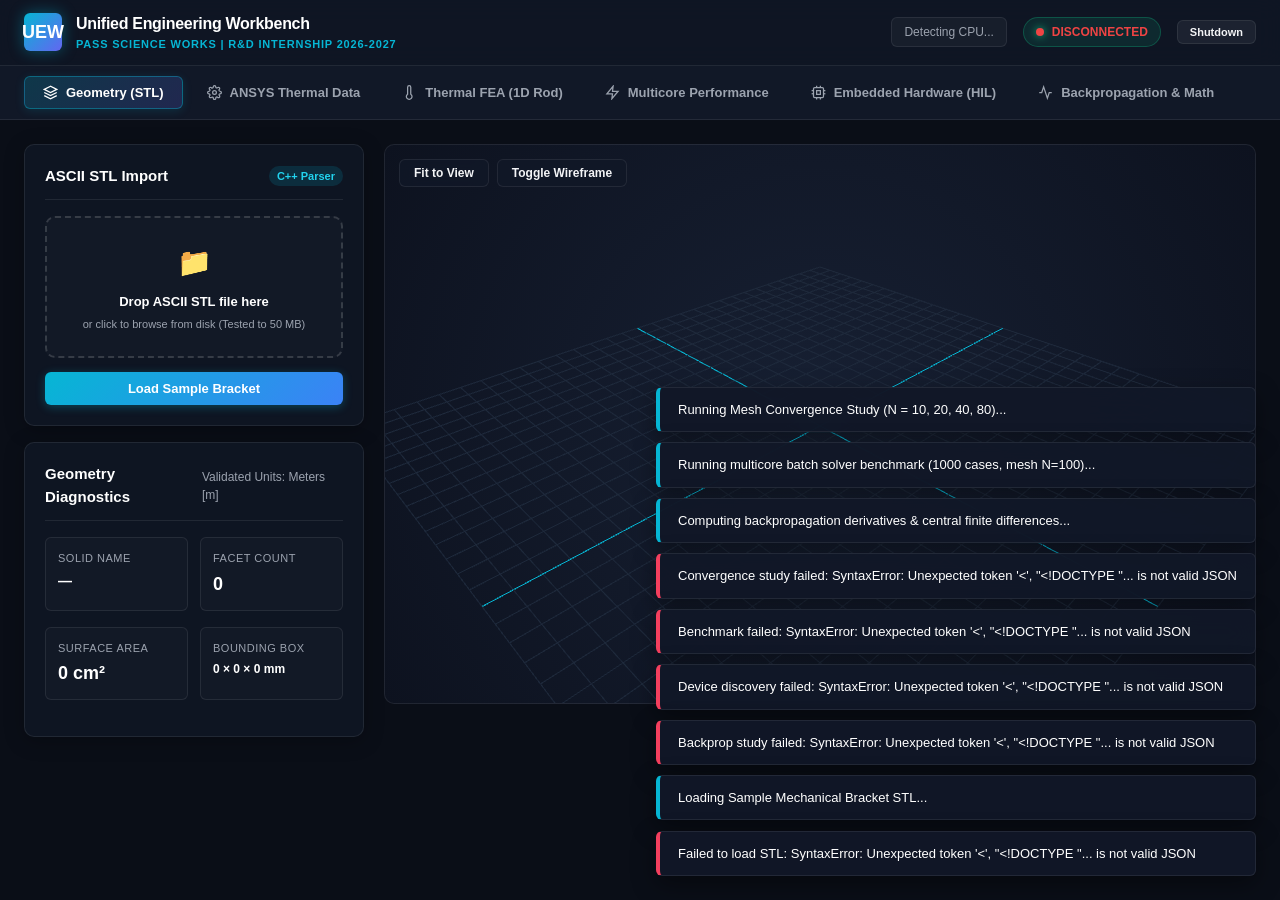
==== src/frontend/index.html @ 977912af "feat(frontend): build responsive single-page workbench interface with Three.js 3D viewers and Chart." ====
<!DOCTYPE html>
<html lang="en">
<head>
  <meta charset="UTF-8">
  <meta name="viewport" content="width=device-width, initial-scale=1.0">
  <title>PASS Science Works – Unified Engineering Workbench</title>
  <link rel="stylesheet" href="css/style.css">
</head>
<body>

  <!-- App Header -->
  <header class="app-header">
    <div class="brand-section">
      <div class="brand-logo">UEW</div>
      <div>
        <h1 class="brand-title">Unified Engineering Workbench</h1>
        <div class="brand-subtitle">Pass Science Works | R&D Internship 2026-2027</div>
      </div>
    </div>
    <div class="header-status-group">
      <div id="header-cpu-info" class="header-info-chip">Detecting CPU...</div>
      <div id="header-status-badge" class="status-badge">
        <span class="status-dot"></span> C++17 ONLINE
      </div>
      <button id="shutdown-server-btn" class="btn btn-secondary" style="padding:5px 12px; font-size:11px;">
        Shutdown
      </button>
    </div>
  </header>

  <!-- Navigation Tabs -->
  <nav class="nav-tabs">
    <button class="nav-tab active" data-view="geometry">
      <svg width="15" height="15" viewBox="0 0 24 24" fill="none" stroke="currentColor" stroke-width="2"><path d="M12 2L2 7l10 5 10-5-10-5zM2 17l10 5 10-5M2 12l10 5 10-5"/></svg>
      Geometry (STL)
    </button>
    <button class="nav-tab" data-view="ansys">
      <svg width="15" height="15" viewBox="0 0 24 24" fill="none" stroke="currentColor" stroke-width="2"><circle cx="12" cy="12" r="3"/><path d="M19.4 15a1.65 1.65 0 0 0 .33 1.82l.06.06a2 2 0 0 1 0 2.83 2 2 0 0 1-2.83 0l-.06-.06a1.65 1.65 0 0 0-1.82-.33 1.65 1.65 0 0 0-1 1.51V21a2 2 0 0 1-2 2 2 2 0 0 1-2-2v-.09A1.65 1.65 0 0 0 9 19.4a1.65 1.65 0 0 0-1.82.33l-.06.06a2 2 0 0 1-2.83 0 2 2 0 0 1 0-2.83l.06-.06a1.65 1.65 0 0 0 .33-1.82 1.65 1.65 0 0 0-1.51-1H3a2 2 0 0 1-2-2 2 2 0 0 1 2-2h.09A1.65 1.65 0 0 0 4.6 9a1.65 1.65 0 0 0-.33-1.82l-.06-.06a2 2 0 0 1 0-2.83 2 2 0 0 1 2.83 0l.06.06a1.65 1.65 0 0 0 1.82.33H9a1.65 1.65 0 0 0 1-1.51V3a2 2 0 0 1 2-2 2 2 0 0 1 2 2v.09a1.65 1.65 0 0 0 1 1.51 1.65 1.65 0 0 0 1.82-.33l.06-.06a2 2 0 0 1 2.83 0 2 2 0 0 1 0 2.83l-.06.06a1.65 1.65 0 0 0-.33 1.82V9a1.65 1.65 0 0 0 1.51 1H21a2 2 0 0 1 2 2 2 2 0 0 1-2 2h-.09a1.65 1.65 0 0 0-1.51 1z"/></svg>
      ANSYS Thermal Data
    </button>
    <button class="nav-tab" data-view="thermal">
      <svg width="15" height="15" viewBox="0 0 24 24" fill="none" stroke="currentColor" stroke-width="2"><path d="M14 14.76V3.5a2.5 2.5 0 0 0-5 0v11.26a4.5 4.5 0 1 0 5 0z"/></svg>
      Thermal FEA (1D Rod)
    </button>
    <button class="nav-tab" data-view="performance">
      <svg width="15" height="15" viewBox="0 0 24 24" fill="none" stroke="currentColor" stroke-width="2"><polygon points="13 2 3 14 12 14 11 22 21 10 12 10 13 2"/></svg>
      Multicore Performance
    </button>
    <button class="nav-tab" data-view="hardware">
      <svg width="15" height="15" viewBox="0 0 24 24" fill="none" stroke="currentColor" stroke-width="2"><rect x="4" y="4" width="16" height="16" rx="2"/><rect x="9" y="9" width="6" height="6"/><line x1="9" y1="1" x2="9" y2="4"/><line x1="15" y1="1" x2="15" y2="4"/><line x1="9" y1="20" x2="9" y2="23"/><line x1="15" y1="20" x2="15" y2="23"/><line x1="20" y1="9" x2="23" y2="9"/><line x1="20" y1="14" x2="23" y2="14"/><line x1="1" y1="9" x2="4" y2="9"/><line x1="1" y1="14" x2="4" y2="14"/></svg>
      Embedded Hardware (HIL)
    </button>
    <button class="nav-tab" data-view="backprop">
      <svg width="15" height="15" viewBox="0 0 24 24" fill="none" stroke="currentColor" stroke-width="2"><polyline points="22 12 18 12 15 21 9 3 6 12 2 12"/></svg>
      Backpropagation & Math
    </button>
  </nav>

  <!-- Main Views Container -->
  <main class="main-content">

    <!-- VIEW 1: GEOMETRY (STL) -->
    <section id="view-geometry" class="view-panel active">
      <div class="grid-split">
        <!-- Controls & Metrics Sidebar -->
        <div style="display:flex; flex-direction:column; gap:16px;">
          <div class="card">
            <div class="card-header">
              <span class="card-title">ASCII STL Import</span>
              <span class="pill pill-cyan">C++ Parser</span>
            </div>

            <!-- Error Banner -->
            <div id="stl-error-banner" style="display:none; background:rgba(244,63,94,0.15); border:1px solid #f43f5e; border-radius:6px; padding:10px; margin-bottom:12px; font-size:12px; color:#fb7185;">
              <strong>Rejection Diagnostic:</strong> <span id="stl-error-msg"></span>
            </div>

            <div id="stl-dropzone" class="dropzone">
              <div class="dropzone-icon">📁</div>
              <div class="dropzone-title">Drop ASCII STL file here</div>
              <div class="dropzone-desc">or click to browse from disk (Tested to 50 MB)</div>
              <input type="file" id="stl-file-input" accept=".stl" style="display:none;">
            </div>

            <div style="margin-top:14px; display:flex; gap:8px;">
              <button id="load-sample-stl-btn" class="btn btn-primary" style="flex:1;">
                Load Sample Bracket
              </button>
            </div>
          </div>

          <!-- Geometry Metrics Card -->
          <div class="card">
            <div class="card-header">
              <span class="card-title">Geometry Diagnostics</span>
              <span class="card-subtitle">Validated Units: Meters [m]</span>
            </div>
            <div class="metrics-row">
              <div class="metric-card">
                <div class="metric-label">Solid Name</div>
                <div id="stl-metric-solid" class="metric-val" style="font-size:14px;">—</div>
              </div>
              <div class="metric-card">
                <div class="metric-label">Facet Count</div>
                <div id="stl-metric-facets" class="metric-val">0</div>
              </div>
            </div>
            <div class="metrics-row">
              <div class="metric-card">
                <div class="metric-label">Surface Area</div>
                <div id="stl-metric-area" class="metric-val">0 cm²</div>
              </div>
              <div class="metric-card">
                <div class="metric-label">Bounding Box</div>
                <div id="stl-metric-bbox" class="metric-val" style="font-size:12px;">0 × 0 × 0 mm</div>
              </div>
            </div>
          </div>
        </div>

        <!-- 3D Viewport Box -->
        <div class="viewport-3d-box">
          <div class="viewport-overlay-controls">
            <button id="stl-fit-btn" class="overlay-btn">Fit to View</button>
            <button id="stl-wireframe-btn" class="overlay-btn">Toggle Wireframe</button>
          </div>
          <div id="stl-canvas-container" style="width:100%; height:100%;"></div>
        </div>
      </div>
    </section>

    <!-- VIEW 2: ANSYS THERMAL DATA -->
    <section id="view-ansys" class="view-panel">
      <div class="grid-split">
        <div style="display:flex; flex-direction:column; gap:16px;">
          <div class="card">
            <div class="card-header">
              <span class="card-title">ANSYS Nodal CSV Import</span>
              <span class="pill pill-warning">SYNTHETIC MOCK</span>
            </div>

            <div id="ansys-error-banner" style="display:none; background:rgba(244,63,94,0.15); border:1px solid #f43f5e; border-radius:6px; padding:10px; margin-bottom:12px; font-size:12px; color:#fb7185;">
              <strong>Rejection Diagnostic:</strong> <span id="ansys-error-msg"></span>
            </div>

            <div id="ansys-dropzone" class="dropzone">
              <div class="dropzone-icon">📊</div>
              <div class="dropzone-title">Drop ANSYS Nodal CSV here</div>
              <div class="dropzone-desc">node_id,x_m,y_m,z_m,temperature_C</div>
              <input type="file" id="ansys-file-input" accept=".csv" style="display:none;">
            </div>

            <div style="margin-top:14px; display:flex; gap:8px;">
              <button id="load-sample-ansys-btn" class="btn btn-primary" style="flex:1;">
                Load Synthetic ANSYS Dataset
              </button>
            </div>
          </div>

          <div class="card">
            <div class="card-header">
              <span class="card-title">Thermal Field Metrics</span>
              <span class="card-subtitle">Units: °C</span>
            </div>
            <div class="metrics-row">
              <div class="metric-card">
                <div class="metric-label">Total Nodes</div>
                <div id="ansys-metric-nodes" class="metric-val">0</div>
              </div>
              <div class="metric-card">
                <div class="metric-label">Min Temp</div>
                <div id="ansys-metric-min-temp" class="metric-val" style="color:#60a5fa;">—</div>
              </div>
            </div>
            <div class="metrics-row">
              <div class="metric-card">
                <div class="metric-label">Max Temp</div>
                <div id="ansys-metric-max-temp" class="metric-val" style="color:#f87171;">—</div>
              </div>
              <div class="metric-card">
                <div class="metric-label">Avg Temp</div>
                <div id="ansys-metric-avg-temp" class="metric-val" style="color:#34d399;">—</div>
              </div>
            </div>

            <div class="form-group" style="margin-top:10px;">
              <label class="form-label">Point Size Adjustment</label>
              <input type="range" id="ansys-point-size" min="0.001" max="0.01" step="0.0005" value="0.0035" style="width:100%;">
            </div>
          </div>
        </div>

        <!-- 3D Point Cloud Container -->
        <div class="viewport-3d-box">
          <div class="viewport-overlay-controls">
            <button id="ansys-fit-btn" class="overlay-btn">Fit Point Cloud</button>
          </div>

          <!-- Tooltip for node inspection -->
          <div id="ansys-node-tooltip" class="inspection-tooltip"></div>

          <!-- Colormap Legend -->
          <div class="colormap-legend">
            <div class="legend-labels">
              <span id="ansys-legend-min">25.0 °C</span>
              <span style="color:#fff; font-weight:700;">Temperature [°C]</span>
              <span id="ansys-legend-max">103.9 °C</span>
            </div>
            <div class="legend-bar"></div>
            <div style="font-size:10px; color:var(--text-muted); text-align:center;">Hover node for full coordinates & value</div>
          </div>

          <div id="ansys-canvas-container" style="width:100%; height:100%;"></div>
        </div>
      </div>
    </section>

    <!-- VIEW 3: THERMAL FEA -->
    <section id="view-thermal" class="view-panel">
      <div class="grid-split">
        <!-- Input Parameters Card -->
        <div style="display:flex; flex-direction:column; gap:16px;">
          <div class="card">
            <div class="card-header">
              <span class="card-title">1D Rod Problem Parameters</span>
              <span class="pill pill-cyan">Steady-State</span>
            </div>

            <div class="form-group">
              <label class="form-label">Rod Length L [m]</label>
              <input type="number" id="fea-param-L" class="form-input" value="1.0" step="0.1">
            </div>

            <div class="form-group">
              <label class="form-label">Cross-Sectional Area A [m²]</label>
              <input type="number" id="fea-param-A" class="form-input" value="0.0001" step="0.00001">
            </div>

            <div class="form-group">
              <label class="form-label">Conductivity k [W/(m·K)]</label>
              <input type="number" id="fea-param-k" class="form-input" value="10.0" step="1.0">
            </div>

            <div class="form-group">
              <label class="form-label">Volumetric Heat Generation q [W/m³]</label>
              <input type="number" id="fea-param-q" class="form-input" value="10000.0" step="1000.0">
            </div>

            <div class="grid-cols-2">
              <div class="form-group">
                <label class="form-label">Left Temp T(0) [°C]</label>
                <input type="number" id="fea-param-T0" class="form-input" value="100.0">
              </div>
              <div class="form-group">
                <label class="form-label">Right Temp T(L) [°C]</label>
                <input type="number" id="fea-param-TL" class="form-input" value="20.0">
              </div>
            </div>

            <div class="form-group">
              <label class="form-label">Element Count N (Uniform Mesh)</label>
              <select id="fea-param-N" class="form-input">
                <option value="10">N = 10 (h = 0.100 m)</option>
                <option value="20">N = 20 (h = 0.050 m)</option>
                <option value="40">N = 40 (h = 0.025 m)</option>
                <option value="80">N = 80 (h = 0.0125 m)</option>
              </select>
            </div>

            <div style="display:flex; flex-direction:column; gap:8px; margin-top:8px;">
              <button id="fea-solve-btn" class="btn btn-primary">Solve Selected Mesh</button>
              <button id="fea-run-convergence-btn" class="btn btn-secondary">Run Full Study (N=10,20,40,80)</button>
              <button id="fea-export-csv-btn" class="btn btn-secondary">Export Results CSV</button>
            </div>
          </div>

          <!-- Interdisciplinary Adoption Note -->
          <div class="card" style="border-left:4px solid var(--accent-indigo);">
            <div style="font-weight:700; color:#fff; font-size:13px; margin-bottom:6px;">
              Interdisciplinary FEA Learning Insight
            </div>
            <p style="font-size:11px; color:var(--text-muted); line-height:1.5;">
              <strong>Nodal Exactness vs Midpoint Convergence:</strong> In 1D linear FEA with constant <em>k</em> and uniform <em>q</em>, finite element nodal values are exact due to energy minimization. Error only manifests in the element interior, with the midpoint error scaling strictly as <em>q·h²/(8k)</em>. This demonstrates genuine <em>O(h²)</em> convergence without misleading 0-error evaluations.
            </p>
          </div>
        </div>

        <!-- Plots & Convergence Results -->
        <div style="display:flex; flex-direction:column; gap:20px;">
          <!-- Profile Chart -->
          <div class="card" style="height:320px;">
            <div class="card-header">
              <span class="card-title">Temperature Distribution Profile: T(x)</span>
              <span class="card-subtitle">T_exact(x) = 100 - 80x + 500x(1-x)</span>
            </div>
            <div style="width:100%; height:230px;">
              <canvas id="fea-profile-chart"></canvas>
            </div>
          </div>

          <!-- Convergence Chart & Table -->
          <div class="grid-cols-2">
            <div class="card" style="height:340px;">
              <div class="card-header">
                <span class="card-title">Midpoint Error vs Mesh Size</span>
                <span class="pill pill-success">Quadratic O(h²)</span>
              </div>
              <div style="width:100%; height:250px;">
                <canvas id="fea-convergence-chart"></canvas>
              </div>
            </div>

            <div class="card" style="height:340px; overflow-y:auto;">
              <div class="card-header">
                <span class="card-title">Mesh Convergence Table</span>
                <span class="card-subtitle">Midpoint Interpolation</span>
              </div>
              <div class="data-table-wrapper">
                <table class="data-table">
                  <thead>
                    <tr>
                      <th>Mesh</th>
                      <th>h [m]</th>
                      <th>Measured Mid Error</th>
                      <th>Theoretical q·h²/8k</th>
                      <th>Nodal Err</th>
                      <th>Ratio</th>
                      <th>Rate p</th>
                    </tr>
                  </thead>
                  <tbody id="fea-convergence-tbody"></tbody>
                </table>
              </div>
            </div>
          </div>
        </div>
      </div>
    </section>

    <!-- VIEW 4: MULTICORE PERFORMANCE -->
    <section id="view-performance" class="view-panel">
      <div class="grid-split">
        <div style="display:flex; flex-direction:column; gap:16px;">
          <div class="card">
            <div class="card-header">
              <span class="card-title">Parallel Workload Configuration</span>
              <span class="pill pill-cyan">Bounded Worker Pool</span>
            </div>

            <div class="form-group">
              <label class="form-label">Batch Case Count (Solves)</label>
              <input type="number" id="perf-param-cases" class="form-input" value="1000" step="250">
            </div>

            <div class="form-group">
              <label class="form-label">Mesh Size per Case N</label>
              <input type="number" id="perf-param-mesh" class="form-input" value="100" step="20">
            </div>

            <div class="form-group">
              <label class="form-label">PRNG Reproducible Seed</label>
              <input type="number" id="perf-param-seed" class="form-input" value="42">
            </div>

            <div id="perf-progress-container" style="display:none;">
              <div class="metric-label">Execution Progress</div>
              <div class="progress-bar-container">
                <div id="perf-progress-bar" class="progress-bar-fill"></div>
              </div>
            </div>

            <div style="display:flex; gap:8px; margin-top:8px;">
              <button id="perf-run-btn" class="btn btn-primary" style="flex:1;">Run Benchmark</button>
              <button id="perf-cancel-btn" class="btn btn-danger" style="display:none;">Cancel</button>
              <button id="perf-export-csv-btn" class="btn btn-secondary">Export CSV</button>
            </div>
          </div>

          <!-- Hardware & Environment Card -->
          <div class="card">
            <div class="card-header">
              <span class="card-title">Host Benchmark Environment</span>
            </div>
            <div style="font-size:12px; display:flex; flex-direction:column; gap:8px;">
              <div><strong style="color:var(--text-muted);">CPU:</strong> <span id="perf-cpu-model" style="color:#fff;">Detecting...</span></div>
              <div><strong style="color:var(--text-muted);">Cores:</strong> <span id="perf-cores-logical" style="color:#38bdf8;">—</span></div>
              <div><strong style="color:var(--text-muted);">Compiler:</strong> <span id="perf-compiler-flags" style="color:#a855f7;">—</span></div>
              <div><strong style="color:var(--text-muted);">Launch-to-Ready:</strong> <span id="perf-launch-ready-time" style="color:#34d399;">—</span></div>
              <div><strong style="color:var(--text-muted);">Warm-up Compute:</strong> <span id="perf-warmup-time" style="color:#f59e0b;">—</span></div>
            </div>
          </div>
        </div>

        <div style="display:flex; flex-direction:column; gap:20px;">
          <!-- Speedup Chart & Verification Banner -->
          <div class="card">
            <div class="card-header">
              <span class="card-title">Parallel Speedup T1 / Tp</span>
              <div style="display:flex; align-items:center; gap:8px;">
                <span class="card-subtitle">Numerical Agreement:</span>
                <span id="perf-agreement-badge" class="pill pill-success">PASSED</span>
                <span id="perf-max-diff-val" style="font-size:11px; color:#9ca3af;">0.00e+00 °C</span>
              </div>
            </div>
            <div style="width:100%; height:260px;">
              <canvas id="perf-speedup-chart"></canvas>
            </div>
          </div>

          <!-- Repetitions Table -->
          <div class="card">
            <div class="card-header">
              <span class="card-title">5 Measured Repetitions & Efficiency Metrics</span>
              <span class="card-subtitle">Wall-Clock Compute Duration (ms)</span>
            </div>
            <div class="data-table-wrapper">
              <table class="data-table">
                <thead>
                  <tr>
                    <th>Workers</th>
                    <th>Rep 1</th>
                    <th>Rep 2</th>
                    <th>Rep 3</th>
                    <th>Rep 4</th>
                    <th>Rep 5</th>
                    <th>Median</th>
                    <th>Speedup</th>
                    <th>Efficiency</th>
                  </tr>
                </thead>
                <tbody id="perf-repetitions-tbody"></tbody>
              </table>
            </div>
          </div>
        </div>
      </div>
    </section>

    <!-- VIEW 5: EMBEDDED HARDWARE -->
    <section id="view-hardware" class="view-panel">
      <div class="grid-split">
        <div style="display:flex; flex-direction:column; gap:16px;">
          <!-- Device Quick List -->
          <div class="card">
            <div class="card-header">
              <span class="card-title">Detected Embedded Hardware</span>
              <span class="pill pill-cyan">3 Devices</span>
            </div>
            <div id="hw-device-quick-list" style="display:flex; flex-direction:column; gap:8px;"></div>
          </div>

          <!-- Active Device Actions -->
          <div class="card">
            <div class="card-header">
              <span class="card-title">Adapter Link Control</span>
              <span id="hw-conn-badge" class="pill pill-warning">DISCONNECTED</span>
            </div>
            <div style="display:flex; flex-direction:column; gap:8px;">
              <button id="hw-connect-btn" class="btn btn-primary">Connect Virtual Link</button>
              <div class="metric-label" style="margin-top:8px;">Simulate Recoverable Hardware Faults</div>
              <div style="display:flex; gap:8px;">
                <button id="hw-inject-timeout-btn" class="btn btn-secondary" style="flex:1; font-size:11px;">Inject Timeout</button>
                <button id="hw-inject-crc-btn" class="btn btn-secondary" style="flex:1; font-size:11px;">Inject CRC Fault</button>
              </div>
            </div>
          </div>

          <!-- Recoverable Fault Card -->
          <div id="hw-error-card" class="card" style="display:none; border:1px solid #f43f5e; background:rgba(244,63,94,0.1);">
            <div style="font-weight:700; color:#fb7185; font-size:13px; margin-bottom:6px;">Hardware Fault Triggered!</div>
            <div id="hw-error-msg" style="font-size:11px; color:#fecdd3; line-height:1.4; margin-bottom:12px;"></div>
            <button id="hw-recover-btn" class="btn btn-success" style="width:100%;">Execute Interface Recovery</button>
          </div>
        </div>

        <div style="display:flex; flex-direction:column; gap:20px;">
          <!-- Device Telemetry Panel -->
          <div class="card">
            <div class="card-header">
              <div style="display:flex; gap:8px;">
                <button class="overlay-btn hw-device-tab active" data-device-id="mcu_stm32h7">Microcontroller (STM32H7)</button>
                <button class="overlay-btn hw-device-tab" data-device-id="fpga_artix7">FPGA (Artix-7)</button>
                <button class="overlay-btn hw-device-tab" data-device-id="jtag_jlink">JTAG Probe (Segger J-Link)</button>
              </div>
              <span class="pill pill-cyan">LIVE 10 Hz STREAM</span>
            </div>

            <!-- MCU Panel -->
            <div id="hw-panel-mcu">
              <div class="metrics-row">
                <div class="metric-card">
                  <div class="metric-label">Core Temperature</div>
                  <div id="mcu-temp-val" class="metric-val" style="color:#38bdf8;">38.5 °C</div>
                </div>
                <div class="metric-card">
                  <div class="metric-label">VCC Rail</div>
                  <div id="mcu-vcc-val" class="metric-val" style="color:#34d399;">3.310 V</div>
                </div>
                <div class="metric-card">
                  <div class="metric-label">Uptime</div>
                  <div id="mcu-uptime-val" class="metric-val">0.0 s</div>
                </div>
              </div>
              <div class="metrics-row">
                <div class="metric-card">
                  <div class="metric-label">ADC Ch0 (12-bit)</div>
                  <div id="mcu-adc-val" class="metric-val">2048 / 4095</div>
                </div>
                <div class="metric-card">
                  <div class="metric-label">GPIO Output State</div>
                  <div id="mcu-gpio-val" class="metric-val" style="color:#a855f7;">0x0A</div>
                </div>
              </div>
            </div>

            <!-- FPGA Panel -->
            <div id="hw-panel-fpga" style="display:none;">
              <div class="metrics-row">
                <div class="metric-card">
                  <div class="metric-label">Die Temperature</div>
                  <div id="fpga-temp-val" class="metric-val" style="color:#38bdf8;">44.2 °C</div>
                </div>
                <div class="metric-card">
                  <div class="metric-label">Core VCCINT</div>
                  <div id="fpga-vccint-val" class="metric-val" style="color:#34d399;">1.002 V</div>
                </div>
                <div class="metric-card">
                  <div class="metric-label">Aux VCCAUX</div>
                  <div id="fpga-vccaux-val" class="metric-val" style="color:#f59e0b;">1.801 V</div>
                </div>
              </div>
              <div class="metrics-row">
                <div class="metric-card">
                  <div class="metric-label">LUT Utilization</div>
                  <div id="fpga-lut-val" class="metric-val">42.6 %</div>
                </div>
                <div class="metric-card">
                  <div class="metric-label">PLL Status</div>
                  <div id="fpga-pll-val" class="metric-val" style="color:#34d399;">LOCKED</div>
                </div>
              </div>
            </div>

            <!-- JTAG Panel -->
            <div id="hw-panel-jtag" style="display:none;">
              <div class="metrics-row">
                <div class="metric-card">
                  <div class="metric-label">Target Vref Sense</div>
                  <div id="jtag-vref-val" class="metric-val" style="color:#34d399;">3.315 V</div>
                </div>
                <div class="metric-card">
                  <div class="metric-label">TCK Frequency</div>
                  <div id="jtag-tck-val" class="metric-val" style="color:#38bdf8;">12.0 MHz</div>
                </div>
                <div class="metric-card">
                  <div class="metric-label">Detected TAP IDCODE</div>
                  <div id="jtag-idcode-val" class="metric-val" style="font-size:15px; color:#f59e0b;">0x4BA00477</div>
                </div>
              </div>
              <div class="metrics-row">
                <div class="metric-card">
                  <div class="metric-label">TAP Device Identification</div>
                  <div id="jtag-device-name" class="metric-val" style="font-size:13px; color:#fff;">ARM CoreSight SW-DP</div>
                </div>
                <div class="metric-card">
                  <div class="metric-label">Packets Transferred</div>
                  <div id="jtag-packets-val" class="metric-val">0</div>
                </div>
              </div>
            </div>
          </div>

          <!-- Architecture & Pin Table -->
          <div class="card">
            <div class="card-header">
              <span class="card-title">Inter-Board Electrical Architecture & Voltage Domains</span>
              <span class="pill pill-cyan">Isolated Star Grounding</span>
            </div>
            <div class="data-table-wrapper">
              <table class="data-table">
                <thead>
                  <tr>
                    <th>Domain</th>
                    <th>Nominal Voltage</th>
                    <th>Bus / Connector</th>
                    <th>Signal Ownership</th>
                    <th>Level Shifting Topology</th>
                  </tr>
                </thead>
                <tbody>
                  <tr>
                    <td><strong>Host PC (USB)</strong></td>
                    <td>5.0V VBUS, 3.3V D+/D-</td>
                    <td>USB 2.0 / Type-C</td>
                    <td>Host Controller Master</td>
                    <td>Optocoupler / Digital Isolator (ADuM1401)</td>
                  </tr>
                  <tr>
                    <td><strong>MCU (STM32H7)</strong></td>
                    <td>3.3V Digital, 1.2V Core</td>
                    <td>20-Pin ARM Cortex</td>
                    <td>Bidirectional UART CDC</td>
                    <td>Direct 3.3V CMOS compatible</td>
                  </tr>
                  <tr>
                    <td><strong>FPGA (Artix-7)</strong></td>
                    <td>1.0V Int, 1.8V Aux, 3.3V IO</td>
                    <td>6-Pin Digilent / SPI</td>
                    <td>AXI-Lite Slave</td>
                    <td>TI TXS0108E Auto-Direction Level Shifter</td>
                  </tr>
                  <tr>
                    <td><strong>JTAG Debug Probe</strong></td>
                    <td>1.2V - 5.0V Sense</td>
                    <td>Standard 20-Pin Header</td>
                    <td>TCK/TMS Master, TDO Slave</td>
                    <td>Active Directional Buffers (SN74AVC4T245)</td>
                  </tr>
                </tbody>
              </table>
            </div>

            <div style="margin-top:14px; padding:12px; background:rgba(255,255,255,0.02); border-radius:6px; font-size:12px; color:var(--text-muted); line-height:1.5;">
              <strong style="color:#fff;">Why JTAG is a Debug Interface, NOT a Generic Interchangeable Compute Board:</strong><br>
              JTAG (IEEE Std 1149.1) is a synchronous, state-machine driven serial test and debug interface designed for Boundary-Scan Architecture and TAP controllers. The adapter acts as a synchronous bus master controlling dedicated signals (<code>TCK, TMS, TDI</code>) to drive the 16-state TAP finite state machine to access internal scan chains, On-Chip Emulation (CoreSight/ICE), and instruction registers. It does not execute application workloads, does not host an operating system, and cannot be treated as an interchangeable compute board on an application communication bus.
            </div>
          </div>
        </div>
      </div>
    </section>

    <!-- VIEW 6: BACKPROPAGATION -->
    <section id="view-backprop" class="view-panel">
      <div class="grid-split">
        <div style="display:flex; flex-direction:column; gap:16px;">
          <div class="card">
            <div class="card-header">
              <span class="card-title">Mathematical Problem Statement</span>
              <span class="pill pill-cyan">x = 1, y = 2</span>
            </div>
            <div style="font-size:12px; line-height:1.6; color:var(--text-muted);">
              <div><strong style="color:#fff;">Hidden Activation:</strong> <code>h = tanh(w·x + b)</code></div>
              <div><strong style="color:#fff;">Prediction:</strong> <code>y_hat = v·h + c</code></div>
              <div><strong style="color:#fff;">Loss Function:</strong> <code>J = 0.5·(y_hat - y)²</code></div>
              <div style="margin-top:6px;"><strong style="color:#fff;">Initial Weights:</strong> <code>w = 0.5, b = 0.0, v = 1.0, c = 0.0</code></div>
              <div><strong style="color:#fff;">Learning Rate:</strong> <code>η = 0.1</code></div>
            </div>

            <div style="margin-top:14px; display:flex; gap:8px;">
              <button id="bp-recalculate-btn" class="btn btn-primary" style="flex:1;">Recalculate Steps</button>
              <button id="bp-export-csv-btn" class="btn btn-secondary">Export CSV</button>
            </div>
          </div>

          <!-- Step 0 Forward & Gradients Card -->
          <div class="card">
            <div class="card-header">
              <span class="card-title">Initial Forward Pass (Step 0)</span>
            </div>
            <div class="metrics-row">
              <div class="metric-card">
                <div class="metric-label">Linear z = wx + b</div>
                <div id="bp-val-z" class="metric-val" style="color:#38bdf8;">0.500000</div>
              </div>
              <div class="metric-card">
                <div class="metric-label">Hidden h = tanh(z)</div>
                <div id="bp-val-h" class="metric-val" style="color:#a855f7;">0.462117</div>
              </div>
            </div>
            <div class="metrics-row">
              <div class="metric-card">
                <div class="metric-label">Output y_hat</div>
                <div id="bp-val-yhat" class="metric-val" style="color:#34d399;">0.462117</div>
              </div>
              <div class="metric-card">
                <div class="metric-label">Initial Loss J</div>
                <div id="bp-val-loss" class="metric-val" style="color:#fb7185;">1.182542</div>
              </div>
            </div>
          </div>

          <!-- Parameter Update Summary -->
          <div class="card">
            <div class="card-header">
              <span class="card-title">Simultaneous Update Step 1 (η = 0.1)</span>
            </div>
            <div style="font-size:12px; line-height:1.6;">
              <table class="data-table">
                <thead>
                  <tr>
                    <th>Parameter</th>
                    <th>Analytical Gradient ∂J/∂θ</th>
                    <th>Updated Weight θ_new</th>
                  </tr>
                </thead>
                <tbody>
                  <tr>
                    <td><strong>w</strong></td>
                    <td id="bp-grad-w" style="color:#fb7185;">-1.209465</td>
                    <td id="bp-upd-w" style="color:#34d399;">0.620946</td>
                  </tr>
                  <tr>
                    <td><strong>b</strong></td>
                    <td id="bp-grad-b" style="color:#fb7185;">-1.209465</td>
                    <td id="bp-upd-b" style="color:#34d399;">0.120946</td>
                  </tr>
                  <tr>
                    <td><strong>v</strong></td>
                    <td id="bp-grad-v" style="color:#fb7185;">-0.710682</td>
                    <td id="bp-upd-v" style="color:#34d399;">1.071068</td>
                  </tr>
                  <tr>
                    <td><strong>c</strong></td>
                    <td id="bp-grad-c" style="color:#fb7185;">-1.537883</td>
                    <td id="bp-upd-c" style="color:#34d399;">0.153788</td>
                  </tr>
                </tbody>
              </table>
            </div>
          </div>
        </div>

        <div style="display:flex; flex-direction:column; gap:20px;">
          <!-- Finite Difference Validation Table -->
          <div class="card">
            <div class="card-header">
              <span class="card-title">Central Finite Difference Verification (ε = 10⁻⁶)</span>
              <span class="pill pill-success">Tolerance ≤ 1e-5</span>
            </div>
            <div class="data-table-wrapper">
              <table class="data-table">
                <thead>
                  <tr>
                    <th>Parameter</th>
                    <th>Analytical Gradient</th>
                    <th>Numerical [J(θ+ε) - J(θ-ε)] / (2ε)</th>
                    <th>Absolute Error</th>
                    <th>Status</th>
                  </tr>
                </thead>
                <tbody id="bp-checks-tbody"></tbody>
              </table>
            </div>
          </div>

          <!-- 100-Step Loss Convergence Chart -->
          <div class="card" style="height:350px;">
            <div class="card-header">
              <span class="card-title">Training Loss & Output Progression over 100 Steps</span>
              <span class="card-subtitle">Monotonic Descent towards y = 2.0</span>
            </div>
            <div style="width:100%; height:260px;">
              <canvas id="bp-loss-chart"></canvas>
            </div>
          </div>

          <!-- Explanation of Gradient Direction -->
          <div class="card" style="border-left:4px solid var(--accent-emerald);">
            <div style="font-weight:700; color:#fff; font-size:13px; margin-bottom:6px;">
              Mathematical Defense: Gradient Direction & Parameter Dynamics
            </div>
            <p style="font-size:12px; color:var(--text-muted); line-height:1.5;">
              At initialization, the model predicts <em>y_hat = 0.4621</em>, severely underpredicting the target <em>y = 2.0</em> (error <em>e = -1.5379</em>). Because the loss gradient <em>∇J</em> points in the direction of steepest increase in loss, each partial derivative (<em>∂J/∂w, ∂J/∂b, ∂J/∂v, ∂J/∂c</em>) is negative. Taking the negative gradient step <em>θ ← θ - η·∇J</em> results in positive increments to all four parameters, monotonically increasing the output prediction towards 2.0 and decaying the loss to zero.
            </p>
          </div>
        </div>
      </div>
    </section>

  </main>

  <!-- Toast Notification Container -->
  <div id="toast-container"></div>

  <!-- Vendor Libraries (Bundled Locally - Zero Internet Required) -->
  <script src="vendor/three.min.js"></script>
  <script src="vendor/OrbitControls.js"></script>
  <script src="vendor/chart.umd.min.js"></script>

  <!-- Modular View Scripts -->
  <script src="js/geometry_view.js"></script>
  <script src="js/ansys_view.js"></script>
  <script src="js/thermal_view.js"></script>
  <script src="js/performance_view.js"></script>
  <script src="js/hardware_view.js"></script>
  <script src="js/backprop_view.js"></script>
  <script src="js/app.js"></script>

</body>
</html>
---- src/frontend/css/style.css ----
:root {
  --bg-primary: #0a0e17;
  --bg-secondary: #111827;
  --bg-card: rgba(17, 24, 39, 0.75);
  --bg-card-hover: rgba(30, 41, 59, 0.85);
  --border-color: rgba(255, 255, 255, 0.08);
  --border-accent: rgba(6, 182, 212, 0.4);

  --text-main: #f3f4f6;
  --text-muted: #9ca3af;
  --text-dim: #6b7280;

  --accent-cyan: #06b6d4;
  --accent-blue: #3b82f6;
  --accent-indigo: #6366f1;
  --accent-emerald: #10b981;
  --accent-amber: #f59e0b;
  --accent-rose: #f43f5e;
  --accent-purple: #a855f7;

  --font-family: -apple-system, BlinkMacSystemFont, "Segoe UI", Roboto, Helvetica, Arial, sans-serif;
  --radius-sm: 6px;
  --radius-md: 10px;
  --radius-lg: 16px;
  --shadow-glow: 0 0 25px rgba(6, 182, 212, 0.15);
  --transition: all 0.2s cubic-bezier(0.4, 0, 0.2, 1);
}

* {
  box-sizing: border-box;
  margin: 0;
  padding: 0;
}

body {
  font-family: var(--font-family);
  background-color: var(--bg-primary);
  color: var(--text-main);
  min-height: 100vh;
  line-height: 1.5;
  overflow-x: hidden;
}

/* Header */
.app-header {
  display: flex;
  justify-content: space-between;
  align-items: center;
  padding: 12px 24px;
  background: rgba(17, 24, 39, 0.8);
  backdrop-filter: blur(12px);
  border-bottom: 1px solid var(--border-color);
  position: sticky;
  top: 0;
  z-index: 100;
}

.brand-section {
  display: flex;
  align-items: center;
  gap: 14px;
}

.brand-logo {
  width: 38px;
  height: 38px;
  background: linear-gradient(135deg, var(--accent-cyan), var(--accent-indigo));
  border-radius: var(--radius-sm);
  display: flex;
  align-items: center;
  justify-content: center;
  font-weight: 800;
  font-size: 18px;
  color: #fff;
  box-shadow: 0 0 15px rgba(6, 182, 212, 0.4);
}

.brand-title {
  font-size: 16px;
  font-weight: 700;
  letter-spacing: -0.3px;
  color: #fff;
}

.brand-subtitle {
  font-size: 11px;
  color: var(--accent-cyan);
  letter-spacing: 0.8px;
  text-transform: uppercase;
  font-weight: 600;
}

.header-status-group {
  display: flex;
  align-items: center;
  gap: 16px;
}

.status-badge {
  display: flex;
  align-items: center;
  gap: 8px;
  background: rgba(16, 185, 129, 0.12);
  border: 1px solid rgba(16, 185, 129, 0.3);
  padding: 5px 12px;
  border-radius: 20px;
  font-size: 12px;
  font-weight: 600;
  color: #34d399;
}

.status-dot {
  width: 8px;
  height: 8px;
  background: #10b981;
  border-radius: 50%;
  box-shadow: 0 0 8px #10b981;
  animation: pulse-dot 2s infinite;
}

@keyframes pulse-dot {
  0%, 100% { opacity: 1; transform: scale(1); }
  50% { opacity: 0.4; transform: scale(0.85); }
}

.header-info-chip {
  font-size: 12px;
  color: var(--text-muted);
  background: rgba(255, 255, 255, 0.04);
  padding: 5px 12px;
  border-radius: var(--radius-sm);
  border: 1px solid var(--border-color);
}

/* Nav Tabs */
.nav-tabs {
  display: flex;
  gap: 6px;
  padding: 10px 24px;
  background: var(--bg-secondary);
  border-bottom: 1px solid var(--border-color);
  overflow-x: auto;
}

.nav-tab {
  background: transparent;
  border: none;
  color: var(--text-muted);
  padding: 8px 18px;
  border-radius: var(--radius-sm);
  font-size: 13px;
  font-weight: 600;
  cursor: pointer;
  display: flex;
  align-items: center;
  gap: 8px;
  transition: var(--transition);
}

.nav-tab:hover {
  color: var(--text-main);
  background: rgba(255, 255, 255, 0.05);
}

.nav-tab.active {
  color: #fff;
  background: linear-gradient(135deg, rgba(6, 182, 212, 0.2), rgba(99, 102, 241, 0.2));
  border: 1px solid var(--border-accent);
  box-shadow: 0 2px 10px rgba(6, 182, 212, 0.15);
}

/* Main Content Views */
.main-content {
  padding: 24px;
  max-width: 1600px;
  margin: 0 auto;
}

.view-panel {
  display: none;
}

.view-panel.active {
  display: block;
  animation: fadeIn 0.25s ease-out;
}

@keyframes fadeIn {
  from { opacity: 0; transform: translateY(6px); }
  to { opacity: 1; transform: translateY(0); }
}

/* Layout Grids */
.grid-split {
  display: grid;
  grid-template-columns: 340px 1fr;
  gap: 20px;
}

@media (max-width: 1100px) {
  .grid-split {
    grid-template-columns: 1fr;
  }
}

.grid-cols-2 {
  display: grid;
  grid-template-columns: 1fr 1fr;
  gap: 20px;
}

@media (max-width: 900px) {
  .grid-cols-2 {
    grid-template-columns: 1fr;
  }
}

.grid-cols-3 {
  display: grid;
  grid-template-columns: repeat(3, 1fr);
  gap: 20px;
}

@media (max-width: 1000px) {
  .grid-cols-3 {
    grid-template-columns: 1fr;
  }
}

/* Cards */
.card {
  background: var(--bg-card);
  backdrop-filter: blur(16px);
  border: 1px solid var(--border-color);
  border-radius: var(--radius-md);
  padding: 20px;
  box-shadow: 0 4px 20px rgba(0, 0, 0, 0.25);
}

.card-header {
  display: flex;
  justify-content: space-between;
  align-items: center;
  margin-bottom: 16px;
  padding-bottom: 12px;
  border-bottom: 1px solid var(--border-color);
}

.card-title {
  font-size: 15px;
  font-weight: 700;
  color: #fff;
  display: flex;
  align-items: center;
  gap: 8px;
}

.card-subtitle {
  font-size: 12px;
  color: var(--text-muted);
}

/* 3D Viewport Container */
.viewport-3d-box {
  position: relative;
  width: 100%;
  height: 560px;
  background: radial-gradient(circle at center, #172033 0%, #0d121f 100%);
  border-radius: var(--radius-md);
  border: 1px solid var(--border-color);
  overflow: hidden;
}

.viewport-overlay-controls {
  position: absolute;
  top: 14px;
  left: 14px;
  display: flex;
  gap: 8px;
  z-index: 10;
}

.overlay-btn {
  background: rgba(17, 24, 39, 0.85);
  backdrop-filter: blur(8px);
  color: var(--text-main);
  border: 1px solid var(--border-color);
  padding: 6px 14px;
  border-radius: var(--radius-sm);
  font-size: 12px;
  font-weight: 600;
  cursor: pointer;
  transition: var(--transition);
}

.overlay-btn:hover {
  background: rgba(30, 41, 59, 0.95);
  border-color: var(--accent-cyan);
  color: #fff;
}

.overlay-btn.active {
  background: var(--accent-cyan);
  color: #0b0f19;
  border-color: var(--accent-cyan);
}

/* Colormap Legend */
.colormap-legend {
  position: absolute;
  bottom: 16px;
  right: 16px;
  background: rgba(17, 24, 39, 0.85);
  backdrop-filter: blur(8px);
  padding: 10px 14px;
  border-radius: var(--radius-sm);
  border: 1px solid var(--border-color);
  z-index: 10;
  width: 220px;
}

.legend-bar {
  height: 12px;
  border-radius: 4px;
  background: linear-gradient(to right, #0000ff, #00ffff, #00ff00, #ffff00, #ff0000);
  margin: 6px 0;
}

.legend-labels {
  display: flex;
  justify-content: space-between;
  font-size: 11px;
  color: var(--text-muted);
  font-weight: 600;
}

/* Inspection Tooltip */
.inspection-tooltip {
  position: absolute;
  pointer-events: none;
  background: rgba(11, 15, 25, 0.92);
  border: 1px solid var(--accent-cyan);
  border-radius: var(--radius-sm);
  padding: 8px 12px;
  font-size: 11px;
  color: #fff;
  z-index: 20;
  display: none;
  box-shadow: 0 4px 15px rgba(0, 0, 0, 0.5);
  line-height: 1.4;
}

/* Dropzone */
.dropzone {
  border: 2px dashed rgba(255, 255, 255, 0.15);
  border-radius: var(--radius-md);
  padding: 24px;
  text-align: center;
  cursor: pointer;
  transition: var(--transition);
  background: rgba(255, 255, 255, 0.02);
}

.dropzone:hover, .dropzone.dragover {
  border-color: var(--accent-cyan);
  background: rgba(6, 182, 212, 0.05);
}

.dropzone-icon {
  font-size: 28px;
  margin-bottom: 8px;
  color: var(--accent-cyan);
}

.dropzone-title {
  font-size: 13px;
  font-weight: 600;
  color: #fff;
}

.dropzone-desc {
  font-size: 11px;
  color: var(--text-muted);
  margin-top: 4px;
}

/* Forms & Inputs */
.form-group {
  margin-bottom: 14px;
}

.form-label {
  display: block;
  font-size: 12px;
  font-weight: 600;
  color: var(--text-muted);
  margin-bottom: 6px;
}

.form-input {
  width: 100%;
  background: rgba(255, 255, 255, 0.04);
  border: 1px solid var(--border-color);
  border-radius: var(--radius-sm);
  padding: 8px 12px;
  color: #fff;
  font-size: 13px;
  outline: none;
  transition: var(--transition);
}

.form-input:focus {
  border-color: var(--accent-cyan);
  box-shadow: 0 0 0 2px rgba(6, 182, 212, 0.2);
}

/* Buttons */
.btn {
  display: inline-flex;
  align-items: center;
  justify-content: center;
  gap: 8px;
  padding: 9px 18px;
  border-radius: var(--radius-sm);
  font-size: 13px;
  font-weight: 600;
  cursor: pointer;
  border: none;
  transition: var(--transition);
  text-decoration: none;
}

.btn-primary {
  background: linear-gradient(135deg, var(--accent-cyan), var(--accent-blue));
  color: #fff;
  box-shadow: 0 2px 10px rgba(6, 182, 212, 0.3);
}

.btn-primary:hover {
  transform: translateY(-1px);
  box-shadow: 0 4px 15px rgba(6, 182, 212, 0.45);
}

.btn-secondary {
  background: rgba(255, 255, 255, 0.06);
  color: var(--text-main);
  border: 1px solid var(--border-color);
}

.btn-secondary:hover {
  background: rgba(255, 255, 255, 0.1);
  color: #fff;
}

.btn-danger {
  background: rgba(244, 63, 94, 0.15);
  color: #fb7185;
  border: 1px solid rgba(244, 63, 94, 0.3);
}

.btn-danger:hover {
  background: #f43f5e;
  color: #fff;
}

.btn-success {
  background: rgba(16, 185, 129, 0.15);
  color: #34d399;
  border: 1px solid rgba(16, 185, 129, 0.3);
}

.btn-success:hover {
  background: #10b981;
  color: #fff;
}

/* Tables */
.data-table-wrapper {
  overflow-x: auto;
  margin-top: 12px;
}

.data-table {
  width: 100%;
  border-collapse: collapse;
  font-size: 12px;
  text-align: left;
}

.data-table th {
  background: rgba(255, 255, 255, 0.03);
  padding: 9px 12px;
  color: var(--text-muted);
  font-weight: 600;
  border-bottom: 1px solid var(--border-color);
}

.data-table td {
  padding: 9px 12px;
  border-bottom: 1px solid rgba(255, 255, 255, 0.04);
  color: var(--text-main);
}

.data-table tr:hover td {
  background: rgba(255, 255, 255, 0.02);
}

/* Badge */
.pill {
  display: inline-block;
  padding: 2px 8px;
  border-radius: 12px;
  font-size: 11px;
  font-weight: 600;
}

.pill-success { background: rgba(16, 185, 129, 0.15); color: #34d399; }
.pill-warning { background: rgba(245, 158, 11, 0.15); color: #fbbf24; }
.pill-danger  { background: rgba(244, 63, 94, 0.15); color: #fb7185; }
.pill-cyan    { background: rgba(6, 182, 212, 0.15); color: #22d3ee; }

/* Metrics Banner */
.metrics-row {
  display: grid;
  grid-template-columns: repeat(auto-fit, minmax(130px, 1fr));
  gap: 12px;
  margin-bottom: 16px;
}

.metric-card {
  background: rgba(255, 255, 255, 0.02);
  border: 1px solid var(--border-color);
  border-radius: var(--radius-sm);
  padding: 12px;
}

.metric-label {
  font-size: 11px;
  color: var(--text-muted);
  text-transform: uppercase;
  letter-spacing: 0.5px;
}

.metric-val {
  font-size: 18px;
  font-weight: 700;
  color: #fff;
  margin-top: 4px;
}

/* Hardware Block Diagram */
.diagram-container {
  background: #090d16;
  border: 1px solid var(--border-color);
  border-radius: var(--radius-md);
  padding: 20px;
  display: flex;
  flex-direction: column;
  gap: 18px;
}

.hw-node {
  border: 1px solid var(--border-color);
  border-radius: var(--radius-sm);
  padding: 14px;
  background: rgba(255, 255, 255, 0.02);
  position: relative;
}

.hw-node.mcu { border-color: rgba(6, 182, 212, 0.4); }
.hw-node.fpga { border-color: rgba(139, 92, 246, 0.4); }
.hw-node.jtag { border-color: rgba(245, 158, 11, 0.4); }

/* Progress bar */
.progress-bar-container {
  width: 100%;
  height: 8px;
  background: rgba(255, 255, 255, 0.05);
  border-radius: 4px;
  overflow: hidden;
  margin: 12px 0;
}

.progress-bar-fill {
  height: 100%;
  width: 0%;
  background: linear-gradient(90deg, var(--accent-cyan), var(--accent-emerald));
  transition: width 0.3s ease;
}

/* Toast Notifications */
#toast-container {
  position: fixed;
  bottom: 24px;
  right: 24px;
  display: flex;
  flex-direction: column;
  gap: 10px;
  z-index: 999;
}

.toast {
  background: rgba(17, 24, 39, 0.95);
  backdrop-filter: blur(12px);
  border: 1px solid var(--border-color);
  border-left: 4px solid var(--accent-cyan);
  padding: 12px 18px;
  border-radius: var(--radius-sm);
  color: #fff;
  font-size: 13px;
  box-shadow: 0 8px 25px rgba(0, 0, 0, 0.4);
  animation: slideIn 0.3s cubic-bezier(0.4, 0, 0.2, 1);
  min-width: 280px;
}

.toast.error { border-left-color: var(--accent-rose); }
.toast.success { border-left-color: var(--accent-emerald); }

@keyframes slideIn {
  from { opacity: 0; transform: translateX(20px); }
  to { opacity: 1; transform: translateX(0); }
}
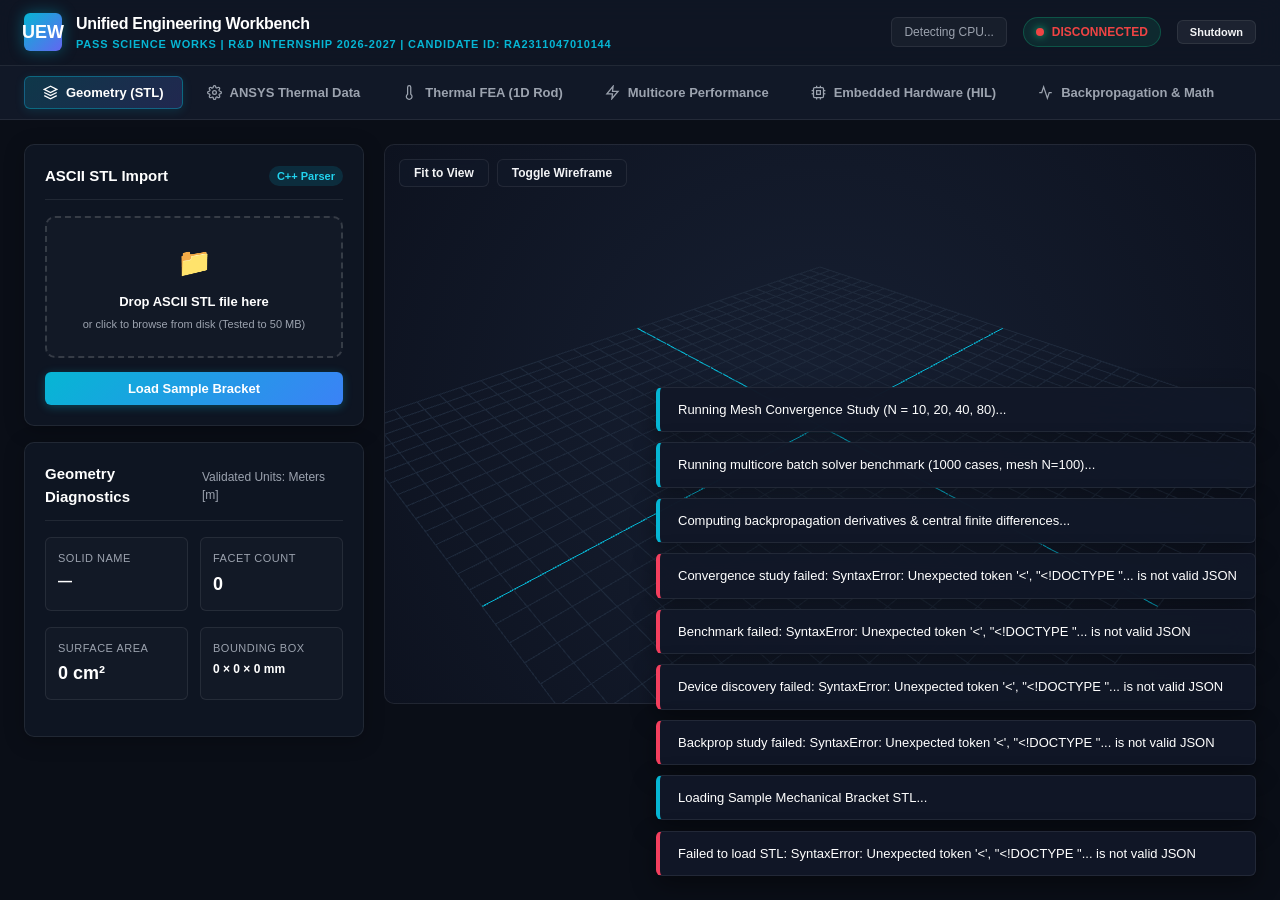
==== commit acb88c38: "docs(meta): personalize submission artifacts with candidate registration ID RA2311047010144" ====
--- a/src/frontend/index.html
+++ b/src/frontend/index.html
@@ -14,7 +14,7 @@
       <div class="brand-logo">UEW</div>
       <div>
         <h1 class="brand-title">Unified Engineering Workbench</h1>
-        <div class="brand-subtitle">Pass Science Works | R&D Internship 2026-2027</div>
+        <div class="brand-subtitle">Pass Science Works | R&D Internship 2026-2027 | Candidate ID: RA2311047010144</div>
       </div>
     </div>
     <div class="header-status-group">
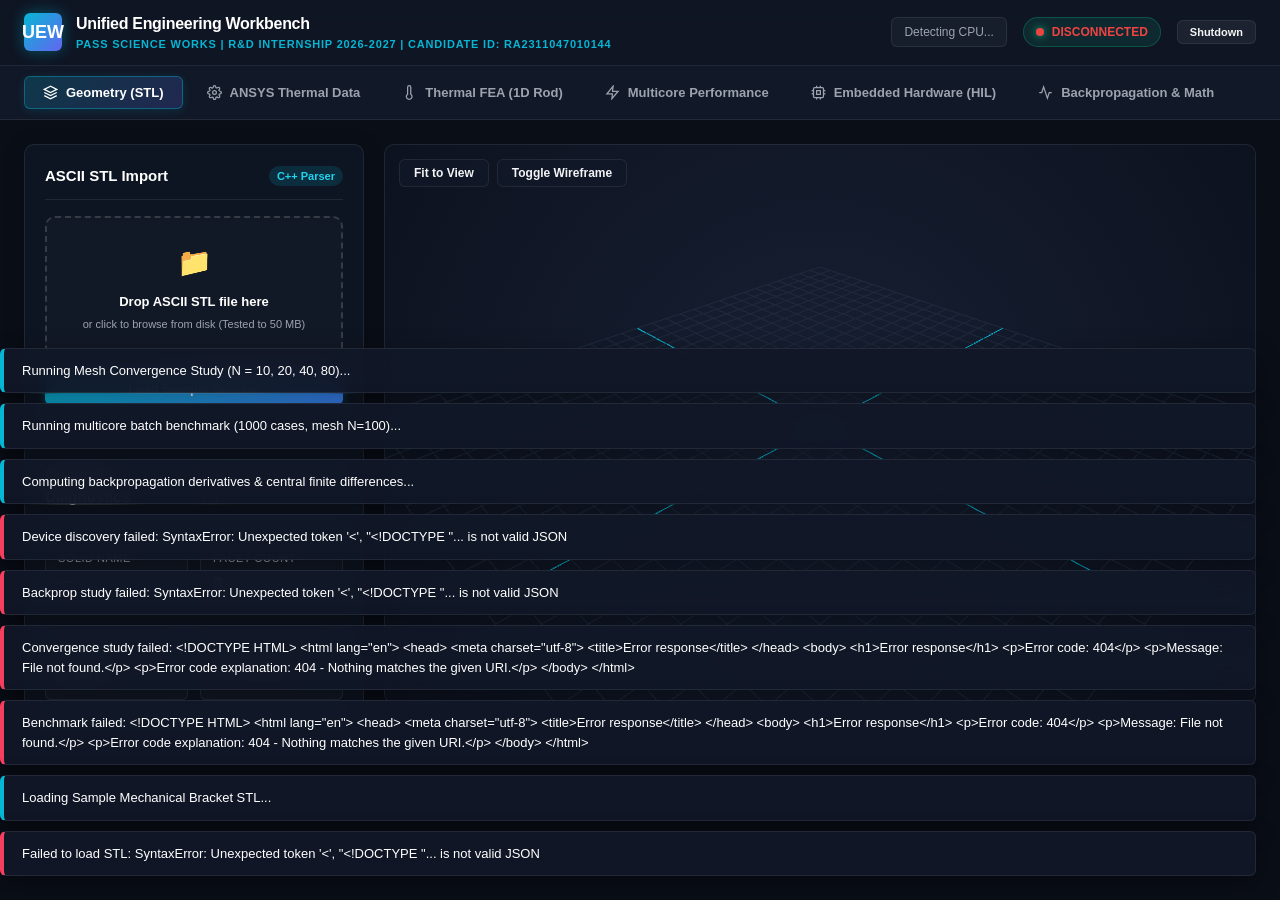
==== commit 47f00cd5: "fix(frontend): add strict parameter validation, simultaneous multi-mesh plotting, and real cancellat" ====
--- a/src/frontend/index.html
+++ b/src/frontend/index.html
@@ -270,7 +270,10 @@
             <div style="display:flex; flex-direction:column; gap:8px; margin-top:8px;">
               <button id="fea-solve-btn" class="btn btn-primary">Solve Selected Mesh</button>
               <button id="fea-run-convergence-btn" class="btn btn-secondary">Run Full Study (N=10,20,40,80)</button>
-              <button id="fea-export-csv-btn" class="btn btn-secondary">Export Results CSV</button>
+              <div style="display:flex; gap:8px;">
+                <button id="fea-export-csv-btn" class="btn btn-secondary" style="flex:1;">Export Convergence CSV</button>
+                <button id="fea-export-profile-btn" class="btn btn-secondary" style="flex:1;">Export T(x) Profile CSV</button>
+              </div>
             </div>
           </div>
 
@@ -362,10 +365,13 @@
               <input type="number" id="perf-param-seed" class="form-input" value="42">
             </div>
 
-            <div id="perf-progress-container" style="display:none;">
-              <div class="metric-label">Execution Progress</div>
+            <div id="perf-progress-container" style="display:none; margin-top:8px;">
+              <div style="font-size:11px; color:#38bdf8; margin-bottom:4px; display:flex; justify-content:space-between; align-items:center;">
+                <span id="perf-progress-label">Benchmarking worker pool (1, 2, 4 threads)...</span>
+                <span class="status-dot animate-pulse"></span>
+              </div>
               <div class="progress-bar-container">
-                <div id="perf-progress-bar" class="progress-bar-fill"></div>
+                <div id="perf-progress-bar" class="progress-bar-fill indeterminate-bar"></div>
               </div>
             </div>
 
@@ -383,7 +389,8 @@
             </div>
             <div style="font-size:12px; display:flex; flex-direction:column; gap:8px;">
               <div><strong style="color:var(--text-muted);">CPU:</strong> <span id="perf-cpu-model" style="color:#fff;">Detecting...</span></div>
-              <div><strong style="color:var(--text-muted);">Cores:</strong> <span id="perf-cores-logical" style="color:#38bdf8;">—</span></div>
+              <div><strong style="color:var(--text-muted);">Topology:</strong> <span id="perf-cores-logical" style="color:#38bdf8;">—</span></div>
+              <div><strong style="color:var(--text-muted);">System RAM:</strong> <span id="perf-ram-total" style="color:#34d399;">—</span></div>
               <div><strong style="color:var(--text-muted);">Compiler:</strong> <span id="perf-compiler-flags" style="color:#a855f7;">—</span></div>
               <div><strong style="color:var(--text-muted);">Launch-to-Ready:</strong> <span id="perf-launch-ready-time" style="color:#34d399;">—</span></div>
               <div><strong style="color:var(--text-muted);">Warm-up Compute:</strong> <span id="perf-warmup-time" style="color:#f59e0b;">—</span></div>
@@ -482,7 +489,7 @@
                 <button class="overlay-btn hw-device-tab" data-device-id="fpga_artix7">FPGA (Artix-7)</button>
                 <button class="overlay-btn hw-device-tab" data-device-id="jtag_jlink">JTAG Probe (Segger J-Link)</button>
               </div>
-              <span class="pill pill-cyan">LIVE 10 Hz STREAM</span>
+              <span class="pill pill-cyan">SIMULATED / 10 Hz MOCK</span>
             </div>
 
             <!-- MCU Panel -->
--- a/src/frontend/css/style.css
+++ b/src/frontend/css/style.css
@@ -588,6 +588,18 @@
   transition: width 0.3s ease;
 }
 
+.progress-bar-fill.indeterminate-bar {
+  width: 100% !important;
+  background: linear-gradient(90deg, var(--accent-cyan) 0%, var(--accent-indigo) 50%, var(--accent-emerald) 100%);
+  background-size: 200% 100%;
+  animation: indeterminateShimmer 1.5s infinite linear;
+}
+
+@keyframes indeterminateShimmer {
+  0% { background-position: 200% 0; }
+  100% { background-position: -200% 0; }
+}
+
 /* Toast Notifications */
 #toast-container {
   position: fixed;
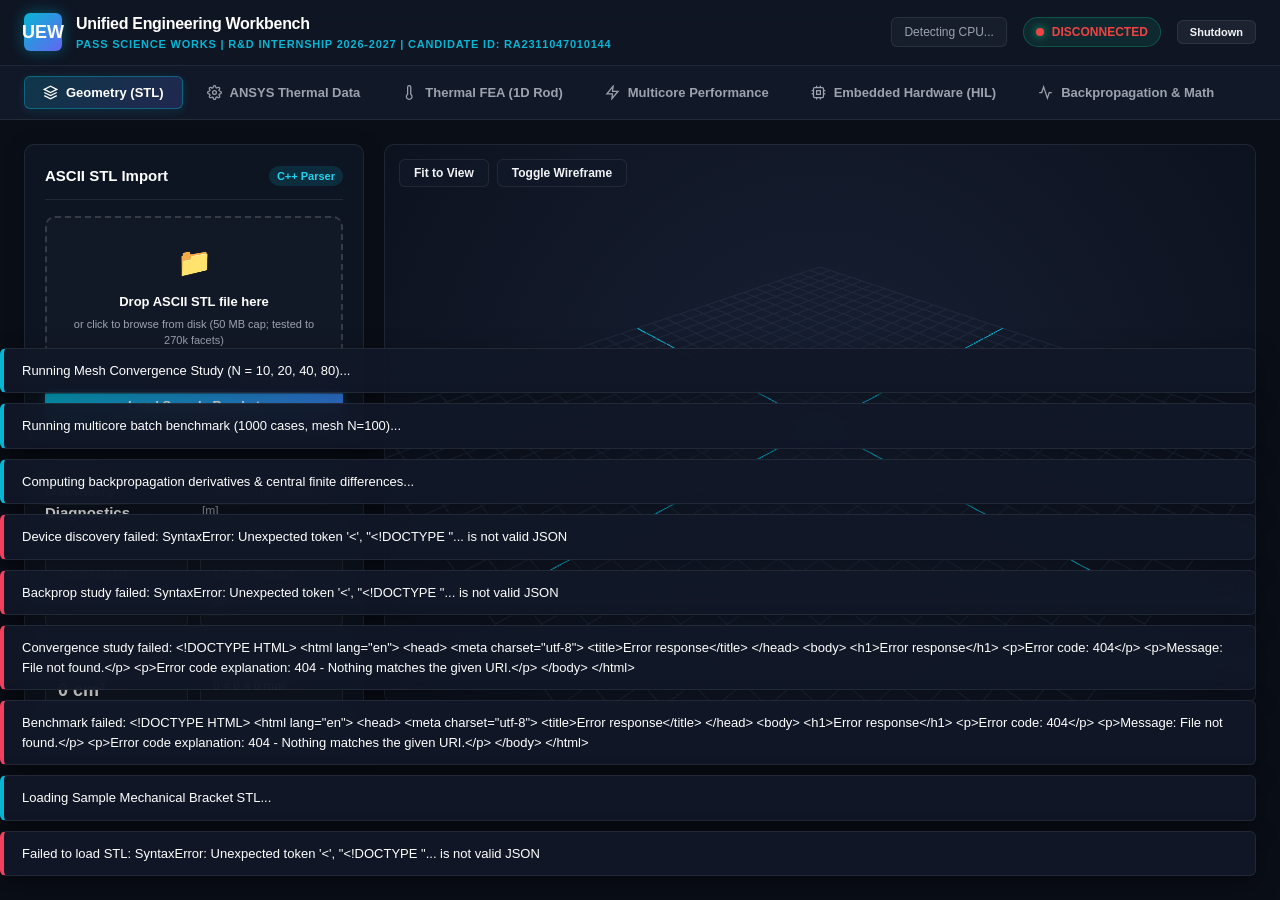
==== commit 319a6824: "Item 7: Reconcile documentation, logs, geometry specs, and attribution with reality" ====
--- a/src/frontend/index.html
+++ b/src/frontend/index.html
@@ -78,7 +78,7 @@
             <div id="stl-dropzone" class="dropzone">
               <div class="dropzone-icon">📁</div>
               <div class="dropzone-title">Drop ASCII STL file here</div>
-              <div class="dropzone-desc">or click to browse from disk (Tested to 50 MB)</div>
+              <div class="dropzone-desc">or click to browse from disk (50 MB cap; tested to 270k facets)</div>
               <input type="file" id="stl-file-input" accept=".stl" style="display:none;">
             </div>
 
@@ -146,7 +146,7 @@
             <div id="ansys-dropzone" class="dropzone">
               <div class="dropzone-icon">📊</div>
               <div class="dropzone-title">Drop ANSYS Nodal CSV here</div>
-              <div class="dropzone-desc">node_id,x_m,y_m,z_m,temperature_C</div>
+              <div class="dropzone-desc">node_id,x_m,y_m,z_m,temperature_C (50 MB cap; tested to 500k nodes)</div>
               <input type="file" id="ansys-file-input" accept=".csv" style="display:none;">
             </div>
 
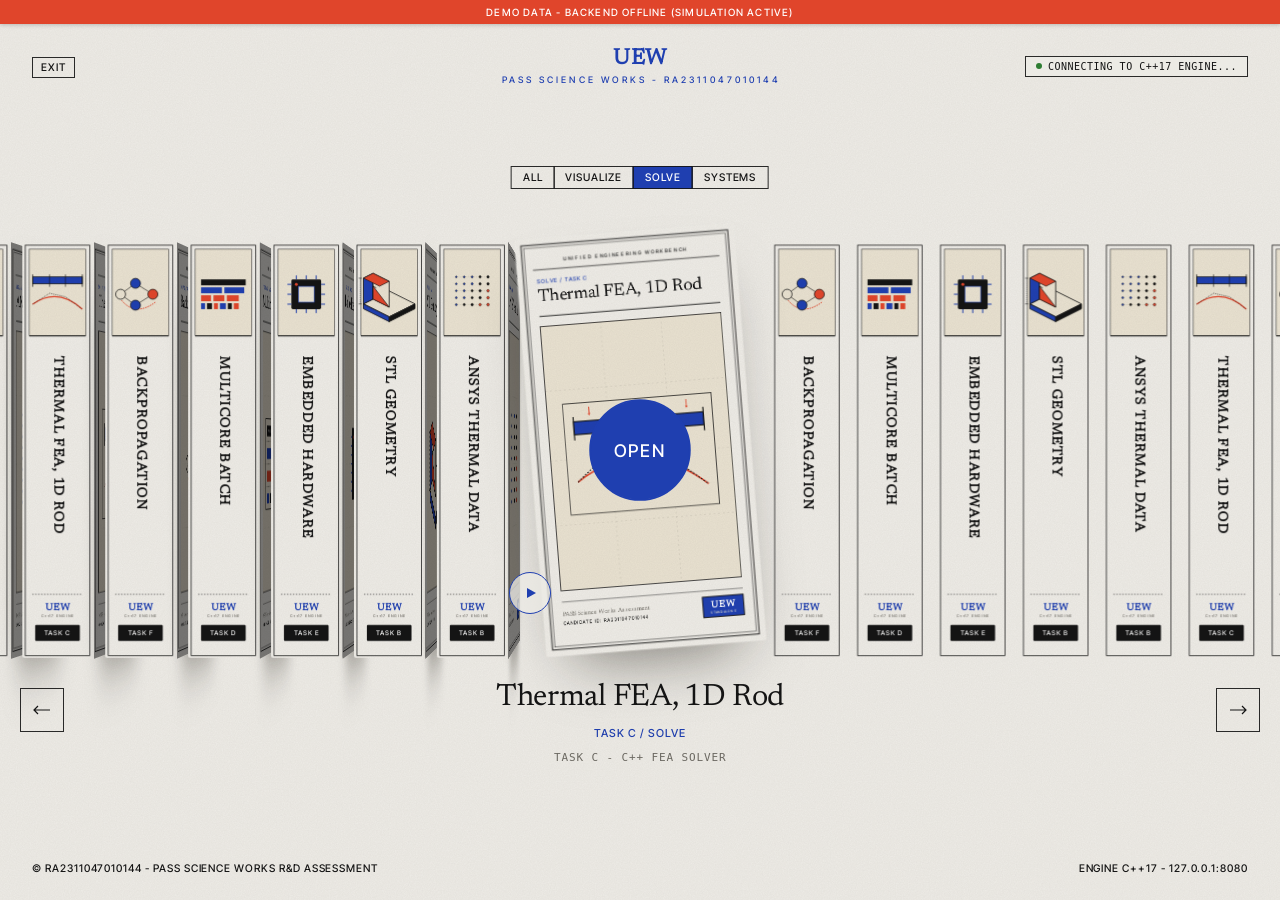
==== commit cb312207: "feat: integrate Google AI Studio 3D shelf interactive UI connected to C++ backend" ====
--- a/src/frontend/index.html
+++ b/src/frontend/index.html
@@ -1,797 +1,197 @@
-<!DOCTYPE html>
+<!doctype html>
 <html lang="en">
-<head>
-  <meta charset="UTF-8">
-  <meta name="viewport" content="width=device-width, initial-scale=1.0">
-  <title>PASS Science Works – Unified Engineering Workbench</title>
-  <link rel="stylesheet" href="css/style.css">
-</head>
-<body>
+  <head>
+    <meta charset="UTF-8" />
+    <meta name="viewport" content="width=device-width, initial-scale=1.0" />
+    <title>Unified Engineering Workbench</title>
+    <meta name="description" content="Unified Engineering Workbench - PASS Science Works C++17 assessment workbench featuring VHS-shelf motion navigation, 3D STL geometry inspection, ANSYS nodal temperature point clouds, 1D thermal FEA solver with convergence studies, multicore performance benchmarking, simulated embedded hardware telemetry, and backpropagation verification." />
+    <meta property="og:title" content="Unified Engineering Workbench" />
+    <meta property="og:description" content="Unified Engineering Workbench - PASS Science Works C++17 assessment workbench featuring VHS-shelf motion navigation, 3D STL geometry inspection, ANSYS nodal temperature point clouds, 1D thermal FEA solver with convergence studies, multicore performance benchmarking, simulated embedded hardware telemetry, and backpropagation verification." />
+    <meta property="og:type" content="website" />
+    <meta name="twitter:card" content="summary_large_image" />
 
-  <!-- App Header -->
-  <header class="app-header">
-    <div class="brand-section">
-      <div class="brand-logo">UEW</div>
-      <div>
-        <h1 class="brand-title">Unified Engineering Workbench</h1>
-        <div class="brand-subtitle">Pass Science Works | R&D Internship 2026-2027 | Candidate ID: RA2311047010144</div>
+    <link rel="stylesheet" href="css/style.css" />
+  </head>
+  <body>
+    <!-- Paper Grain Texture Layer -->
+    <svg class="paper-grain" xmlns="http://www.w3.org/2000/svg">
+      <defs>
+        <filter id="grain-filter" x="0%" y="0%" width="100%" height="100%">
+          <feTurbulence type="fractalNoise" baseFrequency="0.85" numOctaves="3" stitchTiles="stitch" result="noise" />
+          <feColorMatrix type="matrix" values="0 0 0 0 0.45   0 0 0 0 0.42   0 0 0 0 0.38  0 0 0 0.22 0" />
+        </filter>
+      </defs>
+      <rect width="100%" height="100%" filter="url(#grain-filter)" />
+    </svg>
+
+    <!-- Demo Data Banner (active in mock mode) -->
+    <div class="demo-banner" id="demo-banner">
+      DEMO DATA - BACKEND OFFLINE (SIMULATION ACTIVE)
+    </div>
+
+    <!-- Top Bar -->
+    <header class="top-bar">
+      <div class="top-bar-left">
+        <button class="box" id="btn-exit" aria-label="Exit Workbench">
+          EXIT
+        </button>
+      </div>
+
+      <a href="#" class="top-bar-center" aria-label="Unified Engineering Workbench Home">
+        <span class="logo-title">UEW</span>
+        <span class="logo-sub">PASS SCIENCE WORKS - RA2311047010144</span>
+      </a>
+
+      <div class="top-bar-right">
+        <div class="status-chip online" id="top-status-chip">
+          <span class="chip-dot"></span>
+          <span>CONNECTING TO C++17 ENGINE...</span>
+        </div>
+      </div>
+    </header>
+
+    <!-- Group Tabs (Decade Tabs converted to Workbench Groups) -->
+    <nav class="group-tabs-nav" aria-label="Module Groups">
+      <div class="group-tabs-wrap">
+        <div class="group-tab-indicator"></div>
+        <button class="group-tab-btn" data-group="ALL">ALL</button>
+        <button class="group-tab-btn" data-group="VISUALIZE">VISUALIZE</button>
+        <button class="group-tab-btn is-active" data-group="SOLVE">SOLVE</button>
+        <button class="group-tab-btn" data-group="SYSTEMS">SYSTEMS</button>
+      </div>
+    </nav>
+
+    <!-- 3D Shelf Section -->
+    <main class="shelf-section" aria-label="Workbench module shelf">
+      <div class="shelf-stage"></div>
+    </main>
+
+    <!-- Play Ring Button over the active tape -->
+    <button class="play-ring" id="play-ring" aria-label="Open active module">
+      <svg viewBox="0 0 12 12">
+        <polygon points="2,1 11,6 2,11" />
+      </svg>
+    </button>
+
+    <!-- Caption Lines with Mask Slide Swap -->
+    <div class="caption-stack" aria-live="polite">
+      <div class="caption-mask title-mask" id="caption-title-mask">
+        <span class="caption-line caption-title">Thermal FEA, 1D Rod</span>
+      </div>
+      <div class="caption-mask subtitle-mask" id="caption-sub-mask">
+        <span class="caption-line caption-sub">TASK C / SOLVE</span>
+      </div>
+      <div class="caption-mask task-mask" id="caption-task-mask">
+        <span class="caption-line caption-task">Task C - C++ FEA solver</span>
       </div>
     </div>
-    <div class="header-status-group">
-      <div id="header-cpu-info" class="header-info-chip">Detecting CPU...</div>
-      <div id="header-status-badge" class="status-badge">
-        <span class="status-dot"></span> C++17 ONLINE
+
+    <!-- Navigation Arrows -->
+    <button class="shelf-arrow prev" id="shelf-arrow-prev" aria-label="Previous module">
+      <svg viewBox="0 0 18 10">
+        <path d="M5 1 L1 5 L5 9 M1 5 L17 5" />
+      </svg>
+    </button>
+    <button class="shelf-arrow next" id="shelf-arrow-next" aria-label="Next module">
+      <svg viewBox="0 0 18 10">
+        <path d="M13 1 L17 5 L13 9 M17 5 L1 5" />
+      </svg>
+    </button>
+
+    <!-- Page Footer -->
+    <footer class="shelf-footer">
+      <div class="lbl">
+        &copy; RA2311047010144 - PASS SCIENCE WORKS R&amp;D ASSESSMENT
       </div>
-      <button id="shutdown-server-btn" class="btn btn-secondary" style="padding:5px 12px; font-size:11px;">
-        Shutdown
-      </button>
-    </div>
-  </header>
+      <div class="lbl" id="footer-engine-info">
+        ENGINE C++17 - 127.0.0.1:8080
+      </div>
+    </footer>
 
-  <!-- Navigation Tabs -->
-  <nav class="nav-tabs">
-    <button class="nav-tab active" data-view="geometry">
-      <svg width="15" height="15" viewBox="0 0 24 24" fill="none" stroke="currentColor" stroke-width="2"><path d="M12 2L2 7l10 5 10-5-10-5zM2 17l10 5 10-5M2 12l10 5 10-5"/></svg>
-      Geometry (STL)
-    </button>
-    <button class="nav-tab" data-view="ansys">
-      <svg width="15" height="15" viewBox="0 0 24 24" fill="none" stroke="currentColor" stroke-width="2"><circle cx="12" cy="12" r="3"/><path d="M19.4 15a1.65 1.65 0 0 0 .33 1.82l.06.06a2 2 0 0 1 0 2.83 2 2 0 0 1-2.83 0l-.06-.06a1.65 1.65 0 0 0-1.82-.33 1.65 1.65 0 0 0-1 1.51V21a2 2 0 0 1-2 2 2 2 0 0 1-2-2v-.09A1.65 1.65 0 0 0 9 19.4a1.65 1.65 0 0 0-1.82.33l-.06.06a2 2 0 0 1-2.83 0 2 2 0 0 1 0-2.83l.06-.06a1.65 1.65 0 0 0 .33-1.82 1.65 1.65 0 0 0-1.51-1H3a2 2 0 0 1-2-2 2 2 0 0 1 2-2h.09A1.65 1.65 0 0 0 4.6 9a1.65 1.65 0 0 0-.33-1.82l-.06-.06a2 2 0 0 1 0-2.83 2 2 0 0 1 2.83 0l.06.06a1.65 1.65 0 0 0 1.82.33H9a1.65 1.65 0 0 0 1-1.51V3a2 2 0 0 1 2-2 2 2 0 0 1 2 2v.09a1.65 1.65 0 0 0 1 1.51 1.65 1.65 0 0 0 1.82-.33l.06-.06a2 2 0 0 1 2.83 0 2 2 0 0 1 0 2.83l-.06.06a1.65 1.65 0 0 0-.33 1.82V9a1.65 1.65 0 0 0 1.51 1H21a2 2 0 0 1 2 2 2 2 0 0 1-2 2h-.09a1.65 1.65 0 0 0-1.51 1z"/></svg>
-      ANSYS Thermal Data
-    </button>
-    <button class="nav-tab" data-view="thermal">
-      <svg width="15" height="15" viewBox="0 0 24 24" fill="none" stroke="currentColor" stroke-width="2"><path d="M14 14.76V3.5a2.5 2.5 0 0 0-5 0v11.26a4.5 4.5 0 1 0 5 0z"/></svg>
-      Thermal FEA (1D Rod)
-    </button>
-    <button class="nav-tab" data-view="performance">
-      <svg width="15" height="15" viewBox="0 0 24 24" fill="none" stroke="currentColor" stroke-width="2"><polygon points="13 2 3 14 12 14 11 22 21 10 12 10 13 2"/></svg>
-      Multicore Performance
-    </button>
-    <button class="nav-tab" data-view="hardware">
-      <svg width="15" height="15" viewBox="0 0 24 24" fill="none" stroke="currentColor" stroke-width="2"><rect x="4" y="4" width="16" height="16" rx="2"/><rect x="9" y="9" width="6" height="6"/><line x1="9" y1="1" x2="9" y2="4"/><line x1="15" y1="1" x2="15" y2="4"/><line x1="9" y1="20" x2="9" y2="23"/><line x1="15" y1="20" x2="15" y2="23"/><line x1="20" y1="9" x2="23" y2="9"/><line x1="20" y1="14" x2="23" y2="14"/><line x1="1" y1="9" x2="4" y2="9"/><line x1="1" y1="14" x2="4" y2="14"/></svg>
-      Embedded Hardware (HIL)
-    </button>
-    <button class="nav-tab" data-view="backprop">
-      <svg width="15" height="15" viewBox="0 0 24 24" fill="none" stroke="currentColor" stroke-width="2"><polyline points="22 12 18 12 15 21 9 3 6 12 2 12"/></svg>
-      Backpropagation & Math
-    </button>
-  </nav>
-
-  <!-- Main Views Container -->
-  <main class="main-content">
-
-    <!-- VIEW 1: GEOMETRY (STL) -->
-    <section id="view-geometry" class="view-panel active">
-      <div class="grid-split">
-        <!-- Controls & Metrics Sidebar -->
-        <div style="display:flex; flex-direction:column; gap:16px;">
-          <div class="card">
-            <div class="card-header">
-              <span class="card-title">ASCII STL Import</span>
-              <span class="pill pill-cyan">C++ Parser</span>
-            </div>
-
-            <!-- Error Banner -->
-            <div id="stl-error-banner" style="display:none; background:rgba(244,63,94,0.15); border:1px solid #f43f5e; border-radius:6px; padding:10px; margin-bottom:12px; font-size:12px; color:#fb7185;">
-              <strong>Rejection Diagnostic:</strong> <span id="stl-error-msg"></span>
-            </div>
-
-            <div id="stl-dropzone" class="dropzone">
-              <div class="dropzone-icon">📁</div>
-              <div class="dropzone-title">Drop ASCII STL file here</div>
-              <div class="dropzone-desc">or click to browse from disk (50 MB cap; tested to 270k facets)</div>
-              <input type="file" id="stl-file-input" accept=".stl" style="display:none;">
-            </div>
-
-            <div style="margin-top:14px; display:flex; gap:8px;">
-              <button id="load-sample-stl-btn" class="btn btn-primary" style="flex:1;">
-                Load Sample Bracket
-              </button>
-            </div>
-          </div>
-
-          <!-- Geometry Metrics Card -->
-          <div class="card">
-            <div class="card-header">
-              <span class="card-title">Geometry Diagnostics</span>
-              <span class="card-subtitle">Validated Units: Meters [m]</span>
-            </div>
-            <div class="metrics-row">
-              <div class="metric-card">
-                <div class="metric-label">Solid Name</div>
-                <div id="stl-metric-solid" class="metric-val" style="font-size:14px;">—</div>
-              </div>
-              <div class="metric-card">
-                <div class="metric-label">Facet Count</div>
-                <div id="stl-metric-facets" class="metric-val">0</div>
-              </div>
-            </div>
-            <div class="metrics-row">
-              <div class="metric-card">
-                <div class="metric-label">Surface Area</div>
-                <div id="stl-metric-area" class="metric-val">0 cm²</div>
-              </div>
-              <div class="metric-card">
-                <div class="metric-label">Bounding Box</div>
-                <div id="stl-metric-bbox" class="metric-val" style="font-size:12px;">0 × 0 × 0 mm</div>
-              </div>
-            </div>
-          </div>
-        </div>
-
-        <!-- 3D Viewport Box -->
-        <div class="viewport-3d-box">
-          <div class="viewport-overlay-controls">
-            <button id="stl-fit-btn" class="overlay-btn">Fit to View</button>
-            <button id="stl-wireframe-btn" class="overlay-btn">Toggle Wireframe</button>
-          </div>
-          <div id="stl-canvas-container" style="width:100%; height:100%;"></div>
+    <!-- Custom Cursor -->
+    <div class="custom-cursor" aria-hidden="true">
+      <div class="cursor-ring">
+        <div class="cursor-dot"></div>
+        <div class="cursor-label">
+          <span>OPEN</span>
         </div>
       </div>
-    </section>
+    </div>
 
-    <!-- VIEW 2: ANSYS THERMAL DATA -->
-    <section id="view-ansys" class="view-panel">
-      <div class="grid-split">
-        <div style="display:flex; flex-direction:column; gap:16px;">
-          <div class="card">
-            <div class="card-header">
-              <span class="card-title">ANSYS Nodal CSV Import</span>
-              <span class="pill pill-warning">SYNTHETIC MOCK</span>
-            </div>
+    <!-- Full-Screen Module Detail Sheet Dialog -->
+    <dialog class="detail-dialog" id="detail-dialog" aria-modal="true">
+      <div class="detail-top-bar">
+        <button class="box detail-close-btn" id="btn-close-detail" aria-label="Close module sheet">
+          CLOSE
+        </button>
+        <div class="detail-logo">
+          <span class="logo-title">UEW</span>
+          <span class="logo-sub">PASS SCIENCE WORKS - RA2311047010144</span>
+        </div>
+        <div></div>
+      </div>
 
-            <div id="ansys-error-banner" style="display:none; background:rgba(244,63,94,0.15); border:1px solid #f43f5e; border-radius:6px; padding:10px; margin-bottom:12px; font-size:12px; color:#fb7185;">
-              <strong>Rejection Diagnostic:</strong> <span id="ansys-error-msg"></span>
-            </div>
+      <!-- Live Module Content (Controls left, Viz right) -->
+      <div id="detail-content" style="display: contents;"></div>
+    </dialog>
 
-            <div id="ansys-dropzone" class="dropzone">
-              <div class="dropzone-icon">📊</div>
-              <div class="dropzone-title">Drop ANSYS Nodal CSV here</div>
-              <div class="dropzone-desc">node_id,x_m,y_m,z_m,temperature_C (50 MB cap; tested to 500k nodes)</div>
-              <input type="file" id="ansys-file-input" accept=".csv" style="display:none;">
-            </div>
+    <!-- Toast Notification Container -->
+    <div class="toast-container" aria-live="assertive"></div>
 
-            <div style="margin-top:14px; display:flex; gap:8px;">
-              <button id="load-sample-ansys-btn" class="btn btn-primary" style="flex:1;">
-                Load Synthetic ANSYS Dataset
-              </button>
-            </div>
-          </div>
-
-          <div class="card">
-            <div class="card-header">
-              <span class="card-title">Thermal Field Metrics</span>
-              <span class="card-subtitle">Units: °C</span>
-            </div>
-            <div class="metrics-row">
-              <div class="metric-card">
-                <div class="metric-label">Total Nodes</div>
-                <div id="ansys-metric-nodes" class="metric-val">0</div>
-              </div>
-              <div class="metric-card">
-                <div class="metric-label">Min Temp</div>
-                <div id="ansys-metric-min-temp" class="metric-val" style="color:#60a5fa;">—</div>
-              </div>
-            </div>
-            <div class="metrics-row">
-              <div class="metric-card">
-                <div class="metric-label">Max Temp</div>
-                <div id="ansys-metric-max-temp" class="metric-val" style="color:#f87171;">—</div>
-              </div>
-              <div class="metric-card">
-                <div class="metric-label">Avg Temp</div>
-                <div id="ansys-metric-avg-temp" class="metric-val" style="color:#34d399;">—</div>
-              </div>
-            </div>
-
-            <div class="form-group" style="margin-top:10px;">
-              <label class="form-label">Point Size Adjustment</label>
-              <input type="range" id="ansys-point-size" min="0.001" max="0.01" step="0.0005" value="0.0035" style="width:100%;">
-            </div>
-          </div>
+    <!-- Exit Confirmation Modal Dialog -->
+    <div class="modal-overlay" id="exit-modal">
+      <div class="modal-card">
+        <div style="font-family: var(--font-sans); font-weight: 700; font-size: 13px; letter-spacing: 0.08em; text-transform: uppercase; color: var(--cobalt);">
+          CONFIRM SHUTDOWN
         </div>
-
-        <!-- 3D Point Cloud Container -->
-        <div class="viewport-3d-box">
-          <div class="viewport-overlay-controls">
-            <button id="ansys-fit-btn" class="overlay-btn">Fit Point Cloud</button>
-          </div>
-
-          <!-- Tooltip for node inspection -->
-          <div id="ansys-node-tooltip" class="inspection-tooltip"></div>
-
-          <!-- Colormap Legend -->
-          <div class="colormap-legend">
-            <div class="legend-labels">
-              <span id="ansys-legend-min">25.0 °C</span>
-              <span style="color:#fff; font-weight:700;">Temperature [°C]</span>
-              <span id="ansys-legend-max">103.9 °C</span>
-            </div>
-            <div class="legend-bar"></div>
-            <div style="font-size:10px; color:var(--text-muted); text-align:center;">Hover node for full coordinates & value</div>
-          </div>
-
-          <div id="ansys-canvas-container" style="width:100%; height:100%;"></div>
+        <p style="font-family: var(--font-serif); font-size: 15px; line-height: 1.4; color: var(--ink);">
+          Are you sure you want to shut down the C++17 backend engine? All active sessions and hardware connections will be terminated.
+        </p>
+        <div style="display: flex; justify-content: flex-end; gap: 8px; margin-top: 8px;">
+          <button class="box" id="btn-cancel-exit">CANCEL</button>
+          <button class="box cobalt" id="btn-confirm-exit" style="background: var(--vermilion); border-color: var(--vermilion); color: #FFFFFF;">
+            STOP WORKBENCH
+          </button>
         </div>
       </div>
-    </section>
+    </div>
 
-    <!-- VIEW 3: THERMAL FEA -->
-    <section id="view-thermal" class="view-panel">
-      <div class="grid-split">
-        <!-- Input Parameters Card -->
-        <div style="display:flex; flex-direction:column; gap:16px;">
-          <div class="card">
-            <div class="card-header">
-              <span class="card-title">1D Rod Problem Parameters</span>
-              <span class="pill pill-cyan">Steady-State</span>
-            </div>
+    <!-- Full-Screen Shutdown Screen -->
+    <div class="shutdown-screen" id="shutdown-screen">
+      <div style="font-family: var(--font-serif); font-size: 42px; color: var(--ink);">
+        Workbench stopped.
+      </div>
+      <div style="font-family: var(--font-sans); font-size: 14px; color: var(--muted); letter-spacing: 0.05em;">
+        C++17 Engine process terminated. You can close this tab safely.
+      </div>
+      <div style="font-family: var(--font-mono); font-size: 11px; color: var(--muted); margin-top: 24px;">
+        PASS SCIENCE WORKS R&amp;D ASSESSMENT &bull; CANDIDATE ID RA2311047010144
+      </div>
+    </div>
 
-            <div class="form-group">
-              <label class="form-label">Rod Length L [m]</label>
-              <input type="number" id="fea-param-L" class="form-input" value="1.0" step="0.1">
-            </div>
+    <!-- Vendor Libraries (Guard Checked) -->
+    <script src="vendor/three.min.js"></script>
+    <script src="vendor/OrbitControls.js"></script>
+    <script src="vendor/chart.umd.min.js"></script>
 
-            <div class="form-group">
-              <label class="form-label">Cross-Sectional Area A [m²]</label>
-              <input type="number" id="fea-param-A" class="form-input" value="0.0001" step="0.00001">
-            </div>
+    <!-- Application Motion & Logic Scripts -->
+    <script src="js/config.js"></script>
+    <script src="js/mock.js"></script>
+    <script src="js/api.js"></script>
+    <script src="js/art.js"></script>
+    <script src="js/cursor.js"></script>
+    <script src="js/ui.js"></script>
+    <script src="js/shelf.js"></script>
 
-            <div class="form-group">
-              <label class="form-label">Conductivity k [W/(m·K)]</label>
-              <input type="number" id="fea-param-k" class="form-input" value="10.0" step="1.0">
-            </div>
+    <!-- View Modules -->
+    <script src="js/views/geometry.js"></script>
+    <script src="js/views/ansys.js"></script>
+    <script src="js/views/thermal.js"></script>
+    <script src="js/views/performance.js"></script>
+    <script src="js/views/hardware.js"></script>
+    <script src="js/views/backprop.js"></script>
 
-            <div class="form-group">
-              <label class="form-label">Volumetric Heat Generation q [W/m³]</label>
-              <input type="number" id="fea-param-q" class="form-input" value="10000.0" step="1000.0">
-            </div>
-
-            <div class="grid-cols-2">
-              <div class="form-group">
-                <label class="form-label">Left Temp T(0) [°C]</label>
-                <input type="number" id="fea-param-T0" class="form-input" value="100.0">
-              </div>
-              <div class="form-group">
-                <label class="form-label">Right Temp T(L) [°C]</label>
-                <input type="number" id="fea-param-TL" class="form-input" value="20.0">
-              </div>
-            </div>
-
-            <div class="form-group">
-              <label class="form-label">Element Count N (Uniform Mesh)</label>
-              <select id="fea-param-N" class="form-input">
-                <option value="10">N = 10 (h = 0.100 m)</option>
-                <option value="20">N = 20 (h = 0.050 m)</option>
-                <option value="40">N = 40 (h = 0.025 m)</option>
-                <option value="80">N = 80 (h = 0.0125 m)</option>
-              </select>
-            </div>
-
-            <div style="display:flex; flex-direction:column; gap:8px; margin-top:8px;">
-              <button id="fea-solve-btn" class="btn btn-primary">Solve Selected Mesh</button>
-              <button id="fea-run-convergence-btn" class="btn btn-secondary">Run Full Study (N=10,20,40,80)</button>
-              <div style="display:flex; gap:8px;">
-                <button id="fea-export-csv-btn" class="btn btn-secondary" style="flex:1;">Export Convergence CSV</button>
-                <button id="fea-export-profile-btn" class="btn btn-secondary" style="flex:1;">Export T(x) Profile CSV</button>
-              </div>
-            </div>
-          </div>
-
-          <!-- Interdisciplinary Adoption Note -->
-          <div class="card" style="border-left:4px solid var(--accent-indigo);">
-            <div style="font-weight:700; color:#fff; font-size:13px; margin-bottom:6px;">
-              Interdisciplinary FEA Learning Insight
-            </div>
-            <p style="font-size:11px; color:var(--text-muted); line-height:1.5;">
-              <strong>Nodal Exactness vs Midpoint Convergence:</strong> In 1D linear FEA with constant <em>k</em> and uniform <em>q</em>, finite element nodal values are exact due to energy minimization. Error only manifests in the element interior, with the midpoint error scaling strictly as <em>q·h²/(8k)</em>. This demonstrates genuine <em>O(h²)</em> convergence without misleading 0-error evaluations.
-            </p>
-          </div>
-        </div>
-
-        <!-- Plots & Convergence Results -->
-        <div style="display:flex; flex-direction:column; gap:20px;">
-          <!-- Profile Chart -->
-          <div class="card" style="height:320px;">
-            <div class="card-header">
-              <span class="card-title">Temperature Distribution Profile: T(x)</span>
-              <span class="card-subtitle">T_exact(x) = 100 - 80x + 500x(1-x)</span>
-            </div>
-            <div style="width:100%; height:230px;">
-              <canvas id="fea-profile-chart"></canvas>
-            </div>
-          </div>
-
-          <!-- Convergence Chart & Table -->
-          <div class="grid-cols-2">
-            <div class="card" style="height:340px;">
-              <div class="card-header">
-                <span class="card-title">Midpoint Error vs Mesh Size</span>
-                <span class="pill pill-success">Quadratic O(h²)</span>
-              </div>
-              <div style="width:100%; height:250px;">
-                <canvas id="fea-convergence-chart"></canvas>
-              </div>
-            </div>
-
-            <div class="card" style="height:340px; overflow-y:auto;">
-              <div class="card-header">
-                <span class="card-title">Mesh Convergence Table</span>
-                <span class="card-subtitle">Midpoint Interpolation</span>
-              </div>
-              <div class="data-table-wrapper">
-                <table class="data-table">
-                  <thead>
-                    <tr>
-                      <th>Mesh</th>
-                      <th>h [m]</th>
-                      <th>Measured Mid Error</th>
-                      <th>Theoretical q·h²/8k</th>
-                      <th>Nodal Err</th>
-                      <th>Ratio</th>
-                      <th>Rate p</th>
-                    </tr>
-                  </thead>
-                  <tbody id="fea-convergence-tbody"></tbody>
-                </table>
-              </div>
-            </div>
-          </div>
-        </div>
-      </div>
-    </section>
-
-    <!-- VIEW 4: MULTICORE PERFORMANCE -->
-    <section id="view-performance" class="view-panel">
-      <div class="grid-split">
-        <div style="display:flex; flex-direction:column; gap:16px;">
-          <div class="card">
-            <div class="card-header">
-              <span class="card-title">Parallel Workload Configuration</span>
-              <span class="pill pill-cyan">Bounded Worker Pool</span>
-            </div>
-
-            <div class="form-group">
-              <label class="form-label">Batch Case Count (Solves)</label>
-              <input type="number" id="perf-param-cases" class="form-input" value="1000" step="250">
-            </div>
-
-            <div class="form-group">
-              <label class="form-label">Mesh Size per Case N</label>
-              <input type="number" id="perf-param-mesh" class="form-input" value="100" step="20">
-            </div>
-
-            <div class="form-group">
-              <label class="form-label">PRNG Reproducible Seed</label>
-              <input type="number" id="perf-param-seed" class="form-input" value="42">
-            </div>
-
-            <div id="perf-progress-container" style="display:none; margin-top:8px;">
-              <div style="font-size:11px; color:#38bdf8; margin-bottom:4px; display:flex; justify-content:space-between; align-items:center;">
-                <span id="perf-progress-label">Benchmarking worker pool (1, 2, 4 threads)...</span>
-                <span class="status-dot animate-pulse"></span>
-              </div>
-              <div class="progress-bar-container">
-                <div id="perf-progress-bar" class="progress-bar-fill indeterminate-bar"></div>
-              </div>
-            </div>
-
-            <div style="display:flex; gap:8px; margin-top:8px;">
-              <button id="perf-run-btn" class="btn btn-primary" style="flex:1;">Run Benchmark</button>
-              <button id="perf-cancel-btn" class="btn btn-danger" style="display:none;">Cancel</button>
-              <button id="perf-export-csv-btn" class="btn btn-secondary">Export CSV</button>
-            </div>
-          </div>
-
-          <!-- Hardware & Environment Card -->
-          <div class="card">
-            <div class="card-header">
-              <span class="card-title">Host Benchmark Environment</span>
-            </div>
-            <div style="font-size:12px; display:flex; flex-direction:column; gap:8px;">
-              <div><strong style="color:var(--text-muted);">CPU:</strong> <span id="perf-cpu-model" style="color:#fff;">Detecting...</span></div>
-              <div><strong style="color:var(--text-muted);">Topology:</strong> <span id="perf-cores-logical" style="color:#38bdf8;">—</span></div>
-              <div><strong style="color:var(--text-muted);">System RAM:</strong> <span id="perf-ram-total" style="color:#34d399;">—</span></div>
-              <div><strong style="color:var(--text-muted);">Compiler:</strong> <span id="perf-compiler-flags" style="color:#a855f7;">—</span></div>
-              <div><strong style="color:var(--text-muted);">Launch-to-Ready:</strong> <span id="perf-launch-ready-time" style="color:#34d399;">—</span></div>
-              <div><strong style="color:var(--text-muted);">Warm-up Compute:</strong> <span id="perf-warmup-time" style="color:#f59e0b;">—</span></div>
-            </div>
-          </div>
-        </div>
-
-        <div style="display:flex; flex-direction:column; gap:20px;">
-          <!-- Speedup Chart & Verification Banner -->
-          <div class="card">
-            <div class="card-header">
-              <span class="card-title">Parallel Speedup T1 / Tp</span>
-              <div style="display:flex; align-items:center; gap:8px;">
-                <span class="card-subtitle">Numerical Agreement:</span>
-                <span id="perf-agreement-badge" class="pill pill-success">PASSED</span>
-                <span id="perf-max-diff-val" style="font-size:11px; color:#9ca3af;">0.00e+00 °C</span>
-              </div>
-            </div>
-            <div style="width:100%; height:260px;">
-              <canvas id="perf-speedup-chart"></canvas>
-            </div>
-          </div>
-
-          <!-- Repetitions Table -->
-          <div class="card">
-            <div class="card-header">
-              <span class="card-title">5 Measured Repetitions & Efficiency Metrics</span>
-              <span class="card-subtitle">Wall-Clock Compute Duration (ms)</span>
-            </div>
-            <div class="data-table-wrapper">
-              <table class="data-table">
-                <thead>
-                  <tr>
-                    <th>Workers</th>
-                    <th>Rep 1</th>
-                    <th>Rep 2</th>
-                    <th>Rep 3</th>
-                    <th>Rep 4</th>
-                    <th>Rep 5</th>
-                    <th>Median</th>
-                    <th>Speedup</th>
-                    <th>Efficiency</th>
-                  </tr>
-                </thead>
-                <tbody id="perf-repetitions-tbody"></tbody>
-              </table>
-            </div>
-          </div>
-        </div>
-      </div>
-    </section>
-
-    <!-- VIEW 5: EMBEDDED HARDWARE -->
-    <section id="view-hardware" class="view-panel">
-      <div class="grid-split">
-        <div style="display:flex; flex-direction:column; gap:16px;">
-          <!-- Device Quick List -->
-          <div class="card">
-            <div class="card-header">
-              <span class="card-title">Detected Embedded Hardware</span>
-              <span class="pill pill-cyan">3 Devices</span>
-            </div>
-            <div id="hw-device-quick-list" style="display:flex; flex-direction:column; gap:8px;"></div>
-          </div>
-
-          <!-- Active Device Actions -->
-          <div class="card">
-            <div class="card-header">
-              <span class="card-title">Adapter Link Control</span>
-              <span id="hw-conn-badge" class="pill pill-warning">DISCONNECTED</span>
-            </div>
-            <div style="display:flex; flex-direction:column; gap:8px;">
-              <button id="hw-connect-btn" class="btn btn-primary">Connect Virtual Link</button>
-              <div class="metric-label" style="margin-top:8px;">Simulate Recoverable Hardware Faults</div>
-              <div style="display:flex; gap:8px;">
-                <button id="hw-inject-timeout-btn" class="btn btn-secondary" style="flex:1; font-size:11px;">Inject Timeout</button>
-                <button id="hw-inject-crc-btn" class="btn btn-secondary" style="flex:1; font-size:11px;">Inject CRC Fault</button>
-              </div>
-            </div>
-          </div>
-
-          <!-- Recoverable Fault Card -->
-          <div id="hw-error-card" class="card" style="display:none; border:1px solid #f43f5e; background:rgba(244,63,94,0.1);">
-            <div style="font-weight:700; color:#fb7185; font-size:13px; margin-bottom:6px;">Hardware Fault Triggered!</div>
-            <div id="hw-error-msg" style="font-size:11px; color:#fecdd3; line-height:1.4; margin-bottom:12px;"></div>
-            <button id="hw-recover-btn" class="btn btn-success" style="width:100%;">Execute Interface Recovery</button>
-          </div>
-        </div>
-
-        <div style="display:flex; flex-direction:column; gap:20px;">
-          <!-- Device Telemetry Panel -->
-          <div class="card">
-            <div class="card-header">
-              <div style="display:flex; gap:8px;">
-                <button class="overlay-btn hw-device-tab active" data-device-id="mcu_stm32h7">Microcontroller (STM32H7)</button>
-                <button class="overlay-btn hw-device-tab" data-device-id="fpga_artix7">FPGA (Artix-7)</button>
-                <button class="overlay-btn hw-device-tab" data-device-id="jtag_jlink">JTAG Probe (Segger J-Link)</button>
-              </div>
-              <span class="pill pill-cyan">SIMULATED / 10 Hz MOCK</span>
-            </div>
-
-            <!-- MCU Panel -->
-            <div id="hw-panel-mcu">
-              <div class="metrics-row">
-                <div class="metric-card">
-                  <div class="metric-label">Core Temperature</div>
-                  <div id="mcu-temp-val" class="metric-val" style="color:#38bdf8;">38.5 °C</div>
-                </div>
-                <div class="metric-card">
-                  <div class="metric-label">VCC Rail</div>
-                  <div id="mcu-vcc-val" class="metric-val" style="color:#34d399;">3.310 V</div>
-                </div>
-                <div class="metric-card">
-                  <div class="metric-label">Uptime</div>
-                  <div id="mcu-uptime-val" class="metric-val">0.0 s</div>
-                </div>
-              </div>
-              <div class="metrics-row">
-                <div class="metric-card">
-                  <div class="metric-label">ADC Ch0 (12-bit)</div>
-                  <div id="mcu-adc-val" class="metric-val">2048 / 4095</div>
-                </div>
-                <div class="metric-card">
-                  <div class="metric-label">GPIO Output State</div>
-                  <div id="mcu-gpio-val" class="metric-val" style="color:#a855f7;">0x0A</div>
-                </div>
-              </div>
-            </div>
-
-            <!-- FPGA Panel -->
-            <div id="hw-panel-fpga" style="display:none;">
-              <div class="metrics-row">
-                <div class="metric-card">
-                  <div class="metric-label">Die Temperature</div>
-                  <div id="fpga-temp-val" class="metric-val" style="color:#38bdf8;">44.2 °C</div>
-                </div>
-                <div class="metric-card">
-                  <div class="metric-label">Core VCCINT</div>
-                  <div id="fpga-vccint-val" class="metric-val" style="color:#34d399;">1.002 V</div>
-                </div>
-                <div class="metric-card">
-                  <div class="metric-label">Aux VCCAUX</div>
-                  <div id="fpga-vccaux-val" class="metric-val" style="color:#f59e0b;">1.801 V</div>
-                </div>
-              </div>
-              <div class="metrics-row">
-                <div class="metric-card">
-                  <div class="metric-label">LUT Utilization</div>
-                  <div id="fpga-lut-val" class="metric-val">42.6 %</div>
-                </div>
-                <div class="metric-card">
-                  <div class="metric-label">PLL Status</div>
-                  <div id="fpga-pll-val" class="metric-val" style="color:#34d399;">LOCKED</div>
-                </div>
-              </div>
-            </div>
-
-            <!-- JTAG Panel -->
-            <div id="hw-panel-jtag" style="display:none;">
-              <div class="metrics-row">
-                <div class="metric-card">
-                  <div class="metric-label">Target Vref Sense</div>
-                  <div id="jtag-vref-val" class="metric-val" style="color:#34d399;">3.315 V</div>
-                </div>
-                <div class="metric-card">
-                  <div class="metric-label">TCK Frequency</div>
-                  <div id="jtag-tck-val" class="metric-val" style="color:#38bdf8;">12.0 MHz</div>
-                </div>
-                <div class="metric-card">
-                  <div class="metric-label">Detected TAP IDCODE</div>
-                  <div id="jtag-idcode-val" class="metric-val" style="font-size:15px; color:#f59e0b;">0x4BA00477</div>
-                </div>
-              </div>
-              <div class="metrics-row">
-                <div class="metric-card">
-                  <div class="metric-label">TAP Device Identification</div>
-                  <div id="jtag-device-name" class="metric-val" style="font-size:13px; color:#fff;">ARM CoreSight SW-DP</div>
-                </div>
-                <div class="metric-card">
-                  <div class="metric-label">Packets Transferred</div>
-                  <div id="jtag-packets-val" class="metric-val">0</div>
-                </div>
-              </div>
-            </div>
-          </div>
-
-          <!-- Architecture & Pin Table -->
-          <div class="card">
-            <div class="card-header">
-              <span class="card-title">Inter-Board Electrical Architecture & Voltage Domains</span>
-              <span class="pill pill-cyan">Isolated Star Grounding</span>
-            </div>
-            <div class="data-table-wrapper">
-              <table class="data-table">
-                <thead>
-                  <tr>
-                    <th>Domain</th>
-                    <th>Nominal Voltage</th>
-                    <th>Bus / Connector</th>
-                    <th>Signal Ownership</th>
-                    <th>Level Shifting Topology</th>
-                  </tr>
-                </thead>
-                <tbody>
-                  <tr>
-                    <td><strong>Host PC (USB)</strong></td>
-                    <td>5.0V VBUS, 3.3V D+/D-</td>
-                    <td>USB 2.0 / Type-C</td>
-                    <td>Host Controller Master</td>
-                    <td>Optocoupler / Digital Isolator (ADuM1401)</td>
-                  </tr>
-                  <tr>
-                    <td><strong>MCU (STM32H7)</strong></td>
-                    <td>3.3V Digital, 1.2V Core</td>
-                    <td>20-Pin ARM Cortex</td>
-                    <td>Bidirectional UART CDC</td>
-                    <td>Direct 3.3V CMOS compatible</td>
-                  </tr>
-                  <tr>
-                    <td><strong>FPGA (Artix-7)</strong></td>
-                    <td>1.0V Int, 1.8V Aux, 3.3V IO</td>
-                    <td>6-Pin Digilent / SPI</td>
-                    <td>AXI-Lite Slave</td>
-                    <td>TI TXS0108E Auto-Direction Level Shifter</td>
-                  </tr>
-                  <tr>
-                    <td><strong>JTAG Debug Probe</strong></td>
-                    <td>1.2V - 5.0V Sense</td>
-                    <td>Standard 20-Pin Header</td>
-                    <td>TCK/TMS Master, TDO Slave</td>
-                    <td>Active Directional Buffers (SN74AVC4T245)</td>
-                  </tr>
-                </tbody>
-              </table>
-            </div>
-
-            <div style="margin-top:14px; padding:12px; background:rgba(255,255,255,0.02); border-radius:6px; font-size:12px; color:var(--text-muted); line-height:1.5;">
-              <strong style="color:#fff;">Why JTAG is a Debug Interface, NOT a Generic Interchangeable Compute Board:</strong><br>
-              JTAG (IEEE Std 1149.1) is a synchronous, state-machine driven serial test and debug interface designed for Boundary-Scan Architecture and TAP controllers. The adapter acts as a synchronous bus master controlling dedicated signals (<code>TCK, TMS, TDI</code>) to drive the 16-state TAP finite state machine to access internal scan chains, On-Chip Emulation (CoreSight/ICE), and instruction registers. It does not execute application workloads, does not host an operating system, and cannot be treated as an interchangeable compute board on an application communication bus.
-            </div>
-          </div>
-        </div>
-      </div>
-    </section>
-
-    <!-- VIEW 6: BACKPROPAGATION -->
-    <section id="view-backprop" class="view-panel">
-      <div class="grid-split">
-        <div style="display:flex; flex-direction:column; gap:16px;">
-          <div class="card">
-            <div class="card-header">
-              <span class="card-title">Mathematical Problem Statement</span>
-              <span class="pill pill-cyan">x = 1, y = 2</span>
-            </div>
-            <div style="font-size:12px; line-height:1.6; color:var(--text-muted);">
-              <div><strong style="color:#fff;">Hidden Activation:</strong> <code>h = tanh(w·x + b)</code></div>
-              <div><strong style="color:#fff;">Prediction:</strong> <code>y_hat = v·h + c</code></div>
-              <div><strong style="color:#fff;">Loss Function:</strong> <code>J = 0.5·(y_hat - y)²</code></div>
-              <div style="margin-top:6px;"><strong style="color:#fff;">Initial Weights:</strong> <code>w = 0.5, b = 0.0, v = 1.0, c = 0.0</code></div>
-              <div><strong style="color:#fff;">Learning Rate:</strong> <code>η = 0.1</code></div>
-            </div>
-
-            <div style="margin-top:14px; display:flex; gap:8px;">
-              <button id="bp-recalculate-btn" class="btn btn-primary" style="flex:1;">Recalculate Steps</button>
-              <button id="bp-export-csv-btn" class="btn btn-secondary">Export CSV</button>
-            </div>
-          </div>
-
-          <!-- Step 0 Forward & Gradients Card -->
-          <div class="card">
-            <div class="card-header">
-              <span class="card-title">Initial Forward Pass (Step 0)</span>
-            </div>
-            <div class="metrics-row">
-              <div class="metric-card">
-                <div class="metric-label">Linear z = wx + b</div>
-                <div id="bp-val-z" class="metric-val" style="color:#38bdf8;">0.500000</div>
-              </div>
-              <div class="metric-card">
-                <div class="metric-label">Hidden h = tanh(z)</div>
-                <div id="bp-val-h" class="metric-val" style="color:#a855f7;">0.462117</div>
-              </div>
-            </div>
-            <div class="metrics-row">
-              <div class="metric-card">
-                <div class="metric-label">Output y_hat</div>
-                <div id="bp-val-yhat" class="metric-val" style="color:#34d399;">0.462117</div>
-              </div>
-              <div class="metric-card">
-                <div class="metric-label">Initial Loss J</div>
-                <div id="bp-val-loss" class="metric-val" style="color:#fb7185;">1.182542</div>
-              </div>
-            </div>
-          </div>
-
-          <!-- Parameter Update Summary -->
-          <div class="card">
-            <div class="card-header">
-              <span class="card-title">Simultaneous Update Step 1 (η = 0.1)</span>
-            </div>
-            <div style="font-size:12px; line-height:1.6;">
-              <table class="data-table">
-                <thead>
-                  <tr>
-                    <th>Parameter</th>
-                    <th>Analytical Gradient ∂J/∂θ</th>
-                    <th>Updated Weight θ_new</th>
-                  </tr>
-                </thead>
-                <tbody>
-                  <tr>
-                    <td><strong>w</strong></td>
-                    <td id="bp-grad-w" style="color:#fb7185;">-1.209465</td>
-                    <td id="bp-upd-w" style="color:#34d399;">0.620946</td>
-                  </tr>
-                  <tr>
-                    <td><strong>b</strong></td>
-                    <td id="bp-grad-b" style="color:#fb7185;">-1.209465</td>
-                    <td id="bp-upd-b" style="color:#34d399;">0.120946</td>
-                  </tr>
-                  <tr>
-                    <td><strong>v</strong></td>
-                    <td id="bp-grad-v" style="color:#fb7185;">-0.710682</td>
-                    <td id="bp-upd-v" style="color:#34d399;">1.071068</td>
-                  </tr>
-                  <tr>
-                    <td><strong>c</strong></td>
-                    <td id="bp-grad-c" style="color:#fb7185;">-1.537883</td>
-                    <td id="bp-upd-c" style="color:#34d399;">0.153788</td>
-                  </tr>
-                </tbody>
-              </table>
-            </div>
-          </div>
-        </div>
-
-        <div style="display:flex; flex-direction:column; gap:20px;">
-          <!-- Finite Difference Validation Table -->
-          <div class="card">
-            <div class="card-header">
-              <span class="card-title">Central Finite Difference Verification (ε = 10⁻⁶)</span>
-              <span class="pill pill-success">Tolerance ≤ 1e-5</span>
-            </div>
-            <div class="data-table-wrapper">
-              <table class="data-table">
-                <thead>
-                  <tr>
-                    <th>Parameter</th>
-                    <th>Analytical Gradient</th>
-                    <th>Numerical [J(θ+ε) - J(θ-ε)] / (2ε)</th>
-                    <th>Absolute Error</th>
-                    <th>Status</th>
-                  </tr>
-                </thead>
-                <tbody id="bp-checks-tbody"></tbody>
-              </table>
-            </div>
-          </div>
-
-          <!-- 100-Step Loss Convergence Chart -->
-          <div class="card" style="height:350px;">
-            <div class="card-header">
-              <span class="card-title">Training Loss & Output Progression over 100 Steps</span>
-              <span class="card-subtitle">Monotonic Descent towards y = 2.0</span>
-            </div>
-            <div style="width:100%; height:260px;">
-              <canvas id="bp-loss-chart"></canvas>
-            </div>
-          </div>
-
-          <!-- Explanation of Gradient Direction -->
-          <div class="card" style="border-left:4px solid var(--accent-emerald);">
-            <div style="font-weight:700; color:#fff; font-size:13px; margin-bottom:6px;">
-              Mathematical Defense: Gradient Direction & Parameter Dynamics
-            </div>
-            <p style="font-size:12px; color:var(--text-muted); line-height:1.5;">
-              At initialization, the model predicts <em>y_hat = 0.4621</em>, severely underpredicting the target <em>y = 2.0</em> (error <em>e = -1.5379</em>). Because the loss gradient <em>∇J</em> points in the direction of steepest increase in loss, each partial derivative (<em>∂J/∂w, ∂J/∂b, ∂J/∂v, ∂J/∂c</em>) is negative. Taking the negative gradient step <em>θ ← θ - η·∇J</em> results in positive increments to all four parameters, monotonically increasing the output prediction towards 2.0 and decaying the loss to zero.
-            </p>
-          </div>
-        </div>
-      </div>
-    </section>
-
-  </main>
-
-  <!-- Toast Notification Container -->
-  <div id="toast-container"></div>
-
-  <!-- Vendor Libraries (Bundled Locally - Zero Internet Required) -->
-  <script src="vendor/three.min.js"></script>
-  <script src="vendor/OrbitControls.js"></script>
-  <script src="vendor/chart.umd.min.js"></script>
-
-  <!-- Modular View Scripts -->
-  <script src="js/geometry_view.js"></script>
-  <script src="js/ansys_view.js"></script>
-  <script src="js/thermal_view.js"></script>
-  <script src="js/performance_view.js"></script>
-  <script src="js/hardware_view.js"></script>
-  <script src="js/backprop_view.js"></script>
-  <script src="js/app.js"></script>
-
-</body>
+    <!-- Main Orchestrator -->
+    <script src="js/app.js"></script>
+  </body>
 </html>
--- a/src/frontend/css/style.css
+++ b/src/frontend/css/style.css
@@ -1,634 +1,1073 @@
+/* ==========================================================================
+   UNIFIED ENGINEERING WORKBENCH - STYLESHEET
+   Design System: Leon Vasari VHS Shelf Reference Spec
+   Constraint: NO OPACITY FADES ANYWHERE. All reveals use mask slides, clips, scales.
+   ========================================================================== */
+
+/* @font-face declarations with authentic local woff2 files */
+@font-face {
+  font-family: 'Newsreader';
+  font-style: normal;
+  font-weight: 400;
+  font-display: swap;
+  src: url('../fonts/Newsreader.woff2') format('woff2');
+}
+
+@font-face {
+  font-family: 'Newsreader';
+  font-style: italic;
+  font-weight: 400;
+  font-display: swap;
+  src: url('../fonts/Newsreader.woff2') format('woff2');
+}
+
+@font-face {
+  font-family: 'Inter Tight';
+  font-style: normal;
+  font-weight: 500;
+  font-display: swap;
+  src: url('../fonts/InterTight.woff2') format('woff2');
+}
+
+@font-face {
+  font-family: 'Inter Tight';
+  font-style: normal;
+  font-weight: 600;
+  font-display: swap;
+  src: url('../fonts/InterTight.woff2') format('woff2');
+}
+
 :root {
-  --bg-primary: #0a0e17;
-  --bg-secondary: #111827;
-  --bg-card: rgba(17, 24, 39, 0.75);
-  --bg-card-hover: rgba(30, 41, 59, 0.85);
-  --border-color: rgba(255, 255, 255, 0.08);
-  --border-accent: rgba(6, 182, 212, 0.4);
-
-  --text-main: #f3f4f6;
-  --text-muted: #9ca3af;
-  --text-dim: #6b7280;
-
-  --accent-cyan: #06b6d4;
-  --accent-blue: #3b82f6;
-  --accent-indigo: #6366f1;
-  --accent-emerald: #10b981;
-  --accent-amber: #f59e0b;
-  --accent-rose: #f43f5e;
-  --accent-purple: #a855f7;
-
-  --font-family: -apple-system, BlinkMacSystemFont, "Segoe UI", Roboto, Helvetica, Arial, sans-serif;
-  --radius-sm: 6px;
-  --radius-md: 10px;
-  --radius-lg: 16px;
-  --shadow-glow: 0 0 25px rgba(6, 182, 212, 0.15);
-  --transition: all 0.2s cubic-bezier(0.4, 0, 0.2, 1);
-}
-
-* {
+  /* Design Tokens */
+  --paper: #EDEBE6;
+  --sheet: #F4F2ED;
+  --ink: #141414;
+  --muted: #6D6A63;
+  --cobalt: #1F3FB0;
+  --vermilion: #E0452B;
+  --cream: #E8E1D0;
+  --rule: rgba(20, 20, 20, 0.9);
+  --ease: cubic-bezier(0.2, 0.8, 0.2, 1);
+  --ease-grow: cubic-bezier(0.76, 0, 0.18, 1);
+  
+  /* Responsive Tape Height */
+  --H: min(46vh, 31vw);
+  
+  /* Font Stacks */
+  --font-serif: "Newsreader", Georgia, serif;
+  --font-sans: "Inter Tight", "Segoe UI", system-ui, -apple-system, sans-serif;
+  --font-mono: ui-monospace, "Cascadia Code", "SFMono-Regular", Consolas, monospace;
+}
+
+@media (max-width: 767px) {
+  :root {
+    --H: min(60vw, 40svh);
+  }
+}
+
+/* Reset & Global Canvas */
+*, *::before, *::after {
   box-sizing: border-box;
   margin: 0;
   padding: 0;
 }
 
-body {
-  font-family: var(--font-family);
-  background-color: var(--bg-primary);
-  color: var(--text-main);
-  min-height: 100vh;
-  line-height: 1.5;
-  overflow-x: hidden;
-}
-
-/* Header */
-.app-header {
+html, body {
+  width: 100%;
+  height: 100%;
+  overflow: hidden;
+  background-color: var(--paper);
+  color: var(--ink);
+  font-family: var(--font-sans);
+  -webkit-font-smoothing: antialiased;
+  -moz-osx-font-smoothing: grayscale;
+  user-select: none;
+  -webkit-user-select: none;
+}
+
+@media (pointer: fine) {
+  html, body, button, a, input, select {
+    cursor: none !important;
+  }
+}
+
+/* Paper Grain Overlay */
+.paper-grain {
+  position: fixed;
+  inset: 0;
+  z-index: 40;
+  pointer-events: none;
+  width: 100vw;
+  height: 100vh;
+  mix-blend-mode: multiply;
+  opacity: 0.55;
+  background-repeat: repeat;
+}
+
+/* Label System */
+.lbl {
+  font-family: var(--font-sans);
+  font-weight: 600;
+  font-size: 10.5px;
+  line-height: 1;
+  letter-spacing: 0.09em;
+  text-transform: uppercase;
+}
+
+.box {
+  display: inline-flex;
+  align-items: center;
+  justify-content: center;
+  height: 21px;
+  padding: 0 8px;
+  border: 1px solid var(--rule);
+  background: transparent;
+  color: var(--ink);
+  text-decoration: none;
+  white-space: nowrap;
+  font-family: var(--font-sans);
+  font-weight: 600;
+  font-size: 10.5px;
+  letter-spacing: 0.09em;
+  text-transform: uppercase;
+  transition: background-color 0.25s var(--ease), color 0.25s var(--ease);
+}
+
+.box:hover:not(:disabled) {
+  background-color: rgba(20, 20, 20, 0.08);
+}
+
+.box:disabled {
+  opacity: 0.45;
+  cursor: not-allowed !important;
+}
+
+.box.cobalt {
+  border-color: var(--cobalt);
+  color: var(--cobalt);
+}
+
+.box.cobalt:hover:not(:disabled) {
+  background-color: var(--cobalt);
+  color: #FFFFFF;
+}
+
+/* Demo Data Offline Banner */
+.demo-banner {
+  position: fixed;
+  top: 0;
+  left: 0;
+  right: 0;
+  height: 24px;
+  background-color: var(--vermilion);
+  color: #FFFFFF;
+  z-index: 80;
+  display: none;
+  align-items: center;
+  justify-content: center;
+  font-family: var(--font-sans);
+  font-weight: 600;
+  font-size: 10px;
+  letter-spacing: 0.12em;
+  text-transform: uppercase;
+  box-shadow: 0 1px 4px rgba(0,0,0,0.2);
+}
+
+body[data-mock="1"] .demo-banner {
+  display: flex;
+}
+
+body[data-mock="1"] .top-bar {
+  top: 24px;
+}
+
+/* Top Bar */
+.top-bar {
+  position: fixed;
+  top: 0;
+  left: 0;
+  right: 0;
+  height: 84px;
+  padding: 0 32px;
+  display: grid;
+  grid-template-columns: 1fr auto 1fr;
+  align-items: center;
+  z-index: 50;
+  pointer-events: auto;
+}
+
+.top-bar-left {
+  justify-self: start;
+}
+
+.top-bar-center {
+  display: flex;
+  flex-direction: column;
+  align-items: center;
+  gap: 5px;
+  color: var(--cobalt);
+  text-decoration: none;
+}
+
+.top-bar-center .logo-title {
+  font-family: var(--font-serif);
+  font-size: 22px;
+  font-weight: 700;
+  letter-spacing: 0.04em;
+  line-height: 1;
+}
+
+.top-bar-center .logo-sub {
+  font-family: var(--font-sans);
+  font-size: 9px;
+  font-weight: 600;
+  letter-spacing: 0.34em;
+  padding-left: 0.34em;
+  line-height: 1;
+  text-transform: uppercase;
+}
+
+.top-bar-right {
+  justify-self: end;
+  display: flex;
+  align-items: center;
+  gap: 12px;
+}
+
+.status-chip {
+  display: inline-flex;
+  align-items: center;
+  gap: 6px;
+  padding: 4px 10px;
+  border: 1px solid var(--rule);
+  background: rgba(237, 235, 230, 0.85);
+  font-family: var(--font-mono);
+  font-size: 10px;
+  letter-spacing: 0.05em;
+  color: var(--ink);
+}
+
+.status-chip.online .chip-dot {
+  width: 6px;
+  height: 6px;
+  border-radius: 50%;
+  background-color: #2E7D32;
+}
+
+.status-chip.offline {
+  border-color: var(--vermilion);
+  color: var(--vermilion);
+}
+
+.status-chip.offline .chip-dot {
+  width: 6px;
+  height: 6px;
+  border-radius: 50%;
+  background-color: var(--vermilion);
+}
+
+/* Group Tabs */
+.group-tabs-nav {
+  position: fixed;
+  left: 50%;
+  transform: translateX(-50%);
+  top: calc(50% - var(--H) / 2 - 86px);
+  z-index: 50;
+  display: flex;
+  align-items: center;
+}
+
+.group-tabs-wrap {
+  position: relative;
+  display: flex;
+  align-items: center;
+}
+
+.group-tab-btn {
+  position: relative;
+  height: 23px;
+  padding: 0 11px;
+  border: 1px solid var(--rule);
+  margin-left: -1px;
+  background: transparent;
+  color: var(--ink);
+  font-family: var(--font-sans);
+  font-weight: 600;
+  font-size: 10.5px;
+  letter-spacing: 0.09em;
+  text-transform: uppercase;
+  white-space: nowrap;
+  transition: color 0.45s var(--ease);
+  z-index: 2;
+}
+
+.group-tab-btn:first-child {
+  margin-left: 0;
+}
+
+.group-tab-btn.is-active {
+  color: #FFFFFF;
+}
+
+.group-tab-indicator {
+  position: absolute;
+  top: 0;
+  left: 0;
+  height: 23px;
+  background-color: var(--cobalt);
+  z-index: 1;
+  pointer-events: none;
+  transition: transform 0.6s var(--ease), width 0.6s var(--ease);
+}
+
+/* Shelf 3D Stage */
+.shelf-section {
+  position: fixed;
+  left: 0;
+  width: 100vw;
+  top: calc(50% - var(--H) / 2 - 40px);
+  height: calc(var(--H) + 80px);
+  perspective: 2200px;
+  perspective-origin: 50% 50%;
+  touch-action: pan-y;
+  z-index: 20;
+  overflow: visible;
+}
+
+.shelf-stage {
+  position: absolute;
+  left: 50%;
+  top: 50%;
+  width: 0;
+  height: 0;
+  transform-style: preserve-3d;
+}
+
+/* Tape Elements */
+.tape {
+  position: absolute;
+  left: 0;
+  top: 0;
+  width: 0;
+  height: 0;
+  transform-style: preserve-3d;
+  will-change: transform;
+}
+
+.tape-face {
+  position: absolute;
+  height: var(--H);
+  top: calc(var(--H) * -0.5);
+  backface-visibility: hidden;
+  -webkit-backface-visibility: hidden;
+  border-radius: 2px;
+  overflow: hidden;
+  box-sizing: border-box;
+}
+
+/* Shading pseudo element */
+.tape-face::after {
+  content: "";
+  position: absolute;
+  inset: 0;
+  background-color: #000000;
+  opacity: var(--shade, 0);
+  pointer-events: none;
+  transition: opacity 0.05s linear;
+}
+
+/* Spine Face */
+.tape-face.sp {
+  width: var(--ws, 80px);
+  left: calc(var(--ws, 80px) * -0.5);
+  transform: translateZ(calc(var(--d, 240px) * 0.5));
+}
+
+/* Cover Face */
+.tape-face.cv {
+  width: var(--d, 240px);
+  left: calc(var(--d, 240px) * -0.5);
+  transform: rotateY(90deg) translateZ(calc(var(--ws, 80px) * 0.5));
+  box-shadow: 0 30px 60px -28px rgba(20, 16, 10, 0.55);
+}
+
+.tape-face svg {
+  display: block;
+  width: 100%;
+  height: 100%;
+}
+
+/* Play Ring */
+.play-ring {
+  position: fixed;
+  width: 42px;
+  height: 42px;
+  border-radius: 50%;
+  border: 1px solid var(--cobalt);
+  background-color: rgba(237, 235, 230, 0.75);
+  color: var(--cobalt);
+  z-index: 45;
+  display: flex;
+  align-items: center;
+  justify-content: center;
+  transform: translate(-50%, -50%) scale(0);
+  pointer-events: auto;
+  transition: transform 0.25s var(--ease);
+}
+
+.play-ring svg {
+  width: 12px;
+  height: 12px;
+  transform: translateX(1px);
+  fill: currentColor;
+}
+
+/* Caption Stack */
+.caption-stack {
+  position: fixed;
+  left: 50%;
+  transform: translateX(-50%);
+  top: calc(50% + var(--H) / 2 + 30px);
+  display: flex;
+  flex-direction: column;
+  align-items: center;
+  gap: 9px;
+  pointer-events: none;
+  z-index: 35;
+  text-align: center;
+}
+
+.caption-mask {
+  position: relative;
+  overflow: hidden;
+  width: min(92vw, 760px);
+  display: grid;
+  place-items: center;
+  justify-items: center;
+}
+
+.caption-mask.title-mask {
+  height: 38px;
+}
+
+.caption-mask.subtitle-mask {
+  height: 16px;
+}
+
+.caption-mask.task-mask {
+  height: 15px;
+}
+
+.caption-line {
+  grid-area: 1 / 1;
+  position: relative;
+  white-space: nowrap;
+  line-height: 1;
+  text-align: center;
+  margin: 0 auto;
+  will-change: transform;
+}
+
+.caption-title {
+  font-family: var(--font-serif);
+  font-size: 31px;
+  font-weight: 400;
+  letter-spacing: -0.01em;
+  color: var(--ink);
+}
+
+.caption-sub {
+  font-family: var(--font-sans);
+  font-weight: 500;
+  font-size: 11px;
+  letter-spacing: 0.09em;
+  text-transform: uppercase;
+  color: var(--cobalt);
+}
+
+.caption-task {
+  font-family: var(--font-mono);
+  font-size: 11px;
+  letter-spacing: 0.08em;
+  color: var(--muted);
+  text-transform: uppercase;
+}
+
+/* Shelf Navigation Arrows */
+.shelf-arrow {
+  position: fixed;
+  top: calc(50% + var(--H) / 2 + 40px);
+  width: 44px;
+  height: 44px;
+  display: flex;
+  align-items: center;
+  justify-content: center;
+  background: transparent;
+  border: 1px solid var(--rule);
+  color: var(--ink);
+  z-index: 50;
+  transition: background-color 0.2s var(--ease);
+}
+
+.shelf-arrow:hover {
+  background-color: rgba(20, 20, 20, 0.08);
+}
+
+.shelf-arrow.prev {
+  left: 20px;
+}
+
+.shelf-arrow.next {
+  right: 20px;
+}
+
+.shelf-arrow svg {
+  width: 18px;
+  height: 10px;
+  stroke: currentColor;
+  stroke-width: 1.2;
+  fill: none;
+}
+
+/* Footer */
+.shelf-footer {
+  position: fixed;
+  left: 32px;
+  right: 32px;
+  bottom: 26px;
   display: flex;
   justify-content: space-between;
   align-items: center;
-  padding: 12px 24px;
-  background: rgba(17, 24, 39, 0.8);
-  backdrop-filter: blur(12px);
-  border-bottom: 1px solid var(--border-color);
-  position: sticky;
+  z-index: 50;
+  pointer-events: none;
+}
+
+.shelf-footer * {
+  pointer-events: auto;
+}
+
+/* Custom Cursor */
+.custom-cursor {
+  position: fixed;
   top: 0;
-  z-index: 100;
-}
-
-.brand-section {
-  display: flex;
-  align-items: center;
-  gap: 14px;
-}
-
-.brand-logo {
-  width: 38px;
-  height: 38px;
-  background: linear-gradient(135deg, var(--accent-cyan), var(--accent-indigo));
-  border-radius: var(--radius-sm);
+  left: 0;
+  width: 58px;
+  height: 58px;
+  margin-top: -29px;
+  margin-left: -29px;
+  pointer-events: none;
+  z-index: 999999;
+  display: none;
+  will-change: transform;
+}
+
+@media (pointer: fine) {
+  .custom-cursor {
+    display: block;
+  }
+}
+
+.cursor-ring {
+  position: absolute;
+  inset: 0;
+  border-radius: 50%;
+  border: 1.5px solid var(--ink);
+  background-color: transparent;
+  transition: transform 0.5s var(--ease), background-color 0.4s var(--ease), border-color 0.4s var(--ease);
   display: flex;
   align-items: center;
   justify-content: center;
-  font-weight: 800;
-  font-size: 18px;
-  color: #fff;
-  box-shadow: 0 0 15px rgba(6, 182, 212, 0.4);
-}
-
-.brand-title {
-  font-size: 16px;
-  font-weight: 700;
-  letter-spacing: -0.3px;
-  color: #fff;
-}
-
-.brand-subtitle {
-  font-size: 11px;
-  color: var(--accent-cyan);
-  letter-spacing: 0.8px;
-  text-transform: uppercase;
+}
+
+.cursor-dot {
+  position: absolute;
+  top: 50%;
+  left: 50%;
+  width: 6px;
+  height: 6px;
+  margin-top: -3px;
+  margin-left: -3px;
+  border-radius: 50%;
+  background-color: var(--ink);
+  transition: transform 0.4s var(--ease);
+}
+
+.cursor-label {
+  display: flex;
+  flex-direction: column;
+  align-items: center;
+  justify-content: center;
+  color: #FFFFFF;
+  font-family: var(--font-sans);
   font-weight: 600;
-}
-
-.header-status-group {
-  display: flex;
-  align-items: center;
-  gap: 16px;
-}
-
-.status-badge {
-  display: flex;
-  align-items: center;
-  gap: 8px;
-  background: rgba(16, 185, 129, 0.12);
-  border: 1px solid rgba(16, 185, 129, 0.3);
-  padding: 5px 12px;
-  border-radius: 20px;
-  font-size: 12px;
-  font-weight: 600;
-  color: #34d399;
-}
-
-.status-dot {
-  width: 8px;
-  height: 8px;
-  background: #10b981;
-  border-radius: 50%;
-  box-shadow: 0 0 8px #10b981;
-  animation: pulse-dot 2s infinite;
-}
-
-@keyframes pulse-dot {
-  0%, 100% { opacity: 1; transform: scale(1); }
-  50% { opacity: 0.4; transform: scale(0.85); }
-}
-
-.header-info-chip {
-  font-size: 12px;
-  color: var(--text-muted);
-  background: rgba(255, 255, 255, 0.04);
-  padding: 5px 12px;
-  border-radius: var(--radius-sm);
-  border: 1px solid var(--border-color);
-}
-
-/* Nav Tabs */
-.nav-tabs {
-  display: flex;
-  gap: 6px;
-  padding: 10px 24px;
-  background: var(--bg-secondary);
-  border-bottom: 1px solid var(--border-color);
-  overflow-x: auto;
-}
-
-.nav-tab {
-  background: transparent;
+  font-size: 10px;
+  line-height: 1.25;
+  letter-spacing: 0.1em;
+  text-transform: uppercase;
+  transform: scale(0);
+  transition: transform 0.45s var(--ease);
+  pointer-events: none;
+}
+
+/* Cursor States */
+.custom-cursor.state-spine .cursor-ring {
+  transform: scale(0.72);
+}
+
+.custom-cursor.state-btn .cursor-ring {
+  transform: scale(0.55);
+}
+
+.custom-cursor.state-btn .cursor-dot {
+  transform: scale(0);
+}
+
+.custom-cursor.state-open .cursor-ring {
+  transform: scale(1.75);
+  background-color: var(--cobalt);
+  border-color: var(--cobalt);
+}
+
+.custom-cursor.state-open .cursor-dot {
+  transform: scale(0);
+}
+
+.custom-cursor.state-open .cursor-label {
+  transform: scale(1);
+}
+
+/* ==========================================================================
+   DETAIL SHEET (Dialog modal with Sheet-Grow Animation & Ink Reveal)
+   ========================================================================== */
+.detail-dialog {
+  position: fixed;
+  inset: 0;
+  width: 100vw;
+  height: 100vh;
+  z-index: 800;
+  background-color: var(--sheet);
   border: none;
-  color: var(--text-muted);
-  padding: 8px 18px;
-  border-radius: var(--radius-sm);
-  font-size: 13px;
-  font-weight: 600;
-  cursor: pointer;
-  display: flex;
-  align-items: center;
-  gap: 8px;
-  transition: var(--transition);
-}
-
-.nav-tab:hover {
-  color: var(--text-main);
-  background: rgba(255, 255, 255, 0.05);
-}
-
-.nav-tab.active {
-  color: #fff;
-  background: linear-gradient(135deg, rgba(6, 182, 212, 0.2), rgba(99, 102, 241, 0.2));
-  border: 1px solid var(--border-accent);
-  box-shadow: 0 2px 10px rgba(6, 182, 212, 0.15);
-}
-
-/* Main Content Views */
-.main-content {
-  padding: 24px;
-  max-width: 1600px;
-  margin: 0 auto;
-}
-
-.view-panel {
-  display: none;
-}
-
-.view-panel.active {
-  display: block;
-  animation: fadeIn 0.25s ease-out;
-}
-
-@keyframes fadeIn {
-  from { opacity: 0; transform: translateY(6px); }
-  to { opacity: 1; transform: translateY(0); }
-}
-
-/* Layout Grids */
-.grid-split {
-  display: grid;
-  grid-template-columns: 340px 1fr;
-  gap: 20px;
-}
-
-@media (max-width: 1100px) {
-  .grid-split {
-    grid-template-columns: 1fr;
-  }
-}
-
-.grid-cols-2 {
+  overflow: hidden;
+  box-sizing: border-box;
+}
+
+.detail-dialog:not([open]) {
+  display: none !important;
+  visibility: hidden;
+  pointer-events: none;
+}
+
+.detail-dialog[open] {
   display: grid;
   grid-template-columns: 1fr 1fr;
-  gap: 20px;
-}
-
-@media (max-width: 900px) {
-  .grid-cols-2 {
+  gap: 4vw;
+  padding: 100px 6vw 56px 7vw;
+  visibility: visible;
+  pointer-events: auto;
+}
+
+/* Detail Top Bar */
+.detail-top-bar {
+  position: absolute;
+  top: 0;
+  left: 0;
+  right: 0;
+  height: 84px;
+  padding: 0 32px;
+  display: grid;
+  grid-template-columns: 1fr auto 1fr;
+  align-items: center;
+  z-index: 70;
+}
+
+.detail-close-btn {
+  justify-self: start;
+}
+
+.detail-logo {
+  justify-self: center;
+  display: flex;
+  flex-direction: column;
+  align-items: center;
+  gap: 5px;
+  color: var(--cobalt);
+}
+
+.detail-logo .logo-title {
+  font-family: var(--font-serif);
+  font-size: 22px;
+  font-weight: 700;
+  line-height: 1;
+}
+
+.detail-logo .logo-sub {
+  font-family: var(--font-sans);
+  font-size: 9px;
+  font-weight: 600;
+  letter-spacing: 0.34em;
+  padding-left: 0.34em;
+  line-height: 1;
+}
+
+/* Left Column: Information & Controls */
+.detail-left-col {
+  display: flex;
+  flex-direction: column;
+  justify-content: flex-start;
+  max-width: 540px;
+  height: 100%;
+  overflow-y: auto;
+  padding-right: 12px;
+}
+
+.detail-text-stack {
+  display: flex;
+  flex-direction: column;
+  gap: 14px;
+  margin-bottom: 24px;
+}
+
+.detail-mask {
+  position: relative;
+  overflow: hidden;
+  display: block;
+}
+
+.detail-subtitle {
+  color: var(--cobalt);
+}
+
+.detail-title {
+  font-family: var(--font-serif);
+  font-size: clamp(38px, 4.8vw, 68px);
+  line-height: 1;
+  letter-spacing: -0.025em;
+  color: var(--ink);
+  font-weight: 400;
+}
+
+.detail-meta {
+  color: var(--muted);
+}
+
+.detail-blurb {
+  font-family: var(--font-serif);
+  font-size: 16px;
+  line-height: 1.5;
+  max-width: 42ch;
+  color: var(--ink);
+}
+
+.detail-credit {
+  font-family: var(--font-serif);
+  font-style: italic;
+  font-size: 14px;
+  color: var(--muted);
+}
+
+/* Controls Panel */
+.detail-controls-panel {
+  display: flex;
+  flex-direction: column;
+  gap: 16px;
+  padding: 18px;
+  border: 1px solid var(--rule);
+  background: rgba(237, 235, 230, 0.4);
+}
+
+.controls-title {
+  font-family: var(--font-sans);
+  font-weight: 600;
+  font-size: 11px;
+  letter-spacing: 0.09em;
+  text-transform: uppercase;
+  color: var(--ink);
+  border-bottom: 1px solid var(--rule);
+  padding-bottom: 8px;
+}
+
+/* Form Controls & Inputs */
+.control-group {
+  display: flex;
+  flex-direction: column;
+  gap: 6px;
+}
+
+.control-label {
+  font-family: var(--font-sans);
+  font-weight: 600;
+  font-size: 10px;
+  letter-spacing: 0.08em;
+  text-transform: uppercase;
+  color: var(--ink);
+}
+
+.control-input, .control-select {
+  height: 28px;
+  padding: 0 8px;
+  border: 1px solid var(--rule);
+  background: #FFFFFF;
+  color: var(--ink);
+  font-family: var(--font-mono);
+  font-size: 11px;
+  outline: none;
+}
+
+.control-input:focus, .control-select:focus {
+  border-color: var(--cobalt);
+}
+
+.control-input.is-invalid {
+  border-color: var(--vermilion);
+  background: #FFF5F5;
+}
+
+.input-error-msg {
+  font-family: var(--font-sans);
+  font-size: 10px;
+  color: var(--vermilion);
+  line-height: 1.2;
+}
+
+/* Right Column: Visualization & Ink Reveal */
+.detail-right-col {
+  position: relative;
+  display: flex;
+  align-items: center;
+  justify-content: center;
+  width: 100%;
+  height: 100%;
+  max-height: 82vh;
+  border: 1px solid var(--rule);
+  background: #FFFFFF;
+  overflow: hidden;
+}
+
+.viz-container {
+  position: absolute;
+  inset: 0;
+  width: 100%;
+  height: 100%;
+  overflow: hidden;
+}
+
+/* Ink Reveal Paper Overlay */
+.ink-reveal-overlay {
+  position: absolute;
+  inset: 0;
+  width: 100%;
+  height: 100%;
+  pointer-events: none;
+  z-index: 25;
+}
+
+/* Common UI Components */
+/* Status Line */
+.status-line {
+  display: flex;
+  align-items: center;
+  gap: 8px;
+  font-family: var(--font-mono);
+  font-size: 10px;
+  letter-spacing: 0.06em;
+  text-transform: uppercase;
+  color: var(--muted);
+  min-height: 18px;
+}
+
+.status-line.running {
+  color: var(--cobalt);
+}
+
+.status-line.done {
+  color: #2E7D32;
+}
+
+.status-line.error {
+  color: var(--vermilion);
+}
+
+/* Error Banner with Mask Slide Reveal */
+.error-banner-mask {
+  overflow: hidden;
+  width: 100%;
+}
+
+.error-banner {
+  display: flex;
+  flex-direction: column;
+  gap: 4px;
+  padding: 10px 14px;
+  background-color: #FFF2F0;
+  border: 1px solid var(--vermilion);
+  border-left-width: 4px;
+  color: var(--ink);
+  transform: translateY(-110%);
+  transition: transform 0.4s var(--ease);
+}
+
+.error-banner.is-visible {
+  transform: translateY(0);
+}
+
+.error-banner-title {
+  font-family: var(--font-sans);
+  font-weight: 600;
+  font-size: 10.5px;
+  letter-spacing: 0.08em;
+  color: var(--vermilion);
+  text-transform: uppercase;
+}
+
+.error-banner-text {
+  font-family: var(--font-mono);
+  font-size: 10.5px;
+  color: var(--ink);
+  line-height: 1.35;
+  word-break: break-word;
+}
+
+.error-banner-hint {
+  font-family: var(--font-sans);
+  font-size: 10px;
+  color: var(--muted);
+  font-style: italic;
+}
+
+/* Toasts with Mask Reveal */
+.toast-container {
+  position: fixed;
+  bottom: 24px;
+  left: 50%;
+  transform: translateX(-50%);
+  z-index: 120;
+  display: flex;
+  flex-direction: column;
+  gap: 8px;
+  pointer-events: none;
+}
+
+.toast-mask {
+  overflow: hidden;
+}
+
+.toast-msg {
+  padding: 8px 16px;
+  background: var(--ink);
+  color: #FFFFFF;
+  border: 1px solid var(--rule);
+  font-family: var(--font-sans);
+  font-weight: 500;
+  font-size: 11px;
+  letter-spacing: 0.06em;
+  transform: translateY(110%);
+  transition: transform 0.4s var(--ease);
+}
+
+.toast-msg.is-visible {
+  transform: translateY(0);
+}
+
+/* Confirmation Dialog */
+.modal-overlay {
+  position: fixed;
+  inset: 0;
+  background: rgba(20, 20, 20, 0.45);
+  z-index: 150;
+  display: none;
+  align-items: center;
+  justify-content: center;
+}
+
+.modal-overlay.is-active {
+  display: flex;
+}
+
+.modal-card {
+  width: min(90vw, 420px);
+  background: var(--sheet);
+  border: 1px solid var(--rule);
+  padding: 24px;
+  display: flex;
+  flex-direction: column;
+  gap: 16px;
+  box-shadow: 0 20px 40px rgba(0, 0, 0, 0.2);
+}
+
+/* Shutdown Full-Screen Screen */
+.shutdown-screen {
+  position: fixed;
+  inset: 0;
+  background: var(--paper);
+  z-index: 200;
+  display: none;
+  flex-direction: column;
+  align-items: center;
+  justify-content: center;
+  gap: 16px;
+  text-align: center;
+  padding: 24px;
+}
+
+.shutdown-screen.is-active {
+  display: flex;
+}
+
+/* Quiet mode for running benchmarks */
+body[data-quiet="1"] * {
+  animation-play-state: paused !important;
+}
+
+/* Responsive adjustments */
+@media (max-width: 767px) {
+  .top-bar {
+    height: 64px;
+    padding: 0 16px;
+  }
+  .top-bar-center .logo-title {
+    font-size: 17px;
+  }
+  .top-bar-center .logo-sub {
+    font-size: 7.5px;
+  }
+  .status-chip {
+    font-size: 9px;
+    padding: 3px 6px;
+  }
+  .group-tabs-nav {
+    top: calc(50% - var(--H) / 2 - 70px);
+  }
+  .group-tab-btn {
+    padding: 0 7px;
+    font-size: 9px;
+  }
+  .caption-title {
+    font-size: 24px;
+  }
+  .shelf-arrow.prev {
+    left: 6px;
+  }
+  .shelf-arrow.next {
+    right: 6px;
+  }
+  .shelf-footer {
+    left: 16px;
+    right: 16px;
+    bottom: 18px;
+    font-size: 9px;
+  }
+  .detail-dialog {
     grid-template-columns: 1fr;
-  }
-}
-
-.grid-cols-3 {
-  display: grid;
-  grid-template-columns: repeat(3, 1fr);
-  gap: 20px;
-}
-
-@media (max-width: 1000px) {
-  .grid-cols-3 {
-    grid-template-columns: 1fr;
-  }
-}
-
-/* Cards */
-.card {
-  background: var(--bg-card);
-  backdrop-filter: blur(16px);
-  border: 1px solid var(--border-color);
-  border-radius: var(--radius-md);
-  padding: 20px;
-  box-shadow: 0 4px 20px rgba(0, 0, 0, 0.25);
-}
-
-.card-header {
-  display: flex;
-  justify-content: space-between;
-  align-items: center;
-  margin-bottom: 16px;
-  padding-bottom: 12px;
-  border-bottom: 1px solid var(--border-color);
-}
-
-.card-title {
-  font-size: 15px;
-  font-weight: 700;
-  color: #fff;
-  display: flex;
-  align-items: center;
-  gap: 8px;
-}
-
-.card-subtitle {
-  font-size: 12px;
-  color: var(--text-muted);
-}
-
-/* 3D Viewport Container */
-.viewport-3d-box {
-  position: relative;
-  width: 100%;
-  height: 560px;
-  background: radial-gradient(circle at center, #172033 0%, #0d121f 100%);
-  border-radius: var(--radius-md);
-  border: 1px solid var(--border-color);
-  overflow: hidden;
-}
-
-.viewport-overlay-controls {
-  position: absolute;
-  top: 14px;
-  left: 14px;
-  display: flex;
-  gap: 8px;
-  z-index: 10;
-}
-
-.overlay-btn {
-  background: rgba(17, 24, 39, 0.85);
-  backdrop-filter: blur(8px);
-  color: var(--text-main);
-  border: 1px solid var(--border-color);
-  padding: 6px 14px;
-  border-radius: var(--radius-sm);
-  font-size: 12px;
-  font-weight: 600;
-  cursor: pointer;
-  transition: var(--transition);
-}
-
-.overlay-btn:hover {
-  background: rgba(30, 41, 59, 0.95);
-  border-color: var(--accent-cyan);
-  color: #fff;
-}
-
-.overlay-btn.active {
-  background: var(--accent-cyan);
-  color: #0b0f19;
-  border-color: var(--accent-cyan);
-}
-
-/* Colormap Legend */
-.colormap-legend {
-  position: absolute;
-  bottom: 16px;
-  right: 16px;
-  background: rgba(17, 24, 39, 0.85);
-  backdrop-filter: blur(8px);
-  padding: 10px 14px;
-  border-radius: var(--radius-sm);
-  border: 1px solid var(--border-color);
-  z-index: 10;
-  width: 220px;
-}
-
-.legend-bar {
-  height: 12px;
-  border-radius: 4px;
-  background: linear-gradient(to right, #0000ff, #00ffff, #00ff00, #ffff00, #ff0000);
-  margin: 6px 0;
-}
-
-.legend-labels {
-  display: flex;
-  justify-content: space-between;
-  font-size: 11px;
-  color: var(--text-muted);
-  font-weight: 600;
-}
-
-/* Inspection Tooltip */
-.inspection-tooltip {
-  position: absolute;
-  pointer-events: none;
-  background: rgba(11, 15, 25, 0.92);
-  border: 1px solid var(--accent-cyan);
-  border-radius: var(--radius-sm);
-  padding: 8px 12px;
-  font-size: 11px;
-  color: #fff;
-  z-index: 20;
-  display: none;
-  box-shadow: 0 4px 15px rgba(0, 0, 0, 0.5);
-  line-height: 1.4;
-}
-
-/* Dropzone */
-.dropzone {
-  border: 2px dashed rgba(255, 255, 255, 0.15);
-  border-radius: var(--radius-md);
-  padding: 24px;
-  text-align: center;
-  cursor: pointer;
-  transition: var(--transition);
-  background: rgba(255, 255, 255, 0.02);
-}
-
-.dropzone:hover, .dropzone.dragover {
-  border-color: var(--accent-cyan);
-  background: rgba(6, 182, 212, 0.05);
-}
-
-.dropzone-icon {
-  font-size: 28px;
-  margin-bottom: 8px;
-  color: var(--accent-cyan);
-}
-
-.dropzone-title {
-  font-size: 13px;
-  font-weight: 600;
-  color: #fff;
-}
-
-.dropzone-desc {
-  font-size: 11px;
-  color: var(--text-muted);
-  margin-top: 4px;
-}
-
-/* Forms & Inputs */
-.form-group {
-  margin-bottom: 14px;
-}
-
-.form-label {
-  display: block;
-  font-size: 12px;
-  font-weight: 600;
-  color: var(--text-muted);
-  margin-bottom: 6px;
-}
-
-.form-input {
-  width: 100%;
-  background: rgba(255, 255, 255, 0.04);
-  border: 1px solid var(--border-color);
-  border-radius: var(--radius-sm);
-  padding: 8px 12px;
-  color: #fff;
-  font-size: 13px;
-  outline: none;
-  transition: var(--transition);
-}
-
-.form-input:focus {
-  border-color: var(--accent-cyan);
-  box-shadow: 0 0 0 2px rgba(6, 182, 212, 0.2);
-}
-
-/* Buttons */
-.btn {
-  display: inline-flex;
-  align-items: center;
-  justify-content: center;
-  gap: 8px;
-  padding: 9px 18px;
-  border-radius: var(--radius-sm);
-  font-size: 13px;
-  font-weight: 600;
-  cursor: pointer;
-  border: none;
-  transition: var(--transition);
-  text-decoration: none;
-}
-
-.btn-primary {
-  background: linear-gradient(135deg, var(--accent-cyan), var(--accent-blue));
-  color: #fff;
-  box-shadow: 0 2px 10px rgba(6, 182, 212, 0.3);
-}
-
-.btn-primary:hover {
-  transform: translateY(-1px);
-  box-shadow: 0 4px 15px rgba(6, 182, 212, 0.45);
-}
-
-.btn-secondary {
-  background: rgba(255, 255, 255, 0.06);
-  color: var(--text-main);
-  border: 1px solid var(--border-color);
-}
-
-.btn-secondary:hover {
-  background: rgba(255, 255, 255, 0.1);
-  color: #fff;
-}
-
-.btn-danger {
-  background: rgba(244, 63, 94, 0.15);
-  color: #fb7185;
-  border: 1px solid rgba(244, 63, 94, 0.3);
-}
-
-.btn-danger:hover {
-  background: #f43f5e;
-  color: #fff;
-}
-
-.btn-success {
-  background: rgba(16, 185, 129, 0.15);
-  color: #34d399;
-  border: 1px solid rgba(16, 185, 129, 0.3);
-}
-
-.btn-success:hover {
-  background: #10b981;
-  color: #fff;
-}
-
-/* Tables */
-.data-table-wrapper {
-  overflow-x: auto;
-  margin-top: 12px;
-}
-
-.data-table {
-  width: 100%;
-  border-collapse: collapse;
-  font-size: 12px;
-  text-align: left;
-}
-
-.data-table th {
-  background: rgba(255, 255, 255, 0.03);
-  padding: 9px 12px;
-  color: var(--text-muted);
-  font-weight: 600;
-  border-bottom: 1px solid var(--border-color);
-}
-
-.data-table td {
-  padding: 9px 12px;
-  border-bottom: 1px solid rgba(255, 255, 255, 0.04);
-  color: var(--text-main);
-}
-
-.data-table tr:hover td {
-  background: rgba(255, 255, 255, 0.02);
-}
-
-/* Badge */
-.pill {
-  display: inline-block;
-  padding: 2px 8px;
-  border-radius: 12px;
-  font-size: 11px;
-  font-weight: 600;
-}
-
-.pill-success { background: rgba(16, 185, 129, 0.15); color: #34d399; }
-.pill-warning { background: rgba(245, 158, 11, 0.15); color: #fbbf24; }
-.pill-danger  { background: rgba(244, 63, 94, 0.15); color: #fb7185; }
-.pill-cyan    { background: rgba(6, 182, 212, 0.15); color: #22d3ee; }
-
-/* Metrics Banner */
-.metrics-row {
-  display: grid;
-  grid-template-columns: repeat(auto-fit, minmax(130px, 1fr));
-  gap: 12px;
-  margin-bottom: 16px;
-}
-
-.metric-card {
-  background: rgba(255, 255, 255, 0.02);
-  border: 1px solid var(--border-color);
-  border-radius: var(--radius-sm);
-  padding: 12px;
-}
-
-.metric-label {
-  font-size: 11px;
-  color: var(--text-muted);
-  text-transform: uppercase;
-  letter-spacing: 0.5px;
-}
-
-.metric-val {
-  font-size: 18px;
-  font-weight: 700;
-  color: #fff;
-  margin-top: 4px;
-}
-
-/* Hardware Block Diagram */
-.diagram-container {
-  background: #090d16;
-  border: 1px solid var(--border-color);
-  border-radius: var(--radius-md);
-  padding: 20px;
-  display: flex;
-  flex-direction: column;
-  gap: 18px;
-}
-
-.hw-node {
-  border: 1px solid var(--border-color);
-  border-radius: var(--radius-sm);
-  padding: 14px;
-  background: rgba(255, 255, 255, 0.02);
-  position: relative;
-}
-
-.hw-node.mcu { border-color: rgba(6, 182, 212, 0.4); }
-.hw-node.fpga { border-color: rgba(139, 92, 246, 0.4); }
-.hw-node.jtag { border-color: rgba(245, 158, 11, 0.4); }
-
-/* Progress bar */
-.progress-bar-container {
-  width: 100%;
-  height: 8px;
-  background: rgba(255, 255, 255, 0.05);
-  border-radius: 4px;
-  overflow: hidden;
-  margin: 12px 0;
-}
-
-.progress-bar-fill {
-  height: 100%;
-  width: 0%;
-  background: linear-gradient(90deg, var(--accent-cyan), var(--accent-emerald));
-  transition: width 0.3s ease;
-}
-
-.progress-bar-fill.indeterminate-bar {
-  width: 100% !important;
-  background: linear-gradient(90deg, var(--accent-cyan) 0%, var(--accent-indigo) 50%, var(--accent-emerald) 100%);
-  background-size: 200% 100%;
-  animation: indeterminateShimmer 1.5s infinite linear;
-}
-
-@keyframes indeterminateShimmer {
-  0% { background-position: 200% 0; }
-  100% { background-position: -200% 0; }
-}
-
-/* Toast Notifications */
-#toast-container {
-  position: fixed;
-  bottom: 24px;
-  right: 24px;
-  display: flex;
-  flex-direction: column;
-  gap: 10px;
-  z-index: 999;
-}
-
-.toast {
-  background: rgba(17, 24, 39, 0.95);
-  backdrop-filter: blur(12px);
-  border: 1px solid var(--border-color);
-  border-left: 4px solid var(--accent-cyan);
-  padding: 12px 18px;
-  border-radius: var(--radius-sm);
-  color: #fff;
-  font-size: 13px;
-  box-shadow: 0 8px 25px rgba(0, 0, 0, 0.4);
-  animation: slideIn 0.3s cubic-bezier(0.4, 0, 0.2, 1);
-  min-width: 280px;
-}
-
-.toast.error { border-left-color: var(--accent-rose); }
-.toast.success { border-left-color: var(--accent-emerald); }
-
-@keyframes slideIn {
-  from { opacity: 0; transform: translateX(20px); }
-  to { opacity: 1; transform: translateX(0); }
-}
+    padding: 84px 20px 40px;
+    gap: 24px;
+    overflow-y: auto;
+  }
+  .detail-right-col {
+    height: 46svh;
+    min-height: 280px;
+    order: -1;
+  }
+  .detail-title {
+    font-size: 42px;
+  }
+}
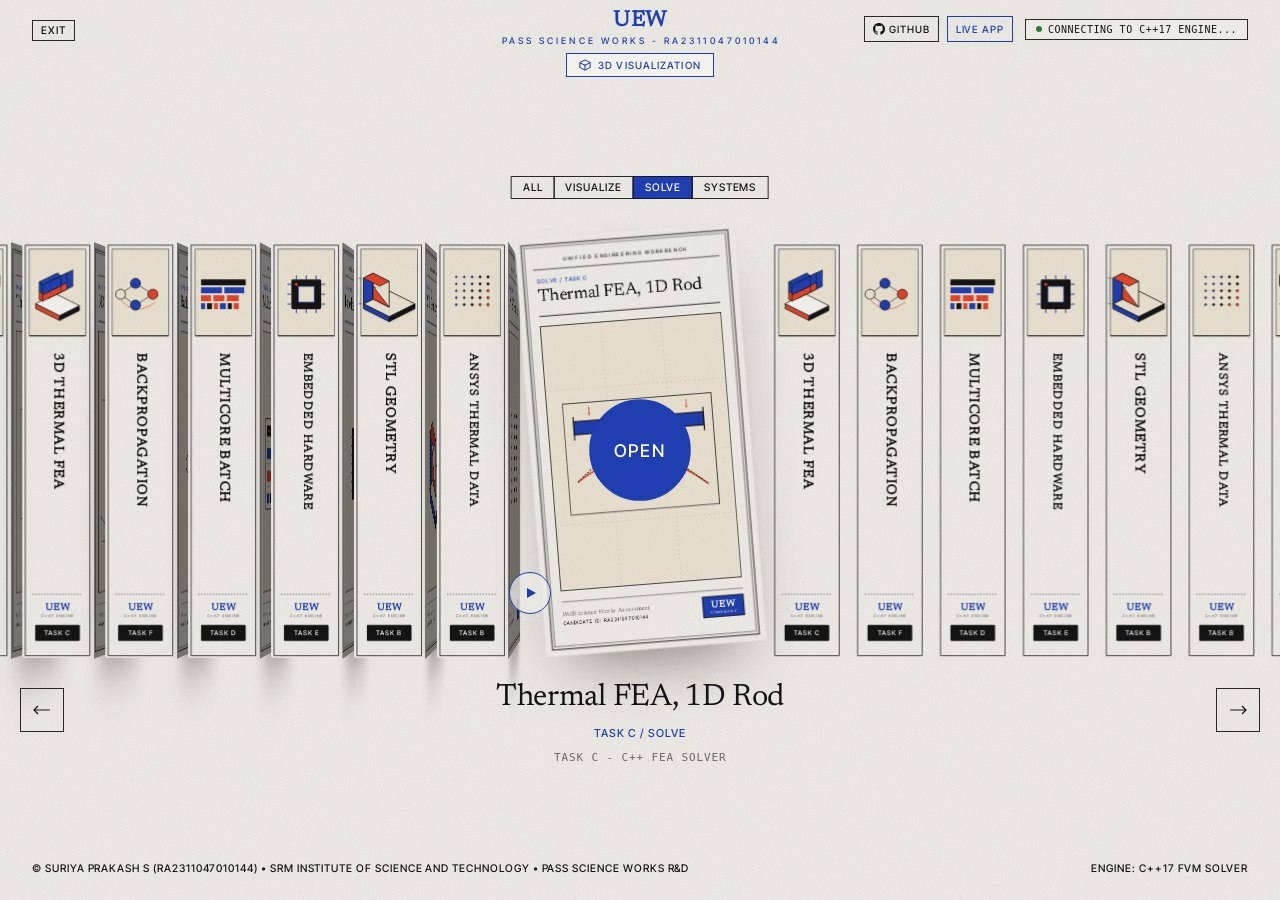
==== commit a93a47d1: "feat(round-2): full-stack 3D FVM integration, multi-solver benchmarks, cloud deployment and document" ====
--- a/src/frontend/index.html
+++ b/src/frontend/index.html
@@ -37,12 +37,31 @@
         </button>
       </div>
 
-      <a href="#" class="top-bar-center" aria-label="Unified Engineering Workbench Home">
-        <span class="logo-title">UEW</span>
-        <span class="logo-sub">PASS SCIENCE WORKS - RA2311047010144</span>
-      </a>
+      <div class="top-bar-center-stack">
+        <a href="#" class="top-bar-center" aria-label="Unified Engineering Workbench Home">
+          <span class="logo-title">UEW</span>
+          <span class="logo-sub">PASS SCIENCE WORKS - RA2311047010144</span>
+        </a>
+        <button class="nav-3d-btn" id="btn-open-thermal3d" type="button" aria-label="Open 3D Thermal FEA Workspace">
+          <svg class="nav-3d-icon" viewBox="0 0 14 14" aria-hidden="true">
+            <polygon points="7,1 13,4.2 13,9.8 7,13 1,9.8 1,4.2" fill="none" stroke="currentColor" stroke-width="1.25" stroke-linejoin="round" />
+            <polyline points="1,4.2 7,7.4 13,4.2" fill="none" stroke="currentColor" stroke-width="1.25" stroke-linejoin="round" />
+            <line x1="7" y1="7.4" x2="7" y2="13" stroke="currentColor" stroke-width="1.25" />
+          </svg>
+          <span>3D VISUALIZATION</span>
+        </button>
+      </div>
 
       <div class="top-bar-right">
+        <div class="project-header-links" style="display: flex; gap: 8px; align-items: center;">
+          <a href="https://github.com/xoxosuriya/Unified-Engineering-Workbench" target="_blank" rel="noopener noreferrer" class="box" style="font-size: 10px; height: 26px; padding: 0 8px; display: inline-flex; align-items: center; gap: 4px; text-decoration: none; color: inherit;" title="GitHub Repository">
+            <svg width="12" height="12" viewBox="0 0 16 16" fill="currentColor"><path d="M8 0C3.58 0 0 3.58 0 8c0 3.54 2.29 6.53 5.47 7.59.4.07.55-.17.55-.38 0-.19-.01-.82-.01-1.49-2.01.37-2.53-.49-2.69-.94-.09-.23-.48-.94-.82-1.13-.28-.15-.68-.52-.01-.53.63-.01 1.08.58 1.23.82.72 1.21 1.87.87 2.33.66.07-.52.28-.87.51-1.07-1.78-.2-3.64-.89-3.64-3.95 0-.87.31-1.59.82-2.15-.08-.2-.36-1.02.08-2.12 0 0 .67-.21 2.2.82.64-.18 1.32-.27 2-.27.68 0 1.36.09 2 .27 1.53-1.04 2.2-.82 2.2-.82.44 1.1.16 1.92.08 2.12.51.56.82 1.27.82 2.15 0 3.07-1.87 3.75-3.65 3.95.29.25.54.73.54 1.48 0 1.07-.01 1.93-.01 2.2 0 .21.15.46.55.38A8.013 8.013 0 0016 8c0-4.42-3.58-8-8-8z"/></svg>
+            <span>GitHub</span>
+          </a>
+          <a href="https://xoxosuriya.github.io/Unified-Engineering-Workbench/" target="_blank" rel="noopener noreferrer" class="box cobalt" style="font-size: 10px; height: 26px; padding: 0 8px; display: inline-flex; align-items: center; gap: 4px; text-decoration: none;" title="Live Application">
+            <span>Live App</span>
+          </a>
+        </div>
         <div class="status-chip online" id="top-status-chip">
           <span class="chip-dot"></span>
           <span>CONNECTING TO C++17 ENGINE...</span>
@@ -101,10 +120,10 @@
     <!-- Page Footer -->
     <footer class="shelf-footer">
       <div class="lbl">
-        &copy; RA2311047010144 - PASS SCIENCE WORKS R&amp;D ASSESSMENT
+        &copy; Suriya Prakash S (RA2311047010144) &bull; SRM Institute of Science and Technology &bull; PASS Science Works R&amp;D
       </div>
       <div class="lbl" id="footer-engine-info">
-        ENGINE C++17 - 127.0.0.1:8080
+        ENGINE: C++17 FVM SOLVER
       </div>
     </footer>
 
@@ -121,14 +140,17 @@
     <!-- Full-Screen Module Detail Sheet Dialog -->
     <dialog class="detail-dialog" id="detail-dialog" aria-modal="true">
       <div class="detail-top-bar">
-        <button class="box detail-close-btn" id="btn-close-detail" aria-label="Close module sheet">
-          CLOSE
-        </button>
+        <div class="detail-top-left">
+          <button class="box detail-close-btn" id="btn-close-detail" aria-label="Close module sheet">
+            CLOSE
+          </button>
+          <div id="detail-top-left-extra" class="detail-top-left-extra"></div>
+        </div>
         <div class="detail-logo">
           <span class="logo-title">UEW</span>
           <span class="logo-sub">PASS SCIENCE WORKS - RA2311047010144</span>
         </div>
-        <div></div>
+        <div id="detail-top-right" class="detail-top-right"></div>
       </div>
 
       <!-- Live Module Content (Controls left, Viz right) -->
@@ -187,6 +209,7 @@
     <script src="js/views/geometry.js"></script>
     <script src="js/views/ansys.js"></script>
     <script src="js/views/thermal.js"></script>
+    <script src="js/views/thermal3d.js"></script>
     <script src="js/views/performance.js"></script>
     <script src="js/views/hardware.js"></script>
     <script src="js/views/backprop.js"></script>
--- a/src/frontend/css/style.css
+++ b/src/frontend/css/style.css
@@ -187,24 +187,33 @@
   top: 0;
   left: 0;
   right: 0;
-  height: 84px;
-  padding: 0 32px;
+  height: 92px;
+  padding: 10px 32px 6px;
   display: grid;
   grid-template-columns: 1fr auto 1fr;
-  align-items: center;
+  align-items: start;
   z-index: 50;
   pointer-events: auto;
 }
 
 .top-bar-left {
   justify-self: start;
+  padding-top: 8px;
+}
+
+.top-bar-center-stack {
+  justify-self: center;
+  display: flex;
+  flex-direction: column;
+  align-items: center;
+  gap: 8px;
 }
 
 .top-bar-center {
   display: flex;
   flex-direction: column;
   align-items: center;
-  gap: 5px;
+  gap: 4px;
   color: var(--cobalt);
   text-decoration: none;
 }
@@ -227,11 +236,44 @@
   text-transform: uppercase;
 }
 
+/* Permanent 3D VISUALIZATION Navigation Button directly beneath UEW Logo */
+.nav-3d-btn {
+  display: inline-flex;
+  align-items: center;
+  justify-content: center;
+  gap: 7px;
+  height: 24px;
+  padding: 0 12px;
+  border: 1px solid var(--cobalt);
+  background: rgba(244, 242, 237, 0.92);
+  color: var(--cobalt);
+  font-family: var(--font-sans);
+  font-weight: 600;
+  font-size: 10px;
+  letter-spacing: 0.11em;
+  text-transform: uppercase;
+  white-space: nowrap;
+  transition: background-color 0.25s var(--ease), color 0.25s var(--ease);
+}
+
+.nav-3d-icon {
+  width: 12px;
+  height: 12px;
+  flex-shrink: 0;
+}
+
+.nav-3d-btn:hover,
+.nav-3d-btn.is-active {
+  background: var(--cobalt);
+  color: #FFFFFF;
+}
+
 .top-bar-right {
   justify-self: end;
   display: flex;
   align-items: center;
   gap: 12px;
+  padding-top: 6px;
 }
 
 .status-chip {
@@ -271,10 +313,14 @@
   position: fixed;
   left: 50%;
   transform: translateX(-50%);
-  top: calc(50% - var(--H) / 2 - 86px);
+  top: clamp(90px, calc(50% - var(--H) / 2 - 76px), 50vh);
   z-index: 50;
   display: flex;
   align-items: center;
+}
+
+body[data-mock="1"] .group-tabs-nav {
+  top: clamp(114px, calc(50% - var(--H) / 2 - 76px), 50vh);
 }
 
 .group-tabs-wrap {
@@ -680,6 +726,19 @@
   z-index: 70;
 }
 
+.detail-top-left {
+  justify-self: start;
+  display: flex;
+  align-items: center;
+  gap: 8px;
+}
+
+.detail-top-left-extra {
+  display: flex;
+  align-items: center;
+  gap: 8px;
+}
+
 .detail-close-btn {
   justify-self: start;
 }
@@ -1021,21 +1080,32 @@
 /* Responsive adjustments */
 @media (max-width: 767px) {
   .top-bar {
-    height: 64px;
-    padding: 0 16px;
+    height: 76px;
+    padding: 8px 14px 4px;
   }
   .top-bar-center .logo-title {
     font-size: 17px;
   }
   .top-bar-center .logo-sub {
-    font-size: 7.5px;
+    font-size: 7px;
+    letter-spacing: 0.22em;
+    padding-left: 0.22em;
+  }
+  .nav-3d-btn {
+    height: 21px;
+    padding: 0 9px;
+    font-size: 9px;
+    gap: 5px;
   }
   .status-chip {
     font-size: 9px;
     padding: 3px 6px;
   }
   .group-tabs-nav {
-    top: calc(50% - var(--H) / 2 - 70px);
+    top: clamp(82px, calc(50% - var(--H) / 2 - 64px), 50vh);
+  }
+  body[data-mock="1"] .group-tabs-nav {
+    top: clamp(104px, calc(50% - var(--H) / 2 - 64px), 50vh);
   }
   .group-tab-btn {
     padding: 0 7px;
@@ -1071,3 +1141,930 @@
     font-size: 42px;
   }
 }
+
+/* ==========================================================================
+   3D THERMAL FEA WORKSPACE (.detail-dialog.is-thermal3d)
+   Preserves UEW Ivory/Graphite/Cobalt/Vermilion editorial laboratory style
+   3D Viewport occupies ~60-62% of desktop workspace
+   ========================================================================== */
+.detail-top-right {
+  justify-self: end;
+  display: flex;
+  align-items: center;
+  gap: 8px;
+}
+
+.detail-dialog.is-thermal3d[open] {
+  display: grid;
+  grid-template-columns: minmax(360px, 38.5%) 1fr;
+  gap: 28px;
+  padding: 92px 36px 32px 42px;
+  background-color: var(--sheet);
+}
+
+.detail-dialog.is-thermal3d .detail-left-col {
+  max-width: none;
+  width: 100%;
+  height: 100%;
+  min-height: 0;
+  overflow-y: auto;
+  padding-right: 10px;
+  gap: 14px;
+}
+
+.detail-dialog.is-thermal3d .detail-text-stack {
+  gap: 8px;
+  margin-bottom: 14px;
+}
+
+.detail-dialog.is-thermal3d .detail-title {
+  font-size: clamp(30px, 3.2vw, 44px);
+  line-height: 1.02;
+}
+
+.detail-dialog.is-thermal3d .detail-blurb {
+  font-size: 14px;
+  line-height: 1.42;
+}
+
+.detail-dialog.is-thermal3d .detail-right-col {
+  height: 100%;
+  max-height: none;
+  min-height: 440px;
+  border: 1px solid var(--rule);
+  background: var(--sheet);
+}
+
+/* Editorial Section Tabs inside Left Dossier */
+.t3d-tabs {
+  display: grid;
+  grid-template-columns: repeat(4, 1fr);
+  border: 1px solid var(--rule);
+  background: var(--paper);
+}
+
+.t3d-tab-btn {
+  height: 28px;
+  border: none;
+  border-right: 1px solid var(--rule);
+  background: transparent;
+  color: var(--ink);
+  font-family: var(--font-sans);
+  font-weight: 600;
+  font-size: 9.5px;
+  letter-spacing: 0.08em;
+  text-transform: uppercase;
+  transition: background-color 0.2s var(--ease), color 0.2s var(--ease);
+}
+
+.t3d-tab-btn:last-child {
+  border-right: none;
+}
+
+.t3d-tab-btn:hover:not(.is-active) {
+  background-color: rgba(20, 20, 20, 0.07);
+}
+
+.t3d-tab-btn.is-active {
+  background-color: var(--cobalt);
+  color: #FFFFFF;
+}
+
+.t3d-tab-panel {
+  display: none;
+  flex-direction: column;
+  gap: 14px;
+}
+
+.t3d-tab-panel.is-active {
+  display: flex;
+}
+
+/* Segmented Parameter Options (Geometry / Resolution / Solver) */
+.t3d-seg-group {
+  display: flex;
+  flex-wrap: nowrap;
+  border: 1px solid var(--rule);
+  background: #FFFFFF;
+}
+
+.t3d-seg-btn {
+  flex: 1;
+  min-height: 29px;
+  padding: 4px 6px;
+  border: none;
+  border-right: 1px solid var(--rule);
+  background: transparent;
+  color: var(--ink);
+  font-family: var(--font-mono);
+  font-size: 10px;
+  font-weight: 600;
+  letter-spacing: 0.04em;
+  white-space: nowrap;
+  transition: background-color 0.18s var(--ease), color 0.18s var(--ease);
+}
+
+.t3d-seg-btn:last-child {
+  border-right: none;
+}
+
+.t3d-seg-btn:hover:not(.is-active):not(:disabled) {
+  background-color: rgba(31, 63, 176, 0.08);
+}
+
+.t3d-seg-btn.is-active {
+  background-color: var(--ink);
+  color: #FFFFFF;
+}
+
+.t3d-seg-btn:disabled {
+  opacity: 0.45;
+}
+
+/* Thin Paper Metrics Ledger & Tables */
+.t3d-ledger {
+  border: 1px solid var(--rule);
+  background: #FFFFFF;
+}
+
+.t3d-ledger-header {
+  display: flex;
+  justify-content: space-between;
+  align-items: center;
+  padding: 7px 10px;
+  border-bottom: 1px solid var(--rule);
+  background: var(--paper);
+  font-family: var(--font-sans);
+  font-size: 10px;
+  font-weight: 700;
+  letter-spacing: 0.08em;
+  text-transform: uppercase;
+  color: var(--ink);
+}
+
+.t3d-kv-grid {
+  display: grid;
+  grid-template-columns: 1fr 1fr;
+}
+
+.t3d-kv-cell {
+  display: flex;
+  flex-direction: column;
+  gap: 2px;
+  padding: 7px 10px;
+  border-bottom: 1px solid rgba(20, 20, 20, 0.14);
+  border-right: 1px solid rgba(20, 20, 20, 0.14);
+}
+
+.t3d-kv-cell:nth-child(2n) {
+  border-right: none;
+}
+
+.t3d-kv-label {
+  font-family: var(--font-sans);
+  font-size: 9px;
+  font-weight: 600;
+  letter-spacing: 0.07em;
+  text-transform: uppercase;
+  color: var(--muted);
+}
+
+.t3d-kv-val {
+  font-family: var(--font-mono);
+  font-variant-numeric: tabular-nums;
+  font-size: 11px;
+  font-weight: 600;
+  color: var(--ink);
+}
+
+.t3d-kv-val.is-cobalt {
+  color: var(--cobalt);
+}
+
+.t3d-kv-val.is-vermilion {
+  color: var(--vermilion);
+}
+
+.t3d-kv-val.is-ok {
+  color: #2E7D32;
+}
+
+/* Table formatting */
+.t3d-table {
+  width: 100%;
+  border-collapse: collapse;
+  font-family: var(--font-mono);
+  font-variant-numeric: tabular-nums;
+  font-size: 10px;
+}
+
+.t3d-table th {
+  padding: 6px 8px;
+  text-align: left;
+  font-family: var(--font-sans);
+  font-weight: 600;
+  font-size: 9px;
+  letter-spacing: 0.06em;
+  text-transform: uppercase;
+  color: var(--muted);
+  border-bottom: 1px solid var(--rule);
+  background: var(--paper);
+}
+
+.t3d-table td {
+  padding: 6px 8px;
+  border-bottom: 1px solid rgba(20, 20, 20, 0.12);
+  color: var(--ink);
+}
+
+.t3d-table tr:last-child td {
+  border-bottom: none;
+}
+
+/* 3D Viewport HUD Overlays (Zero glassmorphism, flat paper + hairline borders) */
+.t3d-hud-top-left {
+  position: absolute;
+  top: 14px;
+  left: 14px;
+  z-index: 20;
+  display: flex;
+  flex-direction: column;
+  gap: 6px;
+  pointer-events: none;
+}
+
+.t3d-hud-card {
+  background: rgba(244, 242, 237, 0.95);
+  border: 1px solid var(--rule);
+  padding: 7px 11px;
+  pointer-events: auto;
+}
+
+.t3d-hud-top-right {
+  position: absolute;
+  top: 14px;
+  right: 14px;
+  z-index: 20;
+  display: flex;
+  flex-wrap: wrap;
+  gap: 4px;
+}
+
+.t3d-hud-btn {
+  height: 25px;
+  padding: 0 8px;
+  border: 1px solid var(--rule);
+  background: rgba(244, 242, 237, 0.95);
+  color: var(--ink);
+  font-family: var(--font-sans);
+  font-weight: 600;
+  font-size: 9.5px;
+  letter-spacing: 0.08em;
+  text-transform: uppercase;
+  transition: background-color 0.16s var(--ease), color 0.16s var(--ease), border-color 0.16s var(--ease);
+}
+
+.t3d-hud-btn:hover:not(:disabled) {
+  background: var(--ink);
+  color: #FFFFFF;
+}
+
+.t3d-hud-btn.is-active {
+  background: var(--cobalt);
+  border-color: var(--cobalt);
+  color: #FFFFFF;
+}
+
+/* Single Continuous Vertical Thermal Legend (Deep Blue -> Cyan -> Green -> Yellow -> Orange -> Red) */
+.t3d-legend {
+  position: absolute;
+  left: 14px;
+  top: 86px;
+  bottom: 14px;
+  z-index: 20;
+  width: 92px;
+  display: flex;
+  flex-direction: column;
+  align-items: stretch;
+  gap: 6px;
+  background: rgba(244, 242, 237, 0.95);
+  border: 1px solid var(--rule);
+  padding: 8px 8px;
+  pointer-events: none;
+}
+
+.t3d-legend-header {
+  display: flex;
+  justify-content: space-between;
+  align-items: baseline;
+  border-bottom: 1px solid rgba(20, 20, 20, 0.16);
+  padding-bottom: 4px;
+  font-family: var(--font-sans);
+  font-size: 8.5px;
+  font-weight: 700;
+  letter-spacing: 0.08em;
+  color: var(--ink);
+}
+
+.t3d-legend-unit {
+  font-family: var(--font-mono);
+  font-size: 9px;
+  color: var(--cobalt);
+}
+
+.t3d-legend-body {
+  flex: 1;
+  display: flex;
+  flex-direction: row;
+  align-items: stretch;
+  gap: 7px;
+  min-height: 0;
+}
+
+.t3d-legend-bar {
+  width: 15px;
+  flex-shrink: 0;
+  border: 1px solid var(--rule);
+  background: linear-gradient(
+    to top,
+    #163893 0%,
+    #1C96C5 20%,
+    #2BAE66 42%,
+    #E8C531 64%,
+    #EB7224 82%,
+    #C92A2A 100%
+  );
+}
+
+.t3d-legend.is-unavailable .t3d-legend-bar {
+  background: repeating-linear-gradient(
+    -45deg,
+    #D6D8DD,
+    #D6D8DD 4px,
+    #EAECEF 4px,
+    #EAECEF 8px
+  );
+}
+
+.t3d-legend-ticks {
+  flex: 1;
+  display: flex;
+  flex-direction: column;
+  justify-content: space-between;
+  font-family: var(--font-mono);
+  font-variant-numeric: tabular-nums;
+  font-size: 8.5px;
+  line-height: 1.15;
+  color: var(--ink);
+}
+
+.t3d-legend-tick {
+  display: flex;
+  flex-direction: column;
+  gap: 1px;
+}
+
+.t3d-legend-tick-cap {
+  font-family: var(--font-sans);
+  font-size: 7px;
+  font-weight: 700;
+  letter-spacing: 0.06em;
+  color: var(--muted);
+}
+
+.t3d-legend-unavail-note {
+  display: none;
+  font-family: var(--font-sans);
+  font-size: 8px;
+  font-weight: 700;
+  letter-spacing: 0.06em;
+  text-transform: uppercase;
+  color: var(--muted);
+  text-align: center;
+  border-top: 1px solid rgba(20, 20, 20, 0.16);
+  padding-top: 4px;
+}
+
+.t3d-legend.is-unavailable .t3d-legend-unavail-note {
+  display: block;
+}
+
+/* Bottom Viewport Bar: Slice + Voxel Scale + Hover Cell Readout */
+.t3d-viewport-bottom {
+  position: absolute;
+  left: 118px;
+  right: 14px;
+  bottom: 14px;
+  z-index: 20;
+  display: flex;
+  align-items: flex-end;
+  justify-content: space-between;
+  gap: 12px;
+  pointer-events: none;
+}
+
+.t3d-bottom-dock {
+  display: flex;
+  flex-direction: column;
+  gap: 5px;
+  padding: 6px 10px;
+  background: rgba(244, 242, 237, 0.96);
+  border: 1px solid var(--rule);
+  pointer-events: auto;
+  flex-shrink: 0;
+  max-width: 490px;
+  box-shadow: 0 1px 4px rgba(0, 0, 0, 0.05);
+}
+
+.t3d-dock-row {
+  display: flex;
+  align-items: center;
+  gap: 8px;
+}
+
+.t3d-dock-section-title {
+  font-family: var(--font-sans);
+  font-size: 8px;
+  font-weight: 700;
+  letter-spacing: 0.08em;
+  text-transform: uppercase;
+  color: var(--muted);
+  min-width: 42px;
+  line-height: 1;
+}
+
+.t3d-dock-row-tools {
+  border-top: 1px dashed rgba(20, 20, 20, 0.14);
+  padding-top: 4px;
+}
+
+.t3d-dock-tool-group {
+  display: flex;
+  align-items: center;
+  gap: 6px;
+}
+
+.t3d-dock-lbl {
+  font-family: var(--font-sans);
+  font-size: 8.5px;
+  font-weight: 700;
+  letter-spacing: 0.08em;
+  text-transform: uppercase;
+  color: var(--muted);
+  white-space: nowrap;
+}
+
+.t3d-axis-slider {
+  display: inline-flex;
+  align-items: center;
+  gap: 4px;
+}
+
+.t3d-axis-tag {
+  font-family: var(--font-mono);
+  font-size: 8.5px;
+  font-weight: 700;
+  padding: 1px 4px;
+  border-radius: 2px;
+  line-height: 1;
+  letter-spacing: 0.04em;
+}
+
+.t3d-axis-tag.is-x {
+  color: #C92A2A;
+  background: rgba(201, 42, 42, 0.08);
+  border: 1px solid rgba(201, 42, 42, 0.25);
+}
+
+.t3d-axis-tag.is-y {
+  color: #2BAE66;
+  background: rgba(43, 174, 102, 0.08);
+  border: 1px solid rgba(43, 174, 102, 0.25);
+}
+
+.t3d-axis-tag.is-z {
+  color: #1F3FB0;
+  background: rgba(31, 63, 176, 0.08);
+  border: 1px solid rgba(31, 63, 176, 0.25);
+}
+
+.t3d-range {
+  width: 62px;
+  height: 14px;
+  accent-color: var(--cobalt);
+  cursor: pointer;
+}
+
+.t3d-dock-val {
+  font-family: var(--font-mono);
+  font-variant-numeric: tabular-nums;
+  font-size: 9px;
+  font-weight: 600;
+  color: var(--ink);
+  min-width: 32px;
+  text-align: right;
+}
+
+.t3d-dock-btn {
+  height: 20px;
+  padding: 0 8px;
+  background: #FFFFFF;
+  border: 1px solid var(--rule);
+  color: var(--ink);
+  font-family: var(--font-mono);
+  font-size: 8.5px;
+  font-weight: 700;
+  letter-spacing: 0.06em;
+  cursor: pointer;
+  display: inline-flex;
+  align-items: center;
+  justify-content: center;
+  transition: background 0.12s ease;
+  margin-left: auto;
+}
+
+.t3d-dock-btn:hover {
+  background: #EAE6DF;
+}
+
+/* Optional Backend Solver Parameters Container */
+.t3d-options-box {
+  display: flex;
+  flex-direction: column;
+  gap: 8px;
+  padding-top: 8px;
+  border-top: 1px dashed rgba(20, 20, 20, 0.25);
+}
+
+.t3d-options-grid {
+  display: grid;
+  grid-template-columns: repeat(auto-fit, minmax(110px, 1fr));
+  gap: 8px;
+}
+
+/* Compact Dismissible Viewport Status Notice (Moved completely away from bottom dock) */
+.t3d-stage-notice {
+  position: absolute;
+  top: 62px;
+  left: 118px;
+  max-width: 420px;
+  z-index: 25;
+  background: rgba(244, 242, 237, 0.98);
+  border: 1px solid var(--rule);
+  border-left: 3px solid var(--cobalt);
+  padding: 7px 11px;
+  display: flex;
+  flex-direction: column;
+  gap: 3px;
+  box-shadow: 0 2px 8px rgba(0, 0, 0, 0.06);
+  pointer-events: auto;
+  transition: opacity 0.2s ease, transform 0.2s ease;
+}
+
+.t3d-stage-notice.is-offline,
+.t3d-stage-notice.is-error {
+  border-left-color: var(--vermilion);
+  background: rgba(255, 246, 244, 0.98);
+}
+
+.t3d-stage-notice.is-dismissing {
+  opacity: 0;
+  transform: translateY(-4px);
+  pointer-events: none;
+}
+
+.t3d-stage-notice-header {
+  display: flex;
+  align-items: center;
+  justify-content: space-between;
+  gap: 8px;
+}
+
+.t3d-stage-notice-title {
+  font-family: var(--font-sans);
+  font-weight: 700;
+  font-size: 9.5px;
+  letter-spacing: 0.08em;
+  text-transform: uppercase;
+  color: var(--cobalt);
+}
+
+.t3d-stage-notice.is-offline .t3d-stage-notice-title,
+.t3d-stage-notice.is-error .t3d-stage-notice-title {
+  color: var(--vermilion);
+}
+
+.t3d-notice-close-btn {
+  background: transparent;
+  border: none;
+  font-family: var(--font-mono);
+  font-size: 13px;
+  line-height: 1;
+  color: var(--muted);
+  cursor: pointer;
+  padding: 0 2px;
+}
+
+.t3d-notice-close-btn:hover {
+  color: var(--ink);
+}
+
+.t3d-stage-notice-body {
+  font-family: var(--font-serif);
+  font-size: 11.5px;
+  line-height: 1.35;
+  color: var(--ink);
+}
+
+/* Cell Inspection Readout */
+.t3d-cell-readout {
+  background: rgba(244, 242, 237, 0.95);
+  border: 1px solid var(--rule);
+  padding: 6px 10px;
+  font-family: var(--font-mono);
+  font-variant-numeric: tabular-nums;
+  font-size: 9.5px;
+  color: var(--ink);
+  max-width: 340px;
+  pointer-events: auto;
+  align-self: flex-end;
+}
+
+/* Tablet Breakpoint */
+@media (max-width: 1023px) {
+  .detail-dialog.is-thermal3d[open] {
+    grid-template-columns: 1fr;
+    padding: 84px 24px 36px;
+    gap: 20px;
+    overflow-y: auto;
+  }
+
+  .detail-dialog.is-thermal3d .detail-right-col {
+    order: -1;
+    height: 54vh;
+    min-height: 380px;
+  }
+
+  .detail-dialog.is-thermal3d .detail-left-col {
+    height: auto;
+    overflow: visible;
+    padding-right: 0;
+  }
+}
+
+/* Mobile Breakpoint */
+@media (max-width: 767px) {
+  .detail-dialog.is-thermal3d[open] {
+    padding: 74px 14px 28px;
+    gap: 16px;
+  }
+
+  .detail-dialog.is-thermal3d .detail-right-col {
+    height: 50svh;
+    min-height: 320px;
+  }
+
+  .t3d-legend {
+    top: 84px;
+    bottom: 86px;
+    width: 82px;
+  }
+
+  .t3d-viewport-bottom {
+    left: 14px;
+    right: 14px;
+  }
+
+  .t3d-kv-grid {
+    grid-template-columns: 1fr;
+  }
+
+  .t3d-kv-cell {
+    border-right: none;
+  }
+
+  .t3d-hud-top-right {
+    max-width: 170px;
+    justify-content: flex-end;
+  }
+
+  .t3d-stage-notice {
+    left: 14px;
+    top: 62px;
+    max-width: calc(100% - 28px);
+  }
+}
+
+/* ==========================================================================
+   3D MODEL SELECTION SCREEN (.detail-dialog.is-thermal3d.is-selection)
+   ========================================================================== */
+.detail-dialog.is-thermal3d.is-selection[open] {
+  display: block;
+  padding: 0;
+  overflow: hidden;
+  background-color: var(--sheet);
+}
+
+.detail-dialog.is-thermal3d.is-selection .detail-top-bar {
+  background: rgba(244, 242, 237, 0.94);
+  border-bottom: 1px solid rgba(20, 20, 20, 0.14);
+}
+
+.t3d-select-shell {
+  height: 100%;
+  width: 100%;
+  overflow-y: auto;
+  padding: 108px 6vw 48px;
+  display: flex;
+  flex-direction: column;
+  align-items: center;
+}
+
+.t3d-select-inner {
+  width: 100%;
+  max-width: 1120px;
+  display: flex;
+  flex-direction: column;
+  gap: 24px;
+}
+
+.t3d-select-header {
+  display: flex;
+  flex-direction: column;
+  gap: 8px;
+  border-bottom: 1px solid var(--rule);
+  padding-bottom: 18px;
+}
+
+.t3d-select-title {
+  font-family: var(--font-serif);
+  font-size: clamp(32px, 3.8vw, 52px);
+  font-weight: 400;
+  line-height: 1.02;
+  letter-spacing: -0.02em;
+  color: var(--ink);
+}
+
+.t3d-select-sub {
+  font-family: var(--font-serif);
+  font-size: 16px;
+  line-height: 1.45;
+  color: var(--muted);
+  max-width: 64ch;
+}
+
+.t3d-select-status-bar {
+  display: flex;
+  align-items: center;
+  justify-content: space-between;
+  flex-wrap: wrap;
+  gap: 10px;
+  padding: 10px 14px;
+  border: 1px solid var(--rule);
+  background: var(--paper);
+}
+
+.t3d-select-status-bar.is-offline {
+  border-color: var(--vermilion);
+  background: #FFF6F4;
+}
+
+.t3d-select-grid {
+  display: grid;
+  grid-template-columns: repeat(2, minmax(0, 1fr));
+  gap: 28px;
+}
+
+.t3d-model-card {
+  display: flex;
+  flex-direction: column;
+  border: 1px solid var(--rule);
+  background: #FFFFFF;
+  box-shadow: 0 12px 26px -22px rgba(20, 20, 20, 0.35);
+  transition: border-color 0.25s var(--ease), transform 0.25s var(--ease), box-shadow 0.25s var(--ease);
+}
+
+.t3d-model-card:hover {
+  border-color: var(--cobalt);
+  transform: translateY(-2px);
+  box-shadow: 0 18px 32px -22px rgba(31, 63, 176, 0.35);
+}
+
+.t3d-model-card-top {
+  display: flex;
+  justify-content: space-between;
+  align-items: center;
+  padding: 10px 16px;
+  border-bottom: 1px solid var(--rule);
+  background: var(--paper);
+}
+
+.t3d-model-badge {
+  font-family: var(--font-sans);
+  font-weight: 700;
+  font-size: 10px;
+  letter-spacing: 0.12em;
+  text-transform: uppercase;
+  color: var(--cobalt);
+}
+
+.t3d-model-method {
+  font-family: var(--font-mono);
+  font-size: 9.5px;
+  letter-spacing: 0.04em;
+  color: var(--muted);
+}
+
+.t3d-model-art {
+  height: 230px;
+  background: var(--cream);
+  border-bottom: 1px solid var(--rule);
+  display: flex;
+  align-items: center;
+  justify-content: center;
+  padding: 14px;
+  overflow: hidden;
+}
+
+.t3d-model-art svg {
+  width: 100%;
+  height: 100%;
+  max-width: 340px;
+}
+
+.t3d-model-card-body {
+  flex: 1;
+  display: flex;
+  flex-direction: column;
+  gap: 10px;
+  padding: 18px 20px 20px;
+}
+
+.t3d-model-title {
+  font-family: var(--font-serif);
+  font-size: 28px;
+  font-weight: 400;
+  line-height: 1.08;
+  color: var(--ink);
+}
+
+.t3d-model-desc {
+  font-family: var(--font-serif);
+  font-size: 15px;
+  line-height: 1.45;
+  color: var(--ink);
+}
+
+.t3d-model-meta {
+  font-family: var(--font-mono);
+  font-size: 10px;
+  color: var(--muted);
+  letter-spacing: 0.04em;
+  padding-top: 6px;
+  border-top: 1px dashed rgba(20, 20, 20, 0.2);
+}
+
+.t3d-model-cta {
+  margin-top: auto;
+  padding-top: 8px;
+}
+
+.t3d-model-cta .box {
+  width: 100%;
+  height: 34px;
+  font-size: 10.5px;
+  letter-spacing: 0.1em;
+}
+
+/* Active Model Banner in Dedicated Workspace Configuration */
+.t3d-active-model-bar {
+  display: flex;
+  align-items: center;
+  justify-content: space-between;
+  gap: 8px;
+  padding: 7px 10px;
+  border: 1px solid var(--rule);
+  background: var(--sheet);
+}
+
+@media (max-width: 900px) {
+  .t3d-select-shell {
+    padding: 96px 20px 36px;
+  }
+  .t3d-select-grid {
+    grid-template-columns: 1fr;
+    gap: 20px;
+  }
+  .t3d-model-art {
+    height: 195px;
+  }
+}
+
+@media (max-width: 767px) {
+  .detail-top-left-extra .box {
+    padding: 0 6px;
+    font-size: 9px;
+  }
+}
+
+
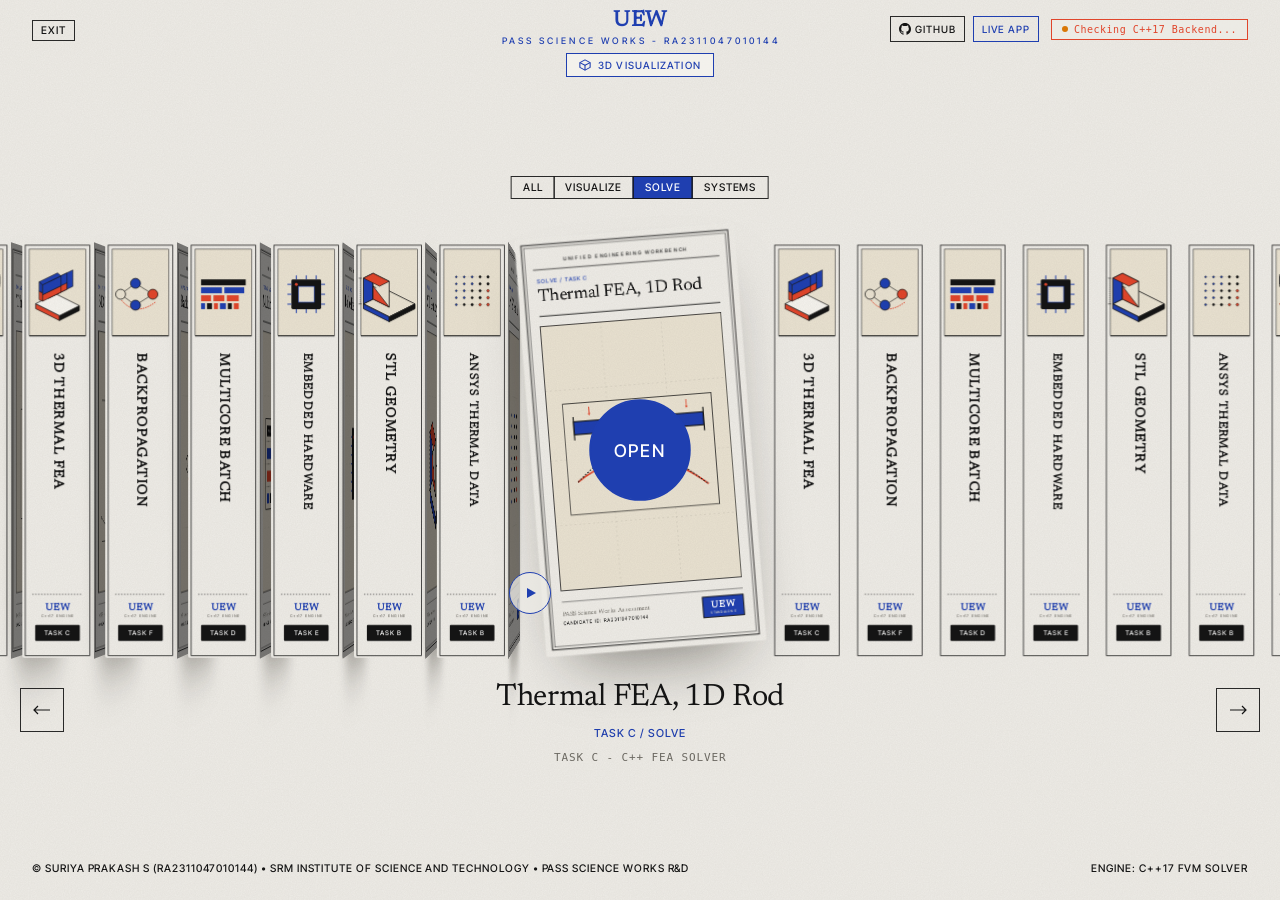
==== commit e1e44fba: "feat(ui): synchronize landing-page status with C++17 health endpoint, update README with live demo, " ====
--- a/src/frontend/index.html
+++ b/src/frontend/index.html
@@ -58,13 +58,13 @@
             <svg width="12" height="12" viewBox="0 0 16 16" fill="currentColor"><path d="M8 0C3.58 0 0 3.58 0 8c0 3.54 2.29 6.53 5.47 7.59.4.07.55-.17.55-.38 0-.19-.01-.82-.01-1.49-2.01.37-2.53-.49-2.69-.94-.09-.23-.48-.94-.82-1.13-.28-.15-.68-.52-.01-.53.63-.01 1.08.58 1.23.82.72 1.21 1.87.87 2.33.66.07-.52.28-.87.51-1.07-1.78-.2-3.64-.89-3.64-3.95 0-.87.31-1.59.82-2.15-.08-.2-.36-1.02.08-2.12 0 0 .67-.21 2.2.82.64-.18 1.32-.27 2-.27.68 0 1.36.09 2 .27 1.53-1.04 2.2-.82 2.2-.82.44 1.1.16 1.92.08 2.12.51.56.82 1.27.82 2.15 0 3.07-1.87 3.75-3.65 3.95.29.25.54.73.54 1.48 0 1.07-.01 1.93-.01 2.2 0 .21.15.46.55.38A8.013 8.013 0 0016 8c0-4.42-3.58-8-8-8z"/></svg>
             <span>GitHub</span>
           </a>
-          <a href="https://xoxosuriya.github.io/Unified-Engineering-Workbench/" target="_blank" rel="noopener noreferrer" class="box cobalt" style="font-size: 10px; height: 26px; padding: 0 8px; display: inline-flex; align-items: center; gap: 4px; text-decoration: none;" title="Live Application">
+          <a href="https://unified-engineering-workbench-indol.vercel.app/" target="_blank" rel="noopener noreferrer" class="box cobalt" style="font-size: 10px; height: 26px; padding: 0 8px; display: inline-flex; align-items: center; gap: 4px; text-decoration: none;" title="Live Application">
             <span>Live App</span>
           </a>
         </div>
-        <div class="status-chip online" id="top-status-chip">
-          <span class="chip-dot"></span>
-          <span>CONNECTING TO C++17 ENGINE...</span>
+        <div class="status-chip offline" id="top-status-chip">
+          <span class="chip-dot" style="background-color: #d97706;"></span>
+          <span>Checking C++17 Backend...</span>
         </div>
       </div>
     </header>
